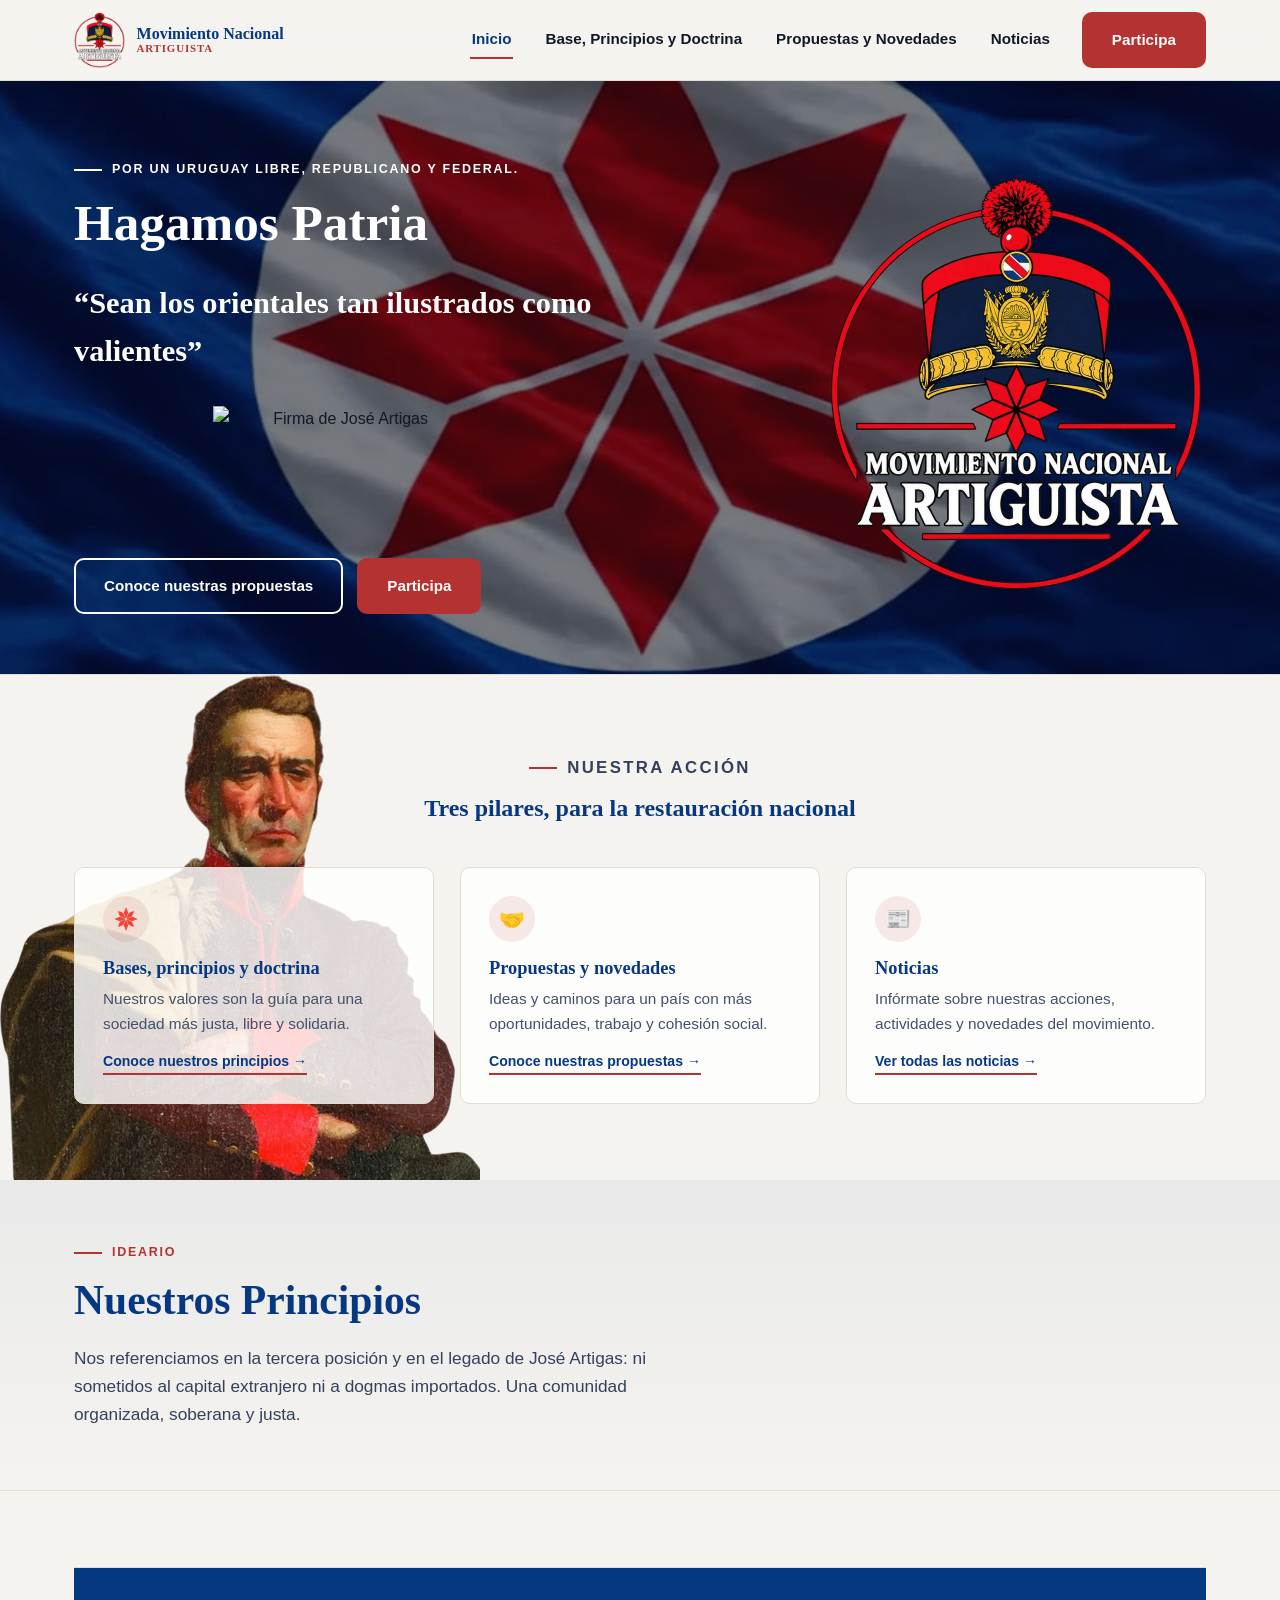
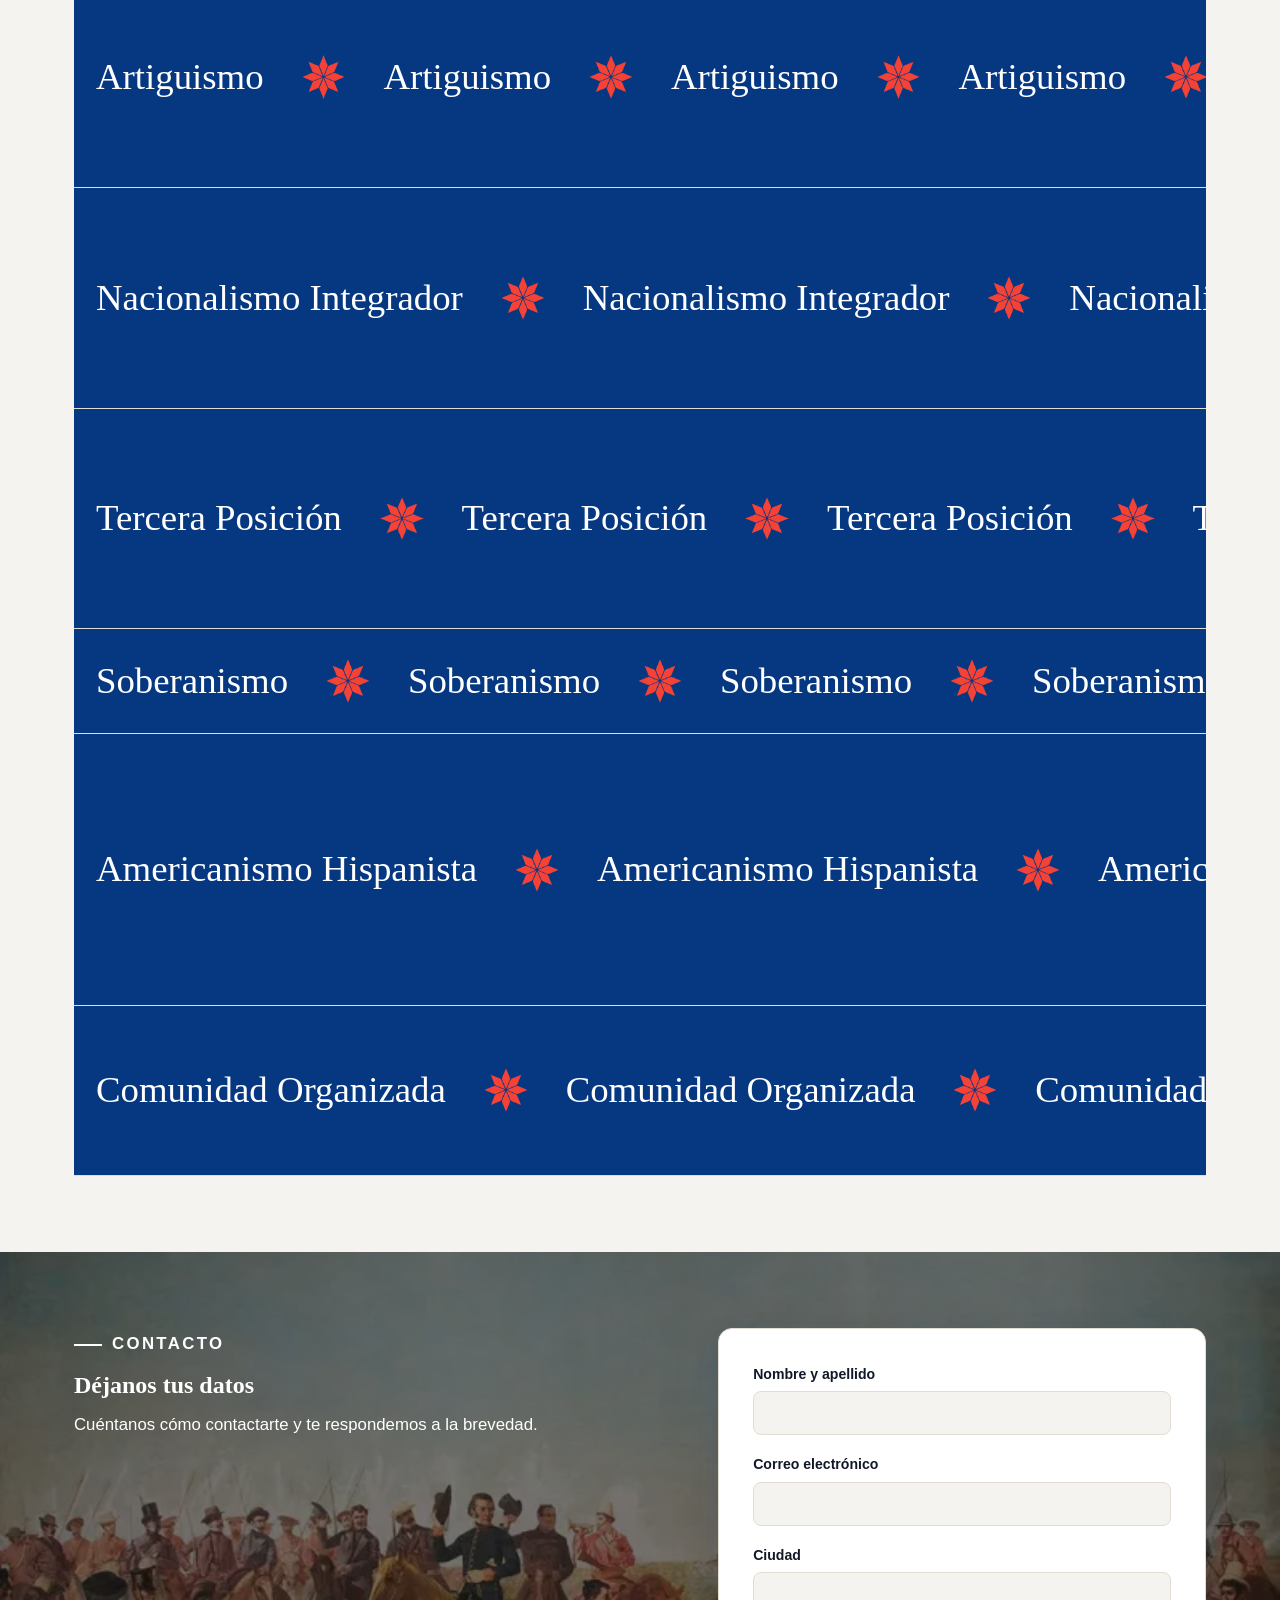
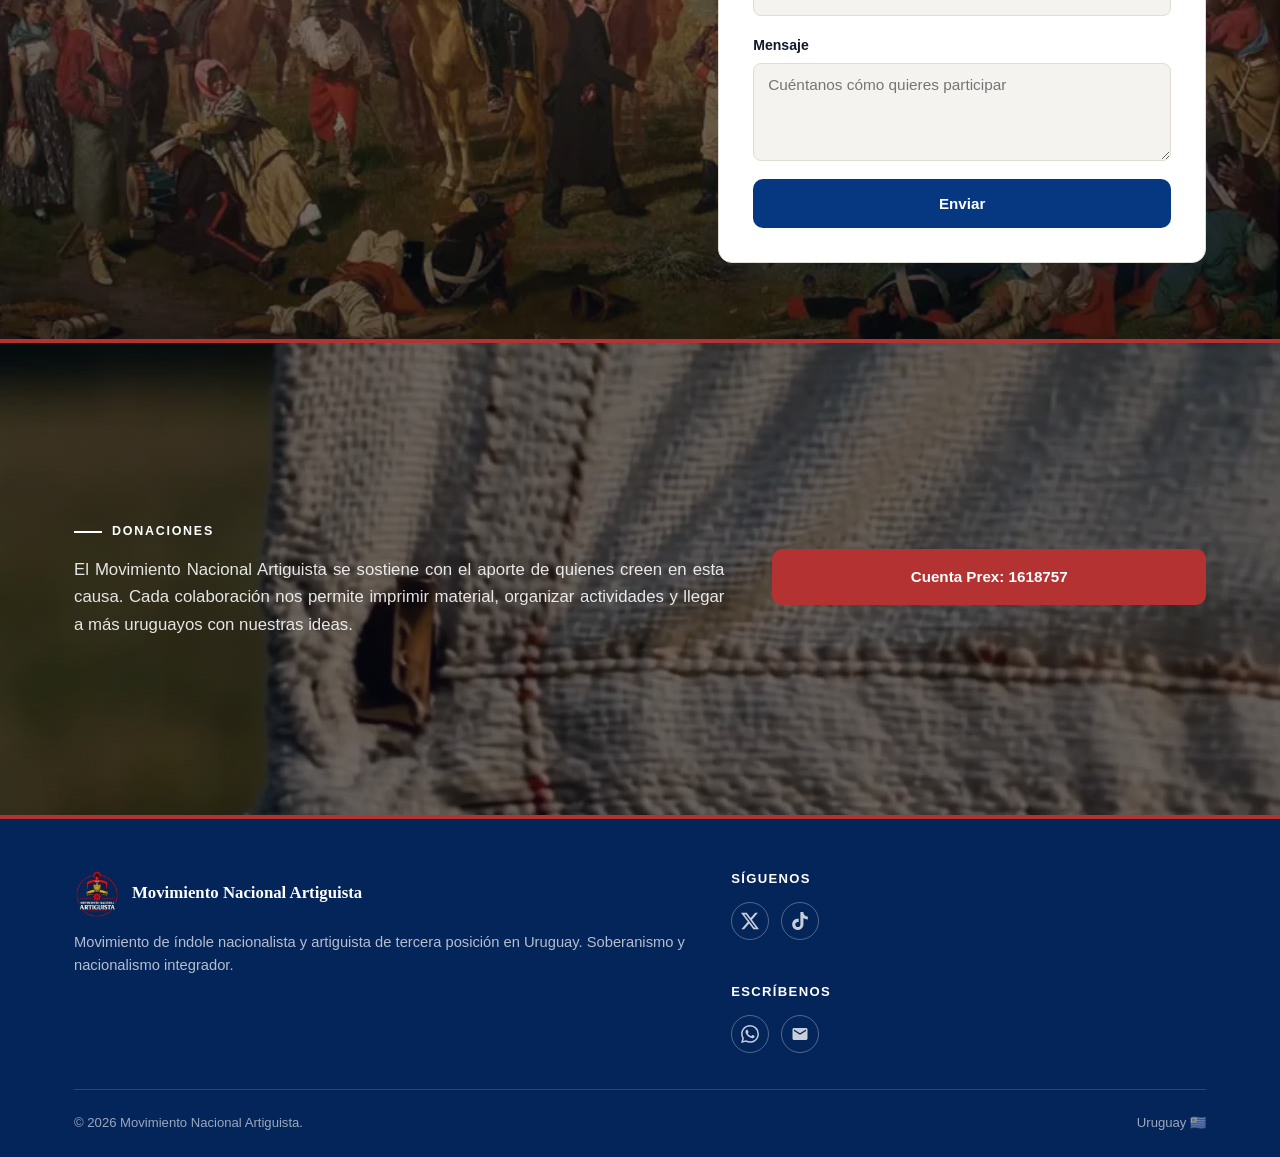
==== index.html @ a8f48ad8 "Pie de página: el botón de Instagram queda oculto hasta que el administrador cargue el enlace en el " ====
<!DOCTYPE html>
<html lang="es-UY">
<head>
<meta charset="UTF-8">
<meta http-equiv="Content-Security-Policy" content="default-src 'self'; base-uri 'self'; object-src 'none'; form-action 'self'; script-src 'self'; style-src 'self' 'unsafe-inline' https://fonts.googleapis.com; font-src 'self' https://fonts.gstatic.com; img-src 'self' data:; media-src 'self'; connect-src 'self' https://formsubmit.co; frame-src https://www.youtube-nocookie.com">
<meta name="referrer" content="strict-origin-when-cross-origin">
<meta name="viewport" content="width=device-width, initial-scale=1.0">
<title>Movimiento Nacional Artiguista de Uruguay — Hagamos patria</title>
<meta name="description" content="Movimiento Nacional Artiguista: nuestros principios, propuestas y actualidad. Nacionalismo de tercera posición en Uruguay, desde el legado de Artigas.">
<link rel="canonical" href="https://mnacionalartiguista.org/">
<meta name="theme-color" content="#063882">
<meta property="og:type" content="website">
<meta property="og:locale" content="es_UY">
<meta property="og:site_name" content="Movimiento Nacional Artiguista">
<meta property="og:title" content="Hagamos patria">
<meta property="og:description" content="Nuestros principios, propuestas y actualidad. Nacionalismo de tercera posición en Uruguay, desde el legado de Artigas.">
<meta property="og:url" content="https://mnacionalartiguista.org/">
<meta property="og:image" content="https://mnacionalartiguista.org/assets/img/og-imagen.jpg">
<meta property="og:image:width" content="1200">
<meta property="og:image:height" content="630">
<meta property="og:image:alt" content="Escudo del Movimiento Nacional Artiguista">
<meta name="twitter:card" content="summary_large_image">
<meta name="twitter:title" content="Movimiento Nacional Artiguista de Uruguay — Hagamos patria">
<meta name="twitter:description" content="Nuestros principios, propuestas y actualidad. Nacionalismo de tercera posición en Uruguay, desde el legado de Artigas.">
<meta name="twitter:image" content="https://mnacionalartiguista.org/assets/img/og-imagen.jpg">
<script type="application/ld+json">
{
  "@context": "https://schema.org",
  "@graph": [
    {
      "@type": "Organization",
      "@id": "https://mnacionalartiguista.org/#organizacion",
      "name": "Movimiento Nacional Artiguista",
      "alternateName": "MNA",
      "url": "https://mnacionalartiguista.org/",
      "logo": "https://mnacionalartiguista.org/assets/img/logo-sf.png",
      "image": "https://mnacionalartiguista.org/assets/img/og-imagen.jpg",
      "description": "Movimiento de índole nacionalista y artiguista de tercera posición en Uruguay. Soberanismo y nacionalismo integrador.",
      "areaServed": { "@type": "Country", "name": "Uruguay" },
      "sameAs": ["https://www.instagram.com/movimiento_nacionalartiguista/", "https://x.com/mna_uy1811", "https://www.tiktok.com/@movimiento.nacion93"],
      "contactPoint": {
        "@type": "ContactPoint",
        "contactType": "contacto",
        "email": "mna1811.uy@gmail.com",
        "telephone": "+598 99 781 220",
        "areaServed": "UY",
        "availableLanguage": "es"
      }
    },
    {
      "@type": "WebSite",
      "@id": "https://mnacionalartiguista.org/#sitio",
      "url": "https://mnacionalartiguista.org/",
      "name": "Movimiento Nacional Artiguista",
      "inLanguage": "es-UY",
      "publisher": { "@id": "https://mnacionalartiguista.org/#organizacion" }
    }
  ]
}
</script>
<link rel="icon" href="favicon.ico" sizes="16x16 32x32 48x48">
<link rel="icon" type="image/png" href="assets/img/favicon-192.png" sizes="192x192">
<link rel="apple-touch-icon" href="assets/img/apple-touch-icon.png">
<link rel="preconnect" href="https://fonts.googleapis.com">
<link rel="preconnect" href="https://fonts.gstatic.com" crossorigin>
<link href="https://fonts.googleapis.com/css2?family=Libre+Baskerville:wght@400;700&family=Inter:wght@400;500;600;700&family=Dancing+Script:wght@600;700&display=swap" rel="stylesheet">
<link rel="stylesheet" href="assets/css/styles.css">
</head>
<body>

<header class="encabezado">
  <div class="contenedor encabezado__barra">
    <a href="index.html" class="marca">
      <img src="assets/img/logo-sf-chico.webp" alt="Escudo del Movimiento Nacional Artiguista" width="260" height="288">
      <span class="marca__texto">
        <strong>Movimiento Nacional</strong>
        <span>ARTIGUISTA</span>
      </span>
    </a>
    <nav class="nav-principal" aria-label="Navegación principal">
      <a href="index.html" aria-current="page">Inicio</a>
      <a href="principios.html">Base, Principios y Doctrina</a>
      <a href="propuestas.html">Propuestas y Novedades</a>
      <a href="noticias.html">Noticias</a>
      <a href="participa.html" class="boton boton-rojo">Participa</a>
    </nav>
    <button class="menu-toggle" aria-label="Abrir menú" aria-expanded="false"><span></span></button>
  </div>
</header>

<main>
  <section class="hero hero--video">
    <video class="seccion__video-fondo" autoplay muted loop playsinline preload="metadata" poster="assets/video/bandera-mna-filtro-poster.jpg">
      <source src="assets/video/bandera-mna-filtro.mp4" type="video/mp4">
    </video>
    <div class="seccion__video-capa"></div>
    <div class="contenedor hero__grid">
      <div>
        <p class="eyebrow" data-contenido="inicio.hero.eyebrow" data-tipo="texto">Por un Uruguay libre, republicano y federal.</p>
        <h1 data-contenido="inicio.hero.titulo" data-tipo="texto">Hagamos patria</h1>
        <div class="hero__cita">
          <p class="hero__lead" data-contenido="inicio.hero.cita" data-tipo="texto">&ldquo;Sean los orientales tan ilustrados como valientes&rdquo;</p>
          <img src="assets/img/firma-artigas.png" alt="Firma de José Artigas" class="hero__firma" width="1452" height="532">
        </div>
        <div class="hero__acciones">
          <a href="propuestas.html" class="boton boton-secundario">Conoce nuestras propuestas</a>
          <a href="participa.html" class="boton boton-rojo">Participa</a>
        </div>
      </div>
      <div class="hero__logo">
        <img src="assets/img/logo-sf.webp" alt="Escudo del Movimiento Nacional Artiguista" width="760" height="842">
      </div>
    </div>
  </section>

  <section class="seccion seccion--accion" id="nuestra-accion">
    <img src="assets/img/artigas-retrato.webp" width="720" height="758" alt="José Artigas" class="accion__figura accion__figura--escritorio" data-contenido="inicio.accion.imagen" data-tipo="imagen">
    <img src="assets/img/artigas-cuerpo.webp" width="760" height="1220" alt="" class="accion__figura accion__figura--movil" loading="lazy">
    <div class="contenedor">
      <div class="seccion__cabecera">
        <p class="eyebrow" data-contenido="inicio.accion.eyebrow" data-tipo="texto">Nuestra acción</p>
        <h2 data-contenido="inicio.accion.titulo" data-tipo="texto">Tres pilares, para la resurrección nacional.</h2>
      </div>
      <div class="grilla-3">
        <article class="tarjeta">
          <div class="tarjeta__icono"><img src="assets/img/estrella-roja.png" alt="" width="26" height="26"></div>
          <h3 data-contenido="inicio.accion.tarjeta1.titulo" data-tipo="texto">Bases, principios y doctrina</h3>
          <p data-contenido="inicio.accion.tarjeta1.texto" data-tipo="texto">Nuestros valores son la guía para una sociedad más justa, libre y solidaria.</p>
          <a href="principios.html" class="tarjeta__enlace">Conoce nuestros principios →</a>
        </article>
        <article class="tarjeta">
          <div class="tarjeta__icono">🤝</div>
          <h3 data-contenido="inicio.accion.tarjeta2.titulo" data-tipo="texto">Propuestas y novedades</h3>
          <p data-contenido="inicio.accion.tarjeta2.texto" data-tipo="texto">Ideas y caminos para un país con más oportunidades, trabajo y cohesión social.</p>
          <a href="propuestas.html" class="tarjeta__enlace">Conoce nuestras propuestas →</a>
        </article>
        <article class="tarjeta">
          <div class="tarjeta__icono">📰</div>
          <h3 data-contenido="inicio.accion.tarjeta3.titulo" data-tipo="texto">Noticias</h3>
          <p data-contenido="inicio.accion.tarjeta3.texto" data-tipo="texto">Infórmate sobre nuestras acciones, actividades y novedades del movimiento.</p>
          <a href="noticias.html" class="tarjeta__enlace">Ver todas las noticias →</a>
        </article>
      </div>
    </div>
  </section>

  <section class="pagina-hero" id="principios">
    <div class="contenedor">
      <p class="eyebrow" data-contenido="principios.hero.eyebrow" data-tipo="texto">Ideario</p>
      <h2 data-contenido="principios.hero.titulo" data-tipo="texto">Nuestros Principios</h2>
      <p class="pagina-hero__lead" data-contenido="principios.hero.texto" data-tipo="texto">Nos referenciamos en la tercera posición y en el legado de José Artigas: ni sometidos al capital extranjero ni a dogmas importados. Una comunidad organizada, soberana y justa.</p>
    </div>
  </section>

  <section class="seccion">
    <div class="contenedor">
      <div class="flowing-menu">
        <article class="fm-item">
          <div class="fm-item__cuerpo">
            <span class="fm-item__icono" aria-hidden="true"><img src="assets/img/estrella-roja.png" alt="" width="22" height="22"></span>
            <div>
              <h3 data-contenido="principios.tarjeta1.titulo" data-tipo="texto">Artiguismo</h3>
              <p data-contenido="principios.tarjeta1.texto" data-tipo="texto"></p>
            </div>
          </div>
        </article>
        <article class="fm-item">
          <div class="fm-item__cuerpo">
            <span class="fm-item__icono" aria-hidden="true"><img src="assets/img/estrella-roja.png" alt="" width="22" height="22"></span>
            <div>
              <h3 data-contenido="principios.tarjeta2.titulo" data-tipo="texto">Nacionalismo Integrador</h3>
              <p data-contenido="principios.tarjeta2.texto" data-tipo="texto"></p>
            </div>
          </div>
        </article>
        <article class="fm-item">
          <div class="fm-item__cuerpo">
            <span class="fm-item__icono" aria-hidden="true"><img src="assets/img/estrella-roja.png" alt="" width="22" height="22"></span>
            <div>
              <h3 data-contenido="principios.tarjeta3.titulo" data-tipo="texto">Tercera Posición</h3>
              <p data-contenido="principios.tarjeta3.texto" data-tipo="texto"></p>
            </div>
          </div>
        </article>
        <article class="fm-item">
          <div class="fm-item__cuerpo">
            <span class="fm-item__icono" aria-hidden="true"><img src="assets/img/estrella-roja.png" alt="" width="22" height="22"></span>
            <div>
              <h3 data-contenido="principios.tarjeta4.titulo" data-tipo="texto">Soberanismo</h3>
              <p data-contenido="principios.tarjeta4.texto" data-tipo="texto"></p>
            </div>
          </div>
        </article>
        <article class="fm-item">
          <div class="fm-item__cuerpo">
            <span class="fm-item__icono" aria-hidden="true"><img src="assets/img/estrella-roja.png" alt="" width="22" height="22"></span>
            <div>
              <h3 data-contenido="principios.tarjeta5.titulo" data-tipo="texto">Americanismo Hispanista</h3>
              <p data-contenido="principios.tarjeta5.texto" data-tipo="texto"></p>
            </div>
          </div>
        </article>
        <article class="fm-item">
          <div class="fm-item__cuerpo">
            <span class="fm-item__icono" aria-hidden="true"><img src="assets/img/estrella-roja.png" alt="" width="22" height="22"></span>
            <div>
              <h3 data-contenido="principios.tarjeta6.titulo" data-tipo="texto">Comunidad Organizada</h3>
              <p data-contenido="principios.tarjeta6.texto" data-tipo="texto"></p>
            </div>
          </div>
        </article>
      </div>
    </div>
  </section>

  <section class="seccion seccion--video">
    <img class="seccion__video-fondo" src="assets/img/batalla-las-piedras.webp" alt="" width="797" height="490" loading="lazy">
    <div class="seccion__video-capa"></div>
    <div class="contenedor">
      <div class="seccion-dividida seccion-dividida--participa">
        <div class="seccion__cabecera">
          <p class="eyebrow" data-contenido="inicio.contacto.eyebrow" data-tipo="texto">Contacto</p>
          <h2 data-contenido="inicio.contacto.titulo" data-tipo="texto">Déjanos tus datos</h2>
          <p data-contenido="inicio.contacto.texto" data-tipo="texto">Cuéntanos cómo contactarte y te respondemos a la brevedad.</p>
        </div>
        <form class="formulario" id="form-contacto-inicio">
          <div class="campo">
            <label for="inicio-nombre">Nombre y apellido</label>
            <input type="text" id="inicio-nombre" required>
          </div>
          <div class="campo">
            <label for="inicio-email">Correo electrónico</label>
            <input type="email" id="inicio-email" required>
          </div>
          <div class="campo">
            <label for="inicio-ciudad">Ciudad</label>
            <input type="text" id="inicio-ciudad">
          </div>
          <div class="campo">
            <label for="inicio-mensaje">Mensaje</label>
            <textarea id="inicio-mensaje" rows="4" placeholder="Cuéntanos cómo quieres participar"></textarea>
          </div>
          <input type="text" name="_honey" tabindex="-1" autocomplete="off" aria-hidden="true" style="position:absolute;left:-9999px;width:1px;height:1px;opacity:0;">
          <button type="submit" class="boton boton-primario" style="width:100%;">Enviar</button>
          <div class="mensaje-envio" id="inicio-mensaje-envio" role="status">¡Gracias! Recibimos tu mensaje y te vamos a contactar a la brevedad.</div>
        </form>
      </div>
    </div>
  </section>

  <section class="franja-lema">
    <video class="seccion__video-fondo" autoplay muted loop playsinline preload="none" poster="assets/video/bandera-ondea-poster.jpg">
      <source data-src="assets/video/bandera-ondea.mp4" type="video/mp4">
    </video>
    <div class="seccion__video-capa"></div>
    <div class="contenedor franja-lema__grid">
      <div class="franja-lema__col">
        <p class="eyebrow" data-contenido="inicio.donaciones.eyebrow" data-tipo="texto">Donaciones</p>
        <p class="franja-lema__texto" data-contenido="inicio.donaciones.texto" data-tipo="texto">El Movimiento Nacional Artiguista se sostiene con el aporte de quienes creen en esta causa. Cada colaboración nos permite imprimir material, organizar actividades y llegar a más uruguayos con nuestras ideas.</p>
      </div>
      <div class="franja-lema__botones">
        <a href="#" class="boton boton-rojo" data-copiar="1618757" title="Copiar número de cuenta">Cuenta Prex: 1618757</a>
      </div>
    </div>
  </section>

</main>

<footer class="pie">
  <div class="contenedor">
    <div class="pie__grid">
      <div>
        <div class="pie__marca">
          <img src="assets/img/logo-sf-chico.webp" alt="Escudo del Movimiento Nacional Artiguista" width="260" height="288">
          <strong>Movimiento Nacional Artiguista</strong>
        </div>
        <p data-contenido="pie.bio" data-tipo="texto">Movimiento de índole nacionalista y artiguista de tercera posición en Uruguay. Soberanismo y nacionalismo integrador.</p>
      </div>
      <div>
        <h2>Síguenos</h2>
        <div class="pie__redes">
          <a href="#" target="_blank" rel="noopener" aria-label="Instagram" data-red="instagram" hidden><svg class="pie__icono" viewBox="0 0 24 24" aria-hidden="true"><path fill="currentColor" d="M7.0301.084c-1.2768.0602-2.1487.264-2.911.5634-.7888.3075-1.4575.72-2.1228 1.3877-.6652.6677-1.075 1.3368-1.3802 2.127-.2954.7638-.4956 1.6365-.552 2.914-.0564 1.2775-.0689 1.6882-.0626 4.947.0062 3.2586.0206 3.6671.0825 4.9473.061 1.2765.264 2.1482.5635 2.9107.308.7889.72 1.4573 1.388 2.1228.6679.6655 1.3365 1.0743 2.1285 1.38.7632.295 1.6361.4961 2.9134.552 1.2773.056 1.6884.069 4.9462.0627 3.2578-.0062 3.668-.0207 4.9478-.0814 1.28-.0607 2.147-.2652 2.9098-.5633.7889-.3086 1.4578-.72 2.1228-1.3881.665-.6682 1.0745-1.3378 1.3795-2.1284.2957-.7632.4966-1.636.552-2.9124.056-1.2809.0692-1.6898.063-4.948-.0063-3.2583-.021-3.6668-.0817-4.9465-.0607-1.2797-.264-2.1487-.5633-2.9117-.3084-.7889-.72-1.4568-1.3876-2.1228C21.2982 1.33 20.628.9208 19.8378.6165 19.074.321 18.2017.1197 16.9244.0645 15.6471.0093 15.236-.005 11.977.0014 8.718.0076 8.31.0215 7.0301.0839m.1402 21.6932c-1.17-.0509-1.8053-.2453-2.2287-.408-.5606-.216-.96-.4771-1.3819-.895-.422-.4178-.6811-.8186-.9-1.378-.1644-.4234-.3624-1.058-.4171-2.228-.0595-1.2645-.072-1.6442-.079-4.848-.007-3.2037.0053-3.583.0607-4.848.05-1.169.2456-1.805.408-2.2282.216-.5613.4762-.96.895-1.3816.4188-.4217.8184-.6814 1.3783-.9003.423-.1651 1.0575-.3614 2.227-.4171 1.2655-.06 1.6447-.072 4.848-.079 3.2033-.007 3.5835.005 4.8495.0608 1.169.0508 1.8053.2445 2.228.408.5608.216.96.4754 1.3816.895.4217.4194.6816.8176.9005 1.3787.1653.4217.3617 1.056.4169 2.2263.0602 1.2655.0739 1.645.0796 4.848.0058 3.203-.0055 3.5834-.061 4.848-.051 1.17-.245 1.8055-.408 2.2294-.216.5604-.4763.96-.8954 1.3814-.419.4215-.8181.6811-1.3783.9-.4224.1649-1.0577.3617-2.2262.4174-1.2656.0595-1.6448.072-4.8493.079-3.2045.007-3.5825-.006-4.848-.0608M16.953 5.5864A1.44 1.44 0 1 0 18.39 4.144a1.44 1.44 0 0 0-1.437 1.4424M5.8385 12.012c.0067 3.4032 2.7706 6.1557 6.173 6.1493 3.4026-.0065 6.157-2.7701 6.1506-6.1733-.0065-3.4032-2.771-6.1565-6.174-6.1498-3.403.0067-6.156 2.771-6.1496 6.1738M8 12.0077a4 4 0 1 1 4.008 3.9921A3.9996 3.9996 0 0 1 8 12.0077"/></svg></a>
          <a href="#" target="_blank" rel="noopener" aria-label="X" data-red="x" hidden><svg class="pie__icono" viewBox="0 0 24 24" aria-hidden="true"><path fill="currentColor" d="M18.901 1.153h3.68l-8.04 9.19L24 22.846h-7.406l-5.8-7.584-6.638 7.584H.474l8.6-9.83L0 1.154h7.594l5.243 6.932ZM17.61 20.644h2.039L6.486 3.24H4.298Z"/></svg></a>
          <a href="#" target="_blank" rel="noopener" aria-label="Facebook" data-red="facebook" hidden><svg class="pie__icono" viewBox="0 0 24 24" aria-hidden="true"><path fill="currentColor" d="M9.101 23.691v-7.98H6.627v-3.667h2.474v-1.58c0-4.085 1.848-5.978 5.858-5.978.401 0 .955.042 1.468.103a8.68 8.68 0 0 1 1.141.195v3.325a8.623 8.623 0 0 0-.653-.036 26.805 26.805 0 0 0-.733-.009c-.707 0-1.259.096-1.675.309a1.686 1.686 0 0 0-.679.622c-.258.42-.374.995-.374 1.752v1.297h3.919l-.386 2.103-.287 1.564h-3.246v8.245C19.396 23.238 24 18.179 24 12.044c0-6.627-5.373-12-12-12s-12 5.373-12 12c0 5.628 3.874 10.35 9.101 11.647Z"/></svg></a>
          <a href="#" target="_blank" rel="noopener" aria-label="TikTok" data-red="tiktok" hidden><svg class="pie__icono" viewBox="0 0 24 24" aria-hidden="true"><path fill="currentColor" d="M12.525.02c1.31-.02 2.61-.01 3.91-.02.08 1.53.63 3.09 1.75 4.17 1.12 1.11 2.7 1.62 4.24 1.79v4.03c-1.44-.05-2.89-.35-4.2-.97-.57-.26-1.1-.59-1.62-.93-.01 2.92.01 5.84-.02 8.75-.08 1.4-.54 2.79-1.35 3.94-1.31 1.92-3.58 3.17-5.91 3.21-1.43.08-2.86-.31-4.08-1.03-2.02-1.19-3.44-3.37-3.65-5.71-.02-.5-.03-1-.01-1.49.18-1.9 1.12-3.72 2.58-4.96 1.66-1.44 3.98-2.13 6.15-1.72.02 1.48-.04 2.96-.04 4.44-.99-.32-2.15-.23-3.02.37-.63.41-1.11 1.04-1.36 1.75-.21.51-.15 1.07-.14 1.61.24 1.64 1.82 3.02 3.5 2.87 1.12-.01 2.19-.66 2.77-1.61.19-.33.4-.67.41-1.06.1-1.79.06-3.57.07-5.36.01-4.03-.01-8.05.02-12.07Z"/></svg></a>
        </div>
        <h2 class="pie__subtitulo">Escríbenos</h2>
        <div class="pie__redes">
          <a href="https://wa.me/59899781220?text=Hola%2C%20quiero%20sumarme%20al%20Movimiento%20Nacional%20Artiguista." target="_blank" rel="noopener" aria-label="WhatsApp"><svg class="pie__icono" viewBox="0 0 24 24" aria-hidden="true"><path fill="currentColor" d="M17.472 14.382c-.297-.149-1.758-.867-2.03-.967-.273-.099-.471-.148-.67.15-.197.297-.767.966-.94 1.164-.173.199-.347.223-.644.075-.297-.15-1.255-.463-2.39-1.475-.883-.788-1.48-1.761-1.653-2.059-.173-.297-.018-.458.13-.606.134-.133.298-.347.446-.52.149-.174.198-.298.298-.497.099-.198.05-.371-.025-.52-.075-.149-.669-1.612-.916-2.207-.242-.579-.487-.5-.669-.51-.173-.008-.371-.01-.57-.01-.198 0-.52.074-.792.372-.272.297-1.04 1.016-1.04 2.479 0 1.462 1.065 2.875 1.213 3.074.149.198 2.096 3.2 5.077 4.487.709.306 1.262.489 1.694.625.712.227 1.36.195 1.871.118.571-.085 1.758-.719 2.006-1.413.248-.694.248-1.289.173-1.413-.074-.124-.272-.198-.57-.347m-5.421 7.403h-.004a9.87 9.87 0 01-5.031-1.378l-.361-.214-3.741.982.998-3.648-.235-.374a9.86 9.86 0 01-1.51-5.26c.001-5.45 4.436-9.884 9.888-9.884 2.64 0 5.122 1.03 6.988 2.898a9.825 9.825 0 012.893 6.994c-.003 5.45-4.437 9.884-9.885 9.884m8.413-18.297A11.815 11.815 0 0012.05 0C5.495 0 .16 5.335.157 11.892c0 2.096.547 4.142 1.588 5.945L.057 24l6.305-1.654a11.882 11.882 0 005.683 1.448h.005c6.554 0 11.89-5.335 11.893-11.893a11.821 11.821 0 00-3.48-8.413Z"/></svg></a>
          <a href="mailto:mna1811.uy@gmail.com" aria-label="Correo"><svg class="pie__icono" viewBox="0 0 24 24" aria-hidden="true"><path fill="currentColor" d="M20 4H4c-1.1 0-1.99.9-1.99 2L2 18c0 1.1.9 2 2 2h16c1.1 0 2-.9 2-2V6c0-1.1-.9-2-2-2zm0 4l-8 5-8-5V6l8 5 8-5v2z"/></svg></a>
        </div>
      </div>
    </div>
    <div class="pie__inferior">
      <span>© 2026 Movimiento Nacional Artiguista.</span>
      <span>Uruguay 🇺🇾</span>
    </div>
  </div>
</footer>

<script src="assets/js/main.js"></script>
<script src="assets/js/redes.js"></script>
<script src="assets/js/flowing-menu.js"></script>
<script src="assets/js/escritura.js"></script>
<script src="assets/js/contenido.js"></script>
</body>
</html>
---- assets/css/styles.css ----
/* ==========================================================================
   Movimiento Nacional Artiguista — sistema de estilos
   Paleta e identidad tomadas de la propuesta de marca (idea.png):
   Azul #063882 · Rojo #B43232 · Fondo #F5F3EF · Texto #111827
   ========================================================================== */

:root {
  --azul: #063882;
  --azul-oscuro: #04255a;
  --rojo: #b43232;
  --crema: #f5f3ef;
  --tinta: #111827;
  --blanco: #ffffff;
  --borde: #e2ddd2;

  --fuente-titulo: "Libre Baskerville", "Georgia", serif;
  --fuente-texto: "Inter", "Manrope", -apple-system, BlinkMacSystemFont, sans-serif;

  --radio: 10px;
  --sombra: 0 12px 30px rgba(6, 56, 130, 0.12);
  --ancho-maximo: 1180px;
}

* { box-sizing: border-box; }

html { scroll-behavior: smooth; }

body {
  margin: 0;
  background: var(--crema);
  color: var(--tinta);
  font-family: var(--fuente-texto);
  line-height: 1.6;
  -webkit-font-smoothing: antialiased;
}

img { max-width: 100%; height: auto; display: block; }

a { color: inherit; text-decoration: none; }

h1, h2, h3, h4 {
  font-family: var(--fuente-titulo);
  line-height: 1.15;
  margin: 0 0 .5em;
  color: var(--azul);
  font-weight: 700;
}

p { margin: 0 0 1em; }

/* Texto solo para lectores de pantalla y buscadores (mantiene el orden de los títulos sin cambiar el diseño). */
.solo-lectores {
  position: absolute; width: 1px; height: 1px; overflow: hidden;
  clip: rect(0 0 0 0); white-space: nowrap; margin: -1px;
}

.contenedor {
  width: 100%;
  max-width: var(--ancho-maximo);
  margin: 0 auto;
  padding: 0 24px;
}

.eyebrow {
  display: inline-flex;
  align-items: center;
  gap: 10px;
  font-size: .78rem;
  font-weight: 700;
  letter-spacing: .14em;
  text-transform: uppercase;
  color: var(--rojo);
  margin-bottom: 14px;
}
.eyebrow::before {
  content: "";
  width: 28px;
  height: 2px;
  background: var(--rojo);
  display: inline-block;
}
.eyebrow:empty { display: none; }

/* ---------- Botones ---------- */
.boton {
  display: inline-flex;
  align-items: center;
  justify-content: center;
  gap: 8px;
  padding: 14px 28px;
  border-radius: var(--radio);
  font-family: var(--fuente-texto);
  font-weight: 700;
  font-size: .95rem;
  border: 2px solid transparent;
  cursor: pointer;
  transition: transform .15s ease, background .15s ease, color .15s ease, border-color .15s ease;
}
.boton:hover { transform: translateY(-2px); }
.boton-primario { background: var(--azul); color: var(--blanco); }
.boton-primario:hover { background: var(--azul-oscuro); }
.boton-secundario { background: transparent; border-color: var(--azul); color: var(--azul); }
.boton-secundario:hover { background: var(--azul); color: var(--blanco); }
.boton-rojo { background: var(--rojo); color: var(--blanco); }
.boton-rojo:hover { background: #902828; }

/* ---------- Header ---------- */
.encabezado {
  position: sticky;
  top: 0;
  z-index: 100;
  background: rgba(245, 243, 239, 0.92);
  backdrop-filter: saturate(160%) blur(8px);
  border-bottom: 1px solid var(--borde);
}
.encabezado__barra {
  display: flex;
  align-items: center;
  justify-content: space-between;
  padding: 12px 24px;
  gap: 16px;
}
.marca {
  display: flex;
  align-items: center;
  gap: 12px;
  font-family: var(--fuente-titulo);
}
.marca img { width: auto; height: 56px; object-fit: contain; }
.marca__texto { line-height: 1.05; }
.marca__texto strong { display: block; font-size: 1rem; color: var(--azul); }
.marca__texto span { display: block; font-size: .68rem; letter-spacing: .08em; color: var(--rojo); font-weight: 700; }

.nav-principal { display: flex; align-items: center; gap: 30px; }
.nav-principal a {
  font-weight: 600;
  font-size: .95rem;
  color: var(--tinta);
  padding: 6px 2px;
  border-bottom: 2px solid transparent;
  transition: color .15s ease, border-color .15s ease;
}
.nav-principal a:hover,
.nav-principal a[aria-current="page"] {
  color: var(--azul);
  border-color: var(--rojo);
}
.nav-principal a.boton-rojo,
.nav-principal a.boton-rojo:hover,
.nav-principal a.boton-rojo[aria-current="page"] {
  color: var(--blanco);
  font-weight: 700;
  padding: 14px 28px;
  border-radius: var(--radio);
  border-color: transparent;
}

.menu-toggle {
  display: none;
  background: none;
  border: 2px solid var(--azul);
  border-radius: 8px;
  width: 42px;
  height: 38px;
  cursor: pointer;
  align-items: center;
  justify-content: center;
}
.menu-toggle span,
.menu-toggle span::before,
.menu-toggle span::after {
  content: "";
  display: block;
  width: 20px;
  height: 2px;
  background: var(--azul);
  position: relative;
}
.menu-toggle span::before { position: absolute; top: -6px; }
.menu-toggle span::after { position: absolute; top: 6px; }

/* ---------- Hero ---------- */
.hero {
  position: relative;
  z-index: 0;
  overflow: hidden;
  background:
    radial-gradient(1100px 500px at 85% -10%, rgba(180,50,50,.10), transparent 60%),
    var(--crema);
  border-bottom: 1px solid var(--borde);
}
.hero__grid {
  display: grid;
  grid-template-columns: 1.05fr .95fr;
  gap: 40px;
  align-items: center;
  padding: 72px 24px 60px;
}
.hero h1 { font-size: clamp(2.1rem, 4vw, 3.2rem); }
.hero__lead { font-size: 1.12rem; max-width: 46ch; color: #33415c; }
.hero__acciones { display: flex; gap: 14px; margin-top: 28px; flex-wrap: wrap; }

.hero__grafico {
  position: relative;
  aspect-ratio: 4 / 3;
  border-radius: 18px;
  background: linear-gradient(135deg, var(--azul) 0%, var(--azul) 52%, var(--crema) 52%, var(--crema) 100%);
  box-shadow: var(--sombra);
  display: flex;
  align-items: center;
  justify-content: center;
  overflow: hidden;
}
.hero__grafico img { width: 62%; filter: drop-shadow(0 10px 20px rgba(0,0,0,.25)); }
.hero__grafico::after {
  content: "";
  position: absolute; inset: 0;
  background: repeating-linear-gradient(45deg, rgba(255,255,255,.05) 0 2px, transparent 2px 6px);
  pointer-events: none;
}

/* ---------- Franja lema ---------- */
.franja-lema {
  background: var(--azul);
  color: var(--blanco);
  padding: 176px 24px;
  position: relative;
  z-index: 0;
  overflow: hidden;
}
.franja-lema::before {
  content: "";
  position: absolute; top: 0; left: 0; right: 0; height: 4px;
  background: var(--rojo);
}
.franja-lema__grid {
  display: grid;
  grid-template-columns: 1.5fr 1fr;
  gap: 48px;
  align-items: center;
}
.franja-lema .eyebrow { color: var(--blanco); }
.franja-lema .eyebrow::before { background: var(--blanco); }
.franja-lema__texto {
  font-family: var(--fuente-texto);
  font-size: 1.05rem;
  line-height: 1.65;
  letter-spacing: normal;
  text-align: justify;
  margin: 0;
  color: rgba(255,255,255,.88);
}
.franja-lema__botones { display: flex; flex-direction: column; gap: 14px; }
.franja-lema__botones .boton { width: 100%; }

/* ---------- Secciones genéricas ---------- */
.seccion { padding: 76px 24px; }
.seccion--alterna { background: var(--blanco); border-top: 1px solid var(--borde); border-bottom: 1px solid var(--borde); }

.seccion--video { position: relative; z-index: 0; overflow: hidden; }
.seccion__video-fondo {
  position: absolute; inset: 0; width: 100%; height: 100%;
  object-fit: cover; z-index: -2;
}
.seccion__video-capa { position: absolute; inset: 0; background: rgba(6,10,20,.55); z-index: -1; }
.seccion--video .seccion__cabecera p.eyebrow { color: #fff; }
.seccion--video .seccion__cabecera p.eyebrow::before { background: #fff; }
.seccion--video .seccion__cabecera h2,
.seccion--video .seccion__cabecera p { color: #fff; }
/* La estrella está al 49% del alto del video; con object-position 49% queda siempre al 49% de la caja,
   y la caja (150% del hero) se sube un 30% para dejarla casi al centro, un poco hacia arriba. */
.hero--video .seccion__video-fondo { inset: -30% 0 auto 0; height: 150%; object-position: 50% 49%; }
.hero__cita { display: inline-block; text-align: center; max-width: 100%; }
.hero__cita .hero__lead {
  text-align: left;
  font-family: 'Dancing Script', cursive;
  font-weight: 700;
  font-size: 1.9rem;
  max-width: none;
}
.hero__firma { display: block; width: min(70%, 260px); height: auto; margin: 10px auto 28px; transform: translateX(-18px); }
/* Escritura a mano de la frase (assets/js/escritura.js): mientras está pendiente, frase y firma
   quedan ocultas; cada palabra se destapa con un barrido de izquierda a derecha. */
.escritura-pendiente .hero__lead { visibility: hidden; }
.escritura-pendiente .hero__firma { clip-path: inset(0 100% 0 0); }
.esc-palabra { display: inline-block; clip-path: inset(-25% 100% -25% -10%); }
.hero__logo { display: flex; align-items: center; justify-content: flex-end; }
.hero__logo img { width: min(100%, 380px); }
.hero--video .eyebrow { color: #fff; }
.hero--video .eyebrow::before { background: #fff; }
.hero--video h1,
.hero--video .hero__lead { color: #fff; }
.hero--video .boton-secundario { border-color: #fff; color: #fff; }
.hero--video .boton-secundario:hover { background: #fff; color: var(--azul); }
.seccion__cabecera { max-width: 720px; margin-bottom: 44px; }
.seccion--accion .seccion__cabecera { margin-left: auto; margin-right: auto; text-align: center; }
.seccion--accion .eyebrow { justify-content: center; }
.seccion__cabecera p { color: #33415c; font-size: 1.05rem; }

/* ---------- Figura de Artigas en "Nuestra acción" (de fondo) ---------- */
.seccion--accion { position: relative; z-index: 0; overflow: hidden; }
.accion__figura {
  position: absolute;
  left: 0;
  top: 0;
  height: 100%;
  width: auto;
  z-index: -1;
  object-fit: contain;
  object-position: top left;
  transform: translateX(-140%);
  transition: transform 1.1s cubic-bezier(.22,.75,.25,1);
}
.seccion--accion.en-vista .accion__figura { transform: translateX(0); }
/* En el móvil la sección es larga (tarjetas apiladas): se usa Artigas de cuerpo entero
   a todo el alto, para que la figura acompañe desde el título hasta la tarjeta de Noticias. */
.accion__figura--movil { display: none; }
@media (max-width: 720px) {
  .accion__figura--escritorio { display: none; }
  .accion__figura--movil {
    display: block;
    width: 100%;
    max-width: none;
    object-fit: cover;
    object-position: 50% 0;
    opacity: .4;
  }
}
/* "Reducir movimiento": la figura no se desliza, aparece con un fundido suave. */
@media (prefers-reduced-motion: reduce) {
  .accion__figura { transform: none; opacity: 0; transition: opacity .8s ease; }
  .seccion--accion.en-vista .accion__figura--escritorio { opacity: 1; }
  .seccion--accion.en-vista .accion__figura--movil { opacity: .4; }
}

/* Pantallas táctiles: sin "levantar" al pasar (el hover queda pegado); al tocar, se hunden un poco. */
@media (hover: none) {
  .tarjeta:hover { transform: none; box-shadow: none; }
  .boton:hover { transform: none; }
  .boton:active, .tarjeta:active, .tarjeta__enlace:active { transform: scale(.97); }
}

.pagina-hero {
  padding: 56px 24px 44px;
  border-bottom: 1px solid var(--borde);
  background: linear-gradient(180deg, rgba(6,56,130,.05), transparent);
}
.pagina-hero h1, .pagina-hero h2 { font-size: clamp(1.9rem, 3.4vw, 2.6rem); }
.pagina-hero__lead { max-width: 62ch; color: #33415c; font-size: 1.08rem; }
.pagina-hero .boton { margin-top: 22px; }
/* Titulares de Principios y Propuestas con el video del inicio de fondo y texto blanco. */
.pagina-hero--video { position: relative; z-index: 0; overflow: hidden; background: var(--azul); }
.pagina-hero--video .seccion__video-capa { background: rgba(6,10,20,.62); }
.pagina-hero--video .eyebrow { color: #fff; }
.pagina-hero--video .eyebrow::before { background: #fff; }
.pagina-hero--video h1 { color: #fff; text-shadow: 0 2px 14px rgba(0,0,0,.45); }
.pagina-hero--video .pagina-hero__lead { color: #fff; text-shadow: 0 1px 10px rgba(0,0,0,.5); }

/* ---------- Tarjetas / grillas ---------- */
.grilla-3 { display: grid; grid-template-columns: repeat(3, 1fr); gap: 26px; }
.grilla-2 { display: grid; grid-template-columns: repeat(2, 1fr); gap: 26px; }

.seccion-dividida {
  display: grid;
  grid-template-columns: 1fr 1fr;
  gap: 48px;
  align-items: center;
}
.seccion-dividida--participa { grid-template-columns: 1.1fr .9fr; align-items: flex-start; }
.seccion-dividida > *,
.grilla-3 > *,
.grilla-2 > *,
.admin-mensajes-grid > * { min-width: 0; }

.tarjeta {
  background: rgba(255, 255, 255, .82);
  border: 1px solid var(--borde);
  border-radius: var(--radio);
  padding: 28px;
  transition: transform .15s ease, box-shadow .15s ease;
}
.tarjeta:hover { transform: translateY(-4px); box-shadow: var(--sombra); }
.tarjeta__icono {
  width: 46px; height: 46px;
  display: flex; align-items: center; justify-content: center;
  border-radius: 50%;
  background: rgba(180,50,50,.10);
  color: var(--rojo);
  margin-bottom: 16px;
  font-size: 1.3rem;
}
.tarjeta__icono img { width: 26px; height: 26px; }
.tarjeta h3 { font-size: 1.15rem; margin-bottom: 8px; }
.tarjeta p { color: #445069; font-size: .96rem; margin-bottom: 0; }
.tarjeta__enlace {
  display: inline-block;
  margin-top: 14px;
  font-weight: 700;
  font-size: .88rem;
  color: var(--azul);
  border-bottom: 2px solid var(--rojo);
}

.tarjeta--principio { border-top: 4px solid var(--rojo); }
.tarjeta--noticia { display: flex; flex-direction: column; gap: 10px; }
/* Tarjeta resumida de una publicación (Novedades y carrusel de Noticias): el texto se recorta y el
   botón "Leer más" queda al pie, que lleva a articulo.html. Nunca pasa de 372 px de alto. */
.tarjeta--resumen { min-height: 260px; max-height: 372px; overflow: hidden; }
.tarjeta--resumen h3,
.tarjeta--resumen p {
  display: -webkit-box;
  -webkit-box-orient: vertical;
  overflow: hidden;
}
.tarjeta--resumen h3 { -webkit-line-clamp: 3; line-clamp: 3; margin-bottom: 0; }
.tarjeta--resumen p { -webkit-line-clamp: 5; line-clamp: 5; }
.tarjeta--con-imagen p { -webkit-line-clamp: 3; line-clamp: 3; }
.tarjeta__imagen {
  width: 100%; border-radius: 10px; object-fit: cover;
  flex: 0 1 110px; min-height: 40px; max-height: 110px;
}
.tarjeta__leer { margin-top: auto; align-self: flex-start; }
/* Toda la tarjeta es un enlace: el del título se estira sobre ella; el botón queda por encima. */
.tarjeta--resumen { position: relative; cursor: pointer; }
.tarjeta__enlace-total { color: inherit; text-decoration: none; }
.tarjeta__enlace-total::after { content: ""; position: absolute; inset: 0; border-radius: inherit; }
.tarjeta__enlace-total:focus-visible { outline: none; }
.tarjeta__enlace-total:focus-visible::after { outline: 3px solid var(--azul); outline-offset: 2px; }
.tarjeta__leer { position: relative; z-index: 1; }

/* Carrusel de "Últimas publicaciones": hasta 3 tarjetas en paralelo (2 en tablet, 1 en celular). */
.carrusel-paralelo { position: relative; margin-top: 10px; }
.carrusel-paralelo__pista {
  display: flex; gap: 24px;
  overflow-x: auto; scroll-snap-type: x mandatory; scrollbar-width: none;
  padding: 8px 4px 16px;
}
.carrusel-paralelo__pista::-webkit-scrollbar { display: none; }
.carrusel-paralelo__item { flex: 0 0 calc((100% - 48px) / 3); scroll-snap-align: start; display: flex; }
.carrusel-paralelo__item:first-child { margin-left: auto; }
.carrusel-paralelo__item:last-child { margin-right: auto; }
.carrusel-paralelo__item .tarjeta { width: 100%; }
.carrusel-paralelo__item .tarjeta--resumen { height: 372px; }
.carrusel-paralelo__flecha {
  position: absolute; top: 50%; transform: translateY(-50%);
  width: 44px; height: 44px; border-radius: 50%;
  border: 1px solid var(--borde); background: var(--blanco); color: var(--azul);
  font-size: 1.3rem; display: flex; align-items: center; justify-content: center;
  cursor: pointer; z-index: 2; box-shadow: var(--sombra);
}
.carrusel-paralelo__flecha[hidden] { display: none; }
.carrusel-paralelo__flecha:hover { background: var(--azul); color: var(--blanco); border-color: var(--azul); }
.carrusel-paralelo__flecha--prev { left: -8px; }
.carrusel-paralelo__flecha--next { right: -8px; }
@media (max-width: 900px) {
  .carrusel-paralelo__item { flex-basis: calc((100% - 24px) / 2); }
}
@media (max-width: 600px) {
  .carrusel-paralelo__item { flex-basis: 100%; }
  .carrusel-paralelo__flecha { width: 36px; height: 36px; font-size: 1.1rem; }
}

/* ---------- Página de una publicación (articulo.html) ---------- */
.articulo { max-width: 760px; }
.articulo__fecha { margin: 8px 0 0; font-size: .85rem; letter-spacing: .08em; text-transform: uppercase; color: var(--rojo); font-weight: 700; }
.articulo p { font-size: 1.08rem; line-height: 1.75; color: #33415c; margin: 0 0 1.2em; }
.articulo__imagen { width: 100%; border-radius: 12px; margin-bottom: 1.6em; }
.articulo__descargas { display: flex; flex-wrap: wrap; gap: 12px; margin: 1.6em 0; }
.articulo__volver { display: inline-block; margin-top: 1.4em; }
.tarjeta--noticia .fecha {
  font-size: .78rem; text-transform: uppercase; letter-spacing: .08em;
  color: var(--rojo); font-weight: 700;
}

/* ---------- Propuestas: bloques con numeración ---------- */
.eje-propuesta {
  display: grid;
  grid-template-columns: 90px 1fr;
  gap: 22px;
  padding: 30px 0;
  border-bottom: 1px solid var(--borde);
}
.eje-propuesta:last-child { border-bottom: none; }
.eje-propuesta__numero {
  font-family: var(--fuente-titulo);
  font-size: 2.4rem;
  color: var(--rojo);
  opacity: .85;
}
.eje-propuesta ul { margin: 12px 0 0; padding-left: 20px; color: #33415c; }
.eje-propuesta li { margin-bottom: 6px; }

/* ---------- Tarjetas animadas de Propuestas (iniciativas y novedades) ----------
   Entrada: aparecen escalonadas (fundido + subida corta) y se "dibuja" una franja roja arriba.
   Hover (solo con mouse): se elevan, aparece sombra y el icono se vuelve rojo.
   Pulsar: se hunden un poco. La entrada usa animación (no transición) para no frenar el hover. */
:root { --ease-fuerte: cubic-bezier(.23, 1, .32, 1); }
.tarjeta--anima {
  position: relative;
  overflow: hidden;
  opacity: 0;
  transition: transform .2s var(--ease-fuerte), box-shadow .2s var(--ease-fuerte), border-color .2s ease;
}
.tarjeta--anima::before {
  content: "";
  position: absolute;
  top: 0; left: 0; right: 0;
  height: 4px;
  background: var(--rojo);
  transform: scaleX(0);
  transform-origin: left;
  transition: transform .7s var(--ease-fuerte);
}
.en-vista .tarjeta--anima {
  opacity: 1;
  animation: tarjeta-entra .55s var(--ease-fuerte) backwards;
}
.en-vista .tarjeta--anima::before { transform: scaleX(1); }
.en-vista .tarjeta--anima:nth-child(1) { animation-delay: 0ms; }
.en-vista .tarjeta--anima:nth-child(2) { animation-delay: 60ms; }
.en-vista .tarjeta--anima:nth-child(3) { animation-delay: 120ms; }
.en-vista .tarjeta--anima:nth-child(4) { animation-delay: 180ms; }
.en-vista .tarjeta--anima:nth-child(5) { animation-delay: 240ms; }
.en-vista .tarjeta--anima:nth-child(n+6) { animation-delay: 300ms; }
.en-vista .tarjeta--anima:nth-child(1)::before { transition-delay: 250ms; }
.en-vista .tarjeta--anima:nth-child(2)::before { transition-delay: 310ms; }
.en-vista .tarjeta--anima:nth-child(3)::before { transition-delay: 370ms; }
.en-vista .tarjeta--anima:nth-child(4)::before { transition-delay: 430ms; }
.en-vista .tarjeta--anima:nth-child(n+5)::before { transition-delay: 490ms; }
@keyframes tarjeta-entra {
  from { opacity: 0; transform: translateY(16px); }
}
@keyframes tarjeta-fundido {
  from { opacity: 0; }
}

.tarjeta--iniciativa .tarjeta__icono { transition: background .2s ease, color .2s ease; }
.tarjeta__icono span { display: block; transition: transform .2s var(--ease-fuerte); }

.tarjeta--anima:active { transform: scale(.98); }

@media (hover: hover) and (pointer: fine) {
  .tarjeta--anima:hover {
    transform: translateY(-6px);
    box-shadow: 0 18px 34px -14px rgba(6, 56, 130, .30);
    border-color: rgba(6, 56, 130, .22);
  }
  .tarjeta--iniciativa:hover .tarjeta__icono { background: var(--rojo); color: var(--blanco); }
  .tarjeta--iniciativa:hover .tarjeta__icono span { transform: translateX(4px); }
}
.tarjeta--iniciativa:active .tarjeta__icono { background: var(--rojo); color: var(--blanco); }

/* Tarjetas de iniciativas: cuadradas, de bordes redondeados, con el icono arriba y el título abajo. */
.tarjeta--iniciativa {
  aspect-ratio: 1 / 1;
  border-radius: 26px;
  padding: 32px;
  display: flex;
  flex-direction: column;
  justify-content: space-between;
}
.tarjeta--iniciativa .tarjeta__icono { width: 54px; height: 54px; margin-bottom: 0; font-size: 1.5rem; }
.tarjeta--iniciativa h3 { font-size: 1.4rem; line-height: 1.25; margin: 0; }
@media (max-width: 540px) {
  .tarjeta--iniciativa { aspect-ratio: 4 / 3; padding: 26px; }
}

/* Tarjeta de descarga del PDF de propuestas: mismo tamaño, en azul sólido para destacar como llamada a la acción. */
.tarjeta--descarga { background: var(--azul); border-color: transparent; color: var(--blanco); text-decoration: none; }
.tarjeta--descarga h3 { color: var(--blanco); }
.tarjeta--descarga .tarjeta__icono { background: rgba(255, 255, 255, .16); color: var(--blanco); }
.tarjeta__etiqueta {
  display: inline-block;
  margin-bottom: 8px;
  padding: 3px 10px;
  border-radius: 999px;
  background: rgba(255, 255, 255, .18);
  font-size: .72rem;
  font-weight: 700;
  letter-spacing: .1em;
}
@media (hover: hover) and (pointer: fine) {
  .tarjeta--descarga:hover .tarjeta__icono span { transform: translateY(4px); }
}
/* Si todavía no está cargado el PDF, la tarjeta avisa "Próximamente" en vez de llevar a un error. */
.tarjeta--pronto { cursor: default; }
.tarjeta--pronto .tarjeta__etiqueta { background: var(--rojo); }

/* Tarjeta con video de fondo (Federalización): el video queda dentro de la tarjeta, bajo una capa oscura. */
.tarjeta--con-video { isolation: isolate; border-color: transparent; }
.tarjeta--con-video .seccion__video-capa { background: rgba(4, 22, 52, .62); }
.tarjeta--con-video h3 { color: var(--blanco); }

/* "Reducir movimiento": solo un fundido suave, sin desplazamientos. */
@media (prefers-reduced-motion: reduce) {
  .en-vista .tarjeta--anima { animation-name: tarjeta-fundido; }
  .tarjeta--anima::before { transform: scaleX(1); transition: none; }
  .tarjeta--anima:hover, .tarjeta--anima:active { transform: none; }
  .tarjeta__icono span { transition: none; }
}

/* ---------- Formulario Participá ---------- */
.formulario {
  background: var(--blanco);
  border: 1px solid var(--borde);
  border-radius: 14px;
  padding: 34px;
  box-shadow: var(--sombra);
}
.campo { margin-bottom: 18px; display: flex; flex-direction: column; gap: 6px; }
.campo label { font-weight: 700; font-size: .88rem; }
.campo input,
.campo select,
.campo textarea {
  font-family: var(--fuente-texto);
  font-size: .96rem;
  padding: 12px 14px;
  border: 1px solid var(--borde);
  border-radius: 8px;
  background: var(--crema);
  color: var(--tinta);
}
.campo input:focus,
.campo select:focus,
.campo textarea:focus {
  outline: none;
  border-color: var(--azul);
  background: var(--blanco);
}
.campo-fila { display: grid; grid-template-columns: 1fr 1fr; gap: 16px; }
.mensaje-envio {
  display: none;
  margin-top: 16px;
  padding: 14px 16px;
  border-radius: 8px;
  background: rgba(6,56,130,.08);
  color: var(--azul);
  font-weight: 600;
  font-size: .92rem;
}
.mensaje-envio.visible { display: block; }

.vias-contacto { display: flex; flex-direction: column; gap: 22px; }
.via-contacto { display: flex; gap: 14px; align-items: flex-start; }
.via-contacto__icono {
  width: 42px; height: 42px; border-radius: 50%;
  background: var(--azul); color: var(--blanco);
  display: flex; align-items: center; justify-content: center;
  flex-shrink: 0; font-size: 1.05rem;
}
.via-contacto h4, .via-contacto h2 { margin: 0 0 4px; font-family: var(--fuente-texto); font-size: 1rem; color: var(--tinta); }
.via-contacto p { margin: 0; color: #445069; font-size: .92rem; }
.via-contacto a { color: var(--azul); font-weight: 700; }

/* ---------- Footer ---------- */
.pie {
  background: var(--azul-oscuro);
  color: rgba(255,255,255,.88);
  padding: 56px 24px 24px;
  position: relative;
}
.pie::before {
  content: "";
  position: absolute; top: 0; left: 0; right: 0; height: 4px;
  background: var(--rojo);
}
.pie__grid {
  display: grid;
  grid-template-columns: 1.3fr 1fr;
  gap: 40px;
  padding-bottom: 36px;
  border-bottom: 1px solid rgba(255,255,255,.15);
}
.pie__marca { display: flex; gap: 12px; align-items: center; margin-bottom: 14px; }
.pie__marca img { width: 46px; height: 46px; object-fit: contain; }
.pie__marca strong { display: block; font-family: var(--fuente-titulo); color: var(--blanco); font-size: 1.05rem; }
.pie p { color: rgba(255,255,255,.7); font-size: .92rem; }
.pie h4, .pie h2 { color: var(--blanco); font-family: var(--fuente-texto); font-size: .82rem; text-transform: uppercase; letter-spacing: .1em; margin-bottom: 16px; }
.pie ul { list-style: none; margin: 0; padding: 0; display: flex; flex-direction: column; gap: 10px; }
.pie a { color: rgba(255,255,255,.78); font-size: .95rem; }
.pie a:hover { color: var(--blanco); }
.pie__redes { display: flex; gap: 12px; margin-top: 8px; }
.pie__redes a {
  width: 38px; height: 38px; border-radius: 50%;
  border: 1px solid rgba(255,255,255,.3);
  display: flex; align-items: center; justify-content: center;
}
.pie__redes a[hidden] { display: none; }
.pie__redes a:hover { background: var(--rojo); border-color: var(--rojo); }
.pie__icono { width: 18px; height: 18px; display: block; }
.pie__subtitulo { margin-top: 44px; }
.pie__redes a { position: relative; }
.pie__redes a.copiado::after {
  content: "¡Copiado!";
  position: absolute;
  bottom: calc(100% + 8px);
  left: 50%;
  transform: translateX(-50%);
  background: var(--blanco);
  color: var(--azul);
  font-size: .75rem;
  font-weight: 700;
  padding: 4px 10px;
  border-radius: 6px;
  white-space: nowrap;
}
.pie__inferior {
  display: flex; justify-content: space-between; align-items: center;
  padding-top: 22px; font-size: .82rem; color: rgba(255,255,255,.6);
  flex-wrap: wrap; gap: 10px;
}
.pie__lema { font-family: var(--fuente-titulo); color: var(--blanco); text-align: center; margin: 0 0 22px; font-size: 1rem; }

/* ---------- Banner modo demo ---------- */
.banner-demo {
  background: #fff8e6;
  border: 1px solid #f0d585;
  color: #6b5310;
  padding: 12px 18px;
  border-radius: 8px;
  font-size: .88rem;
  display: flex;
  gap: 10px;
  align-items: flex-start;
  margin-bottom: 30px;
}
.banner-demo strong { color: #4d3c0a; }

/* ---------- Pestañas (tabs) ---------- */
.pestanas {
  display: flex;
  gap: 6px;
  border-bottom: 1px solid var(--borde);
  margin-bottom: 32px;
  flex-wrap: wrap;
}
.pestana {
  background: none;
  border: none;
  padding: 12px 18px;
  font-family: var(--fuente-texto);
  font-weight: 700;
  font-size: .92rem;
  color: #6b7690;
  cursor: pointer;
  border-bottom: 3px solid transparent;
  margin-bottom: -1px;
}
.pestana:hover { color: var(--azul); }
.pestana.activa { color: var(--azul); border-color: var(--rojo); }
.panel-pestana { display: none; }
.panel-pestana.activo { display: block; }

/* ---------- Cuenta / auth ---------- */
.tarjeta-auth {
  max-width: 420px;
  margin: 0 auto;
  background: var(--blanco);
  border: 1px solid var(--borde);
  border-radius: 14px;
  padding: 34px;
  box-shadow: var(--sombra);
}
.tarjeta-auth__cambiar {
  text-align: center;
  margin-top: 16px;
  font-size: .9rem;
  color: #445069;
}
.tarjeta-auth__cambiar button {
  background: none; border: none; padding: 0;
  color: var(--azul); font-weight: 700; cursor: pointer; font-size: .9rem;
}
.error-form {
  display: none;
  background: #fdeceb;
  border: 1px solid #f3b8b3;
  color: #8a1f16;
  padding: 10px 14px;
  border-radius: 8px;
  font-size: .86rem;
  margin-bottom: 14px;
}
.error-form.visible { display: block; }
.credenciales-demo {
  background: var(--crema);
  border: 1px dashed var(--borde);
  border-radius: 8px;
  padding: 10px 14px;
  font-size: .82rem;
  color: #445069;
  margin-top: 18px;
}

/* ---------- Cabecera de sesión ---------- */
.cabecera-sesion {
  display: flex;
  justify-content: space-between;
  align-items: center;
  flex-wrap: wrap;
  gap: 14px;
  margin-bottom: 30px;
  padding-bottom: 22px;
  border-bottom: 1px solid var(--borde);
}
.cabecera-sesion__saludo strong { color: var(--azul); }
.insignia-rol {
  display: inline-block;
  font-size: .7rem;
  font-weight: 700;
  text-transform: uppercase;
  letter-spacing: .06em;
  padding: 3px 10px;
  border-radius: 999px;
  background: rgba(6,56,130,.10);
  color: var(--azul);
  margin-left: 8px;
}

/* ---------- Publicaciones del muro ---------- */
.form-post {
  background: var(--blanco);
  border: 1px solid var(--borde);
  border-radius: 14px;
  padding: 24px;
  margin-bottom: 32px;
}
.form-post textarea { width: 100%; }
.form-post__pie { display: flex; justify-content: space-between; align-items: center; margin-top: 14px; gap: 12px; flex-wrap: wrap; }
.selector-archivo {
  display: inline-flex; align-items: center; gap: 8px;
  font-size: .86rem; font-weight: 600; color: var(--azul);
  cursor: pointer; border: 1px dashed var(--azul); border-radius: 8px; padding: 8px 14px;
}
.selector-archivo input { display: none; }
.previsualizacion { margin-top: 12px; max-width: 220px; border-radius: 8px; overflow: hidden; position: relative; display: none; }
.previsualizacion.visible { display: block; }
.previsualizacion img { width: 100%; display: block; }
.previsualizacion button {
  position: absolute; top: 6px; right: 6px;
  background: rgba(17,24,39,.7); color: #fff; border: none;
  width: 24px; height: 24px; border-radius: 50%; cursor: pointer; font-size: .8rem;
}

.publicacion {
  background: var(--blanco);
  border: 1px solid var(--borde);
  border-radius: 14px;
  padding: 22px;
  margin-bottom: 22px;
}
.publicacion__cabecera { display: flex; justify-content: space-between; align-items: center; margin-bottom: 10px; }
.publicacion__autor { font-weight: 700; color: var(--azul); }
.publicacion__fecha { font-size: .78rem; color: #8b93a7; }
.publicacion__texto { color: var(--tinta); margin-bottom: 12px; }
.publicacion__imagen { border-radius: 10px; max-width: 100%; margin-bottom: 12px; }

.estado-pill {
  display: inline-flex; align-items: center; gap: 5px;
  font-size: .72rem; font-weight: 700; text-transform: uppercase; letter-spacing: .05em;
  padding: 3px 10px; border-radius: 999px;
}
.estado-pendiente { background: #fff3d6; color: #8a5a00; }
.estado-aprobado { background: #e2f4e6; color: #1e6b34; }
.estado-rechazado { background: #fdeceb; color: #8a1f16; }

.lista-comentarios { margin-top: 14px; padding-top: 14px; border-top: 1px solid var(--borde); display: flex; flex-direction: column; gap: 10px; }
.comentario { background: var(--crema); border-radius: 10px; padding: 10px 14px; }
.comentario__cabecera { display: flex; justify-content: space-between; font-size: .8rem; margin-bottom: 4px; }
.comentario__autor { font-weight: 700; color: var(--azul); }
.comentario__fecha { color: #8b93a7; }
.form-comentario { display: flex; gap: 10px; margin-top: 12px; }
.form-comentario input { flex: 1; }

.vacio { text-align: center; color: #8b93a7; padding: 40px 20px; font-size: .95rem; }
.tarjeta--vacia {
  border: 1.5px dashed var(--borde);
  background: transparent;
  color: #8b93a7;
  display: flex;
  align-items: center;
  justify-content: center;
  text-align: center;
  font-size: .9rem;
  min-height: 160px;
  box-shadow: none;
}
.tarjeta--vacia:hover { transform: none; box-shadow: none; }

/* ---------- Mensajería ---------- */
.hilo-mensajes { display: flex; flex-direction: column; gap: 12px; max-height: 460px; overflow-y: auto; padding: 6px 4px 14px; margin-bottom: 18px; }
.mensaje-burbuja { max-width: 72%; padding: 12px 16px; border-radius: 14px; font-size: .92rem; line-height: 1.5; }
.mensaje-burbuja__fecha { display: block; font-size: .7rem; opacity: .7; margin-top: 4px; }
.mensaje-usuario { align-self: flex-end; background: var(--azul); color: var(--blanco); border-bottom-right-radius: 4px; }
.mensaje-admin { align-self: flex-start; background: var(--crema); color: var(--tinta); border: 1px solid var(--borde); border-bottom-left-radius: 4px; }
.form-mensaje { display: flex; gap: 10px; }
.form-mensaje input { flex: 1; }

.lista-hilos { display: flex; flex-direction: column; gap: 8px; }
.hilo-item {
  display: flex; justify-content: space-between; align-items: center; gap: 10px;
  padding: 14px 16px; border: 1px solid var(--borde); border-radius: 10px; cursor: pointer; background: var(--blanco);
  text-align: left; width: 100%; font-family: var(--fuente-texto);
}
.hilo-item:hover, .hilo-item.activo { border-color: var(--azul); background: rgba(6,56,130,.04); }
.hilo-item > span:first-child { min-width: 0; overflow: hidden; }
.hilo-item__nombre { font-weight: 700; color: var(--tinta); }
.hilo-item__preview { display: block; font-size: .82rem; color: #8b93a7; max-width: 100%; overflow: hidden; text-overflow: ellipsis; white-space: nowrap; }
.contador-sin-leer {
  background: var(--rojo); color: #fff; font-size: .72rem; font-weight: 700;
  border-radius: 999px; padding: 2px 8px; flex-shrink: 0;
}

/* ---------- Panel de administración ---------- */
.admin-subnav { display: flex; gap: 10px; margin-bottom: 26px; flex-wrap: wrap; }
.admin-subnav button {
  background: var(--crema); border: 1px solid var(--borde); border-radius: 999px;
  padding: 8px 18px; font-size: .85rem; font-weight: 700; color: #445069; cursor: pointer;
}
.admin-subnav button.activa { background: var(--azul); border-color: var(--azul); color: var(--blanco); }
.admin-panel { display: none; }
.admin-panel.activo { display: block; }

.tabla-moderacion { display: flex; flex-direction: column; gap: 16px; }
.item-moderacion {
  border: 1px solid var(--borde); border-radius: 12px; padding: 18px; background: var(--blanco);
}
.item-moderacion__acciones { display: flex; gap: 10px; margin-top: 14px; }
.boton-chico { padding: 8px 16px; font-size: .82rem; border-radius: 8px; }
.boton-aprobar { background: #1e6b34; color: #fff; border: none; }
.boton-rechazar { background: #8a1f16; color: #fff; border: none; }
.boton-eliminar { background: transparent; border: 1px solid #8a1f16; color: #8a1f16; }

.form-novedad { background: var(--blanco); border: 1px solid var(--borde); border-radius: 14px; padding: 26px; margin-bottom: 30px; }
.form-estado { display: inline-block; margin-left: 12px; font-size: .85rem; color: #445069; }
.mensaje-envio--error { background: rgba(180,50,50,.08); color: #8a1f16; }

.lista-novedades-admin { display: flex; flex-direction: column; gap: 12px; }
.novedad-admin-item {
  display: flex; justify-content: space-between; align-items: flex-start; gap: 14px;
  border: 1px solid var(--borde); border-radius: 10px; padding: 14px 18px; background: var(--blanco);
}
.novedad-admin-item h4 { margin: 0 0 4px; color: var(--tinta); font-family: var(--fuente-texto); font-size: .98rem; }
.novedad-admin-item p { margin: 0; color: #8b93a7; font-size: .8rem; }

.adjunto-tag {
  display: inline-flex; align-items: center; gap: 6px;
  font-size: .78rem; font-weight: 600; color: var(--azul);
  background: rgba(6,56,130,.08); padding: 4px 10px; border-radius: 999px; margin-top: 8px; margin-right: 6px;
}
.video-incrustado { position: relative; padding-top: 56.25%; border-radius: 10px; overflow: hidden; margin-bottom: 12px; }
.video-incrustado iframe { position: absolute; inset: 0; width: 100%; height: 100%; border: 0; }

/* ==========================================================================
   Hub de una sola página (buscador, documentos, novedades, comunidad, redes)
   ========================================================================== */

.encabezado__barra--hub { gap: 22px; }

/* ---------- Buscador ---------- */
.buscador { position: relative; flex: 1; max-width: 420px; }
.buscador input {
  width: 100%;
  font-family: var(--fuente-texto);
  font-size: .92rem;
  padding: 10px 16px;
  border-radius: 999px;
  border: 1px solid var(--borde);
  background: var(--blanco);
  color: var(--tinta);
}
.buscador input:focus { outline: none; border-color: var(--azul); }
.buscador__resultados {
  position: absolute;
  top: calc(100% + 8px);
  left: 0; right: 0;
  background: var(--blanco);
  border: 1px solid var(--borde);
  border-radius: 12px;
  box-shadow: var(--sombra);
  max-height: 360px;
  overflow-y: auto;
  z-index: 50;
  padding: 8px;
}
.buscador__resultados[hidden] { display: none; }
.buscador__grupo-titulo { font-size: .72rem; text-transform: uppercase; letter-spacing: .08em; color: #8b93a7; font-weight: 700; padding: 8px 10px 4px; }
.buscador__item {
  display: block; width: 100%; text-align: left; background: none; border: none;
  padding: 8px 10px; border-radius: 8px; cursor: pointer; font-family: var(--fuente-texto);
}
.buscador__item:hover { background: var(--crema); }
.buscador__item strong { display: block; color: var(--azul); font-size: .9rem; }
.buscador__item span { font-size: .78rem; color: #8b93a7; }
.buscador__vacio { padding: 14px 10px; font-size: .85rem; color: #8b93a7; }

/* ---------- Usuario (header) ---------- */
.usuario-widget { display: flex; align-items: center; gap: 10px; position: relative; }
.usuario-chip {
  display: flex; align-items: center; gap: 8px;
  background: var(--crema); border: 1px solid var(--borde); border-radius: 999px;
  padding: 6px 14px 6px 6px; cursor: pointer; font-family: var(--fuente-texto);
}
.usuario-chip__avatar {
  width: 28px; height: 28px; border-radius: 50%; background: var(--azul); color: var(--blanco);
  display: flex; align-items: center; justify-content: center; font-weight: 700; font-size: .8rem;
}
.usuario-chip__nombre { font-size: .85rem; font-weight: 700; color: var(--tinta); }

/* ---------- Intro ---------- */
.hub__intro { padding: 44px 24px 8px; max-width: 940px; display: flex; align-items: center; gap: 32px; }
.hub__intro-logo { flex: 0 0 auto; width: 128px; height: 128px; object-fit: contain; }
.hub__intro-texto { flex: 1 1 auto; min-width: 0; }
.hub__intro h1 { font-size: clamp(1.8rem, 3.4vw, 2.5rem); }
.hub__intro p { color: #33415c; font-size: 1.02rem; }
.hub__intro a { color: var(--azul); font-weight: 700; border-bottom: 2px solid var(--rojo); }
@media (max-width: 640px) {
  .hub__intro { flex-direction: column; text-align: center; gap: 16px; }
  .hub__intro-logo { width: 96px; height: 96px; }
}

/* ---------- Grid principal ---------- */
.hub__grid {
  display: grid;
  grid-template-columns: 260px minmax(0, 1fr) 340px;
  grid-template-areas:
    "documentos novedades comunidad"
    "redes      redes     comunidad";
  gap: 22px;
  align-items: start;
  padding: 24px 0 60px;
}
.panel-documentos { grid-area: documentos; }
.panel-novedades { grid-area: novedades; }
.panel-comunidad { grid-area: comunidad; }
.franja-redes { grid-area: redes; }

.panel-hub {
  background: var(--blanco);
  border: 1px solid var(--borde);
  border-radius: 14px;
  padding: 22px;
}
.panel-hub h2 { font-size: 1.1rem; margin-bottom: 4px; }
.panel-hub__sub { color: #8b93a7; font-size: .85rem; margin-bottom: 18px; }
.panel-hub__admin { border-bottom: 1px dashed var(--borde); padding-bottom: 18px; margin-bottom: 18px; }

.panel-comunidad {
  position: sticky;
  top: 86px;
  max-height: calc(100vh - 110px);
  overflow-y: auto;
}
.panel-comunidad .tarjeta-auth,
.panel-comunidad #form-login,
.panel-comunidad #form-registro,
.panel-comunidad #form-recuperar { max-width: none; margin: 0; border: none; padding: 0; box-shadow: none; }
.panel-comunidad .pestanas { flex-wrap: wrap; }
.pestanas--chicas .pestana { padding: 8px 12px; font-size: .85rem; }
.comunidad-nota { font-size: .85rem; color: #445069; margin-bottom: 16px; }

.enlace-recuperar {
  display: block; margin: 10px auto 0; background: none; border: none;
  color: var(--azul); font-weight: 600; font-size: .82rem; cursor: pointer; text-align: center;
}

.boton-google {
  width: 100%; display: flex; align-items: center; justify-content: center; gap: 10px;
  background: var(--blanco); border: 1px solid var(--borde); border-radius: 999px;
  padding: 11px 18px; font-family: var(--fuente-texto); font-weight: 700; font-size: .9rem;
  color: var(--tinta); cursor: pointer;
}
.boton-google:hover { border-color: var(--azul); }
.boton-google__icono {
  width: 20px; height: 20px; border-radius: 50%; background: var(--azul); color: var(--blanco);
  display: flex; align-items: center; justify-content: center; font-size: .72rem; font-weight: 700;
}

/* ---------- Documentos ---------- */
.lista-documentos { display: flex; flex-direction: column; gap: 12px; }
.documento-item {
  display: flex; align-items: flex-start; gap: 12px;
  border: 1px solid var(--borde); border-radius: 10px; padding: 14px;
}
.documento-item__icono {
  width: 36px; height: 36px; border-radius: 8px; background: rgba(180,50,50,.10); color: var(--rojo);
  display: flex; align-items: center; justify-content: center; flex-shrink: 0; font-size: 1.1rem;
}
.documento-item__cuerpo { min-width: 0; flex: 1; }
.documento-item__cuerpo h4, .documento-item__cuerpo h3 { margin: 0 0 2px; font-size: .92rem; color: var(--tinta); font-family: var(--fuente-texto); }
.documento-item__cuerpo p { margin: 0 0 6px; font-size: .8rem; color: #8b93a7; }
.documento-item__cuerpo a { font-size: .82rem; font-weight: 700; color: var(--azul); }
/* Ensayos de interés (Noticias): mismas tarjetas animadas que Propuestas, adaptadas a filas.
   Entrada escalonada con una franja roja que se dibuja a la izquierda; con mouse se elevan un poco,
   el título pasa a azul y la flecha avanza. Toda la tarjeta es el enlace al ensayo. */
.lista-ensayos .documento-item { border-radius: 14px; padding: 16px 18px 16px 20px; background: var(--blanco); }
.lista-ensayos .tarjeta--anima::before {
  right: auto; bottom: 0; width: 4px; height: auto;
  transform: scaleY(0); transform-origin: top;
}
.lista-ensayos.en-vista .tarjeta--anima::before { transform: scaleY(1); }
.lista-ensayos .documento-item__cuerpo h4, .lista-ensayos .documento-item__cuerpo h3 { transition: color .2s ease; }
.documento-item__flecha { display: inline-block; transition: transform .2s var(--ease-fuerte); }
.lista-ensayos .documento-item__cuerpo a::after { content: ""; position: absolute; inset: 0; border-radius: inherit; }
.lista-ensayos .documento-item:has(a:focus-visible) { outline: 2px solid var(--azul); outline-offset: 2px; }
@media (hover: hover) and (pointer: fine) {
  .lista-ensayos .tarjeta--anima:hover { transform: translateY(-3px); }
  .lista-ensayos .documento-item:hover .documento-item__cuerpo h4, .lista-ensayos .documento-item:hover .documento-item__cuerpo h3 { color: var(--azul); }
  .lista-ensayos .documento-item:hover .documento-item__flecha { transform: translateX(4px); }
}
@media (prefers-reduced-motion: reduce) {
  .lista-ensayos .tarjeta--anima::before { transform: scaleY(1); }
  .documento-item__flecha { transition: none; }
}
.documento-item__quitar { background: none; border: none; color: #8a1f16; cursor: pointer; font-size: .8rem; flex-shrink: 0; }

/* ---------- Flowing Menu (Principios) ---------- */
.flowing-menu { border-top: 1px solid var(--borde); }
.fm-item {
  position: relative;
  overflow: hidden;
  border-bottom: 1px solid var(--borde);
}
.fm-item__cuerpo {
  display: flex;
  align-items: flex-start;
  gap: 18px;
  padding: 30px 8px;
}
.fm-item__icono {
  flex-shrink: 0;
  line-height: 0;
  padding-top: 8px;
}
.fm-item__icono img { width: 22px; height: 22px; }
.fm-item h3 {
  font-size: clamp(1.5rem, 3.2vw, 2.3rem);
  line-height: 1.2;
  margin: 0;
  color: var(--azul);
}
.fm-item p:empty { display: none; }
.fm-item p { margin: 6px 0 0; color: #445069; }
.fm-item ul { margin: 8px 0 0; padding-left: 20px; color: #445069; }

.fm-marquee {
  position: absolute;
  inset: 0;
  overflow: hidden;
  background: var(--azul);
  pointer-events: none;
  transform: translateY(101%);
  transition: transform .45s cubic-bezier(.23, 1, .32, 1);
}
.fm-marquee__inner {
  height: 100%;
  display: flex;
  align-items: center;
  transform: translateY(-101%);
  transition: transform .45s cubic-bezier(.23, 1, .32, 1);
}
.fm-marquee__track {
  display: flex;
  align-items: center;
  white-space: nowrap;
  width: max-content;
  font-family: var(--fuente-titulo);
  font-size: clamp(1.5rem, 3.2vw, 2.3rem);
  color: var(--blanco);
  animation: fm-desplazar 22s linear infinite;
}
.fm-marquee__track span { padding: 0 22px; }
.fm-marquee__estrella {
  height: 1.3em;
  width: auto;
  margin: 0 14px;
  flex-shrink: 0;
}
.fm-invertido .fm-marquee,
.fm-invertido .fm-marquee__inner { transform: translateY(0); }
.fm-invertido .fm-item__cuerpo { min-height: calc(clamp(1.5rem, 3.2vw, 2.3rem) * 1.2 + 60px); }
.fm-invertido h3 {
  position: absolute;
  width: 1px; height: 1px;
  overflow: hidden;
  clip: rect(0 0 0 0);
  white-space: nowrap;
}
/* Modo táctil (sin hover): la franja se destapa al entrar la fila en pantalla o al tocarla. */
.fm-tactil { cursor: pointer; }
.fm-tactil.fm-revelado .fm-marquee { transform: translateY(-101%); }
.fm-tactil.fm-revelado .fm-marquee__inner { transform: translateY(101%); }
@keyframes fm-desplazar { to { transform: translateX(-50%); } }

/* ---------- Depth Carousel ---------- */
.depth-carousel {
  position: relative;
  height: 420px;
  perspective: 1200px;
  touch-action: pan-y;
  outline: none;
  margin-top: 10px;
}
.depth-carousel__card {
  position: absolute;
  top: 44%;
  left: 50%;
  width: 300px;
  will-change: transform, opacity, filter;
}
.depth-carousel__card .tarjeta { height: 100%; cursor: pointer; }
.depth-carousel__card.activa .tarjeta { cursor: default; }
.depth-carousel__flecha {
  position: absolute;
  top: 44%;
  transform: translateY(-50%);
  width: 44px; height: 44px;
  border-radius: 50%;
  border: 1px solid var(--borde);
  background: var(--blanco);
  color: var(--azul);
  font-size: 1.3rem;
  display: flex; align-items: center; justify-content: center;
  cursor: pointer;
  z-index: 110;
  box-shadow: var(--sombra);
}
.depth-carousel__flecha:hover { background: var(--azul); color: var(--blanco); border-color: var(--azul); }
.depth-carousel__flecha--prev { left: 0; }
.depth-carousel__flecha--next { right: 0; }
.depth-carousel__dots {
  position: absolute;
  bottom: 0; left: 0; right: 0;
  display: flex; justify-content: center; gap: 8px;
}
.depth-carousel__dot {
  width: 9px; height: 9px; border-radius: 50%;
  border: none; background: var(--borde); cursor: pointer; padding: 0;
}
.depth-carousel__dot.activo { background: var(--rojo); }
@media (max-width: 640px) {
  .depth-carousel { height: 380px; }
  .depth-carousel__flecha { width: 36px; height: 36px; font-size: 1.1rem; }
}

/* ---------- Feed de novedades ---------- */
.feed-novedades { display: flex; flex-direction: column; gap: 20px; }
.feed-novedades .tarjeta--noticia { border: 1px solid var(--borde); }

/* ---------- Franja redes sociales ---------- */
.franja-redes {
  background: var(--azul);
  border-radius: 14px;
  padding: 22px 26px;
  color: var(--blanco);
  display: flex;
  align-items: center;
  justify-content: space-between;
  flex-wrap: wrap;
  gap: 16px;
}
.franja-redes__pista { display: flex; align-items: center; gap: 10px; font-family: var(--fuente-titulo); }
.franja-redes__pista span {
  display: inline-flex; align-items: center; justify-content: center;
  width: 26px; height: 26px; border-radius: 50%; border: 1px solid rgba(255,255,255,.5);
  animation: franja-flecha 1.6s ease-in-out infinite;
}
.franja-redes__pista p { margin: 0; font-size: .95rem; }
@keyframes franja-flecha { 0%, 100% { transform: translateY(0); } 50% { transform: translateY(5px); } }
.franja-redes__enlaces { display: flex; gap: 12px; flex-wrap: wrap; }
.red-social {
  display: flex; align-items: center; gap: 8px;
  background: rgba(255,255,255,.12); border-radius: 999px; padding: 8px 16px 8px 8px;
  font-weight: 700; font-size: .88rem; color: var(--blanco);
}
.red-social:hover { background: rgba(255,255,255,.22); }
.red-social__icono {
  width: 26px; height: 26px; border-radius: 50%; background: var(--blanco); color: var(--azul);
  display: flex; align-items: center; justify-content: center; font-size: .7rem; font-weight: 800;
}

/* ---------- Colaboración económica ---------- */
.tarjeta-colaborar {
  background: var(--blanco); border: 1px solid var(--borde); border-radius: 14px;
  padding: 30px; text-align: center; max-width: 640px; margin: 0 auto 60px;
}
.tarjeta-colaborar p { color: #33415c; }
.colaborar-datos { font-weight: 700; color: var(--azul); background: var(--crema); border-radius: 8px; padding: 12px; }
.campo-checkbox { display: flex; align-items: center; gap: 8px; font-size: .88rem; font-weight: 600; margin-bottom: 16px; }
.campo-checkbox input { width: 16px; height: 16px; }

/* ---------- Usuarios (admin) ---------- */
.tabla-usuarios { display: flex; flex-direction: column; gap: 10px; }
.usuario-fila {
  display: flex; justify-content: space-between; align-items: center; gap: 10px; flex-wrap: wrap;
  border: 1px solid var(--borde); border-radius: 10px; padding: 12px 14px;
}
.usuario-fila__info { min-width: 0; }
.usuario-fila__info strong { display: block; font-size: .88rem; color: var(--tinta); }
.usuario-fila__info span { font-size: .78rem; color: #8b93a7; }
.usuario-fila__acciones { display: flex; gap: 6px; flex-wrap: wrap; }
.estado-suspendido { color: #8a1f16; font-weight: 700; }

/* ---------- Responsive ---------- */
@media (max-width: 1100px) {
  .hub__grid { grid-template-columns: 220px minmax(0, 1fr) 300px; }
}

@media (max-width: 900px) {
  .hero__grid { grid-template-columns: 1fr; }
  .hero__grafico { order: -1; max-width: 420px; margin: 0 auto; }
  .franja-lema__grid { grid-template-columns: 1fr; }
  .franja-lema__botones .boton { width: auto; }
  .grilla-3 { grid-template-columns: 1fr 1fr; }
  .pie__grid { grid-template-columns: 1fr 1fr; }
  .encabezado__barra--hub { flex-wrap: wrap; }
  .buscador { order: 3; max-width: none; flex-basis: 100%; }
  .hub__grid {
    grid-template-columns: 1fr;
    grid-template-areas:
      "novedades"
      "documentos"
      "comunidad"
      "redes";
  }
  .panel-comunidad { position: static; max-height: none; }
}

@media (max-width: 720px) {
  .nav-principal {
    position: absolute;
    top: 100%; left: 0; right: 0;
    background: var(--crema);
    border-bottom: 1px solid var(--borde);
    flex-direction: column;
    align-items: flex-start;
    padding: 18px 24px 26px;
    gap: 16px;
    display: none;
  }
  .nav-principal.abierto { display: flex; }
  .menu-toggle { display: flex; }
  .grilla-3, .grilla-2, .seccion-dividida { grid-template-columns: 1fr; }
  .campo-fila { grid-template-columns: 1fr; }
  .eje-propuesta { grid-template-columns: 56px 1fr; }
  .pie__grid { grid-template-columns: 1fr; }
  .pie__inferior { flex-direction: column; align-items: flex-start; }
  .mensaje-burbuja { max-width: 88%; }
  .cabecera-sesion { flex-direction: column; align-items: flex-start; }
  .admin-mensajes-grid { grid-template-columns: 1fr !important; }
}
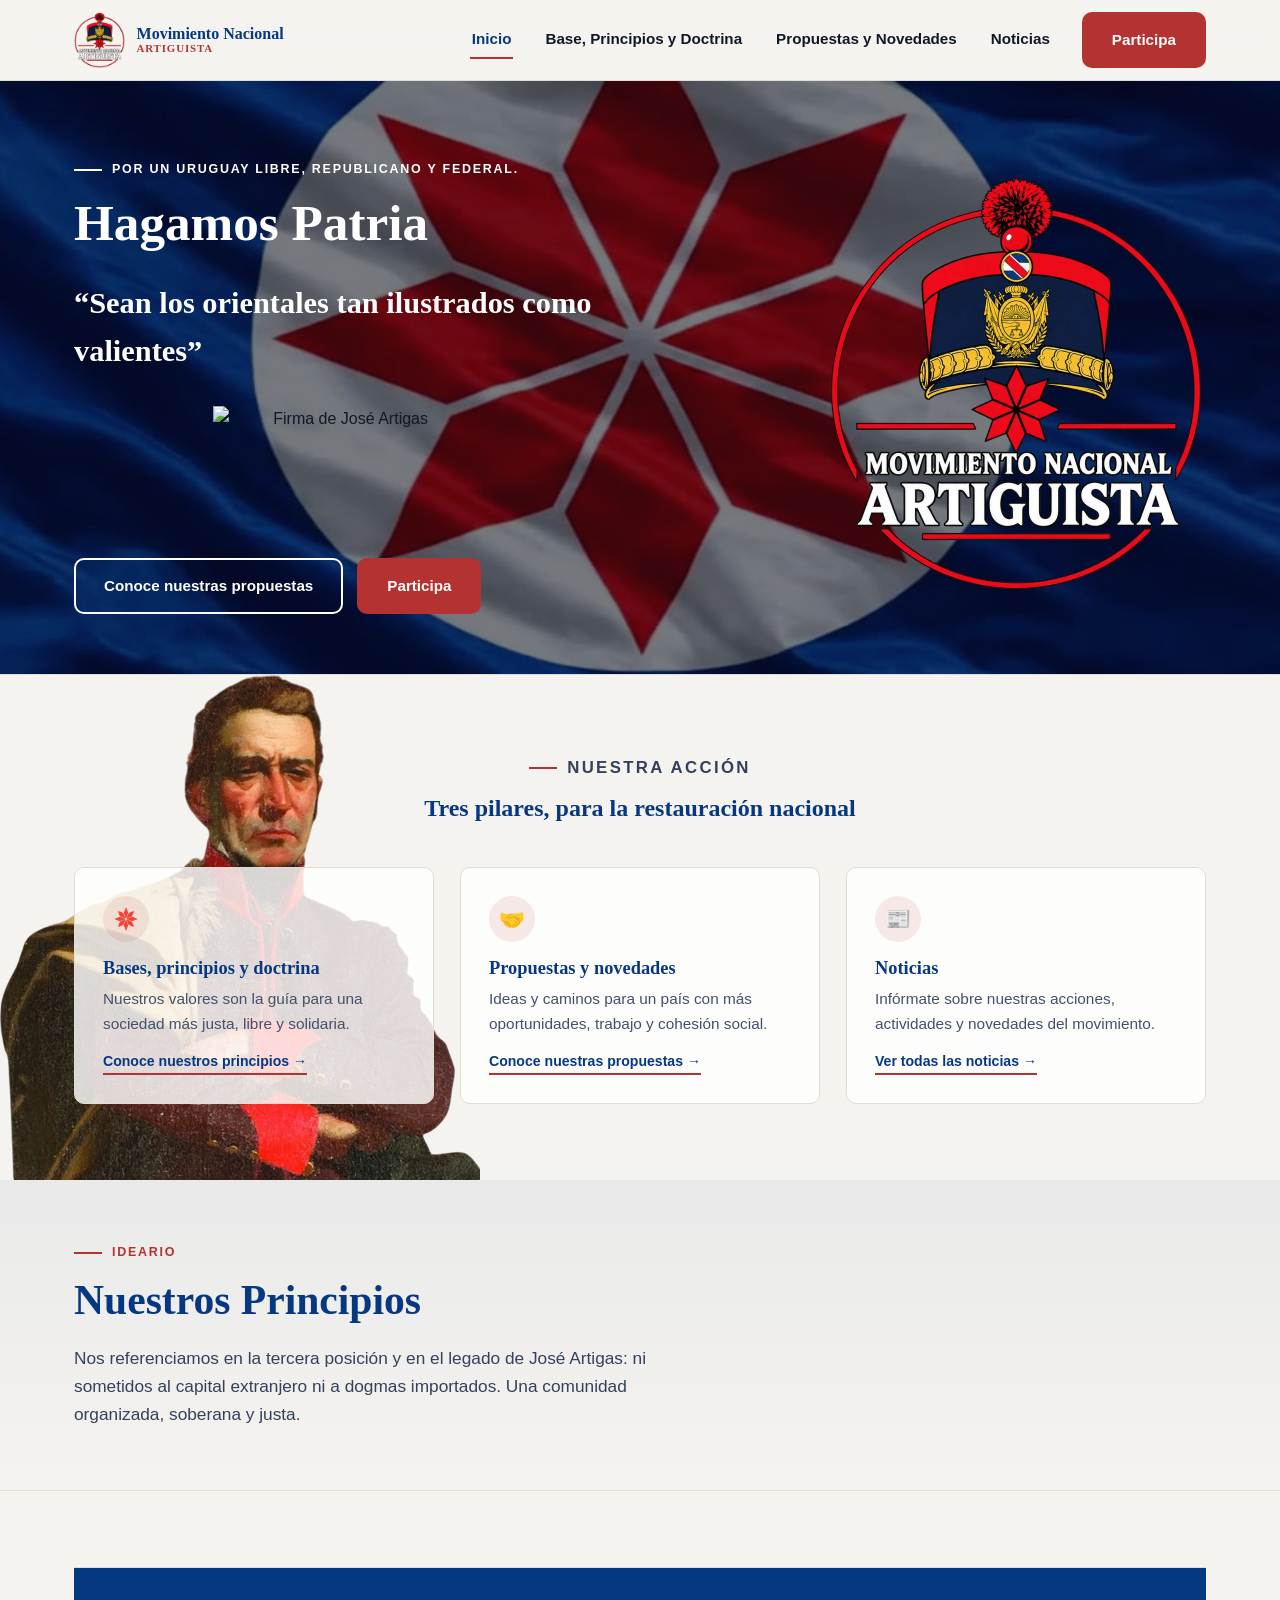
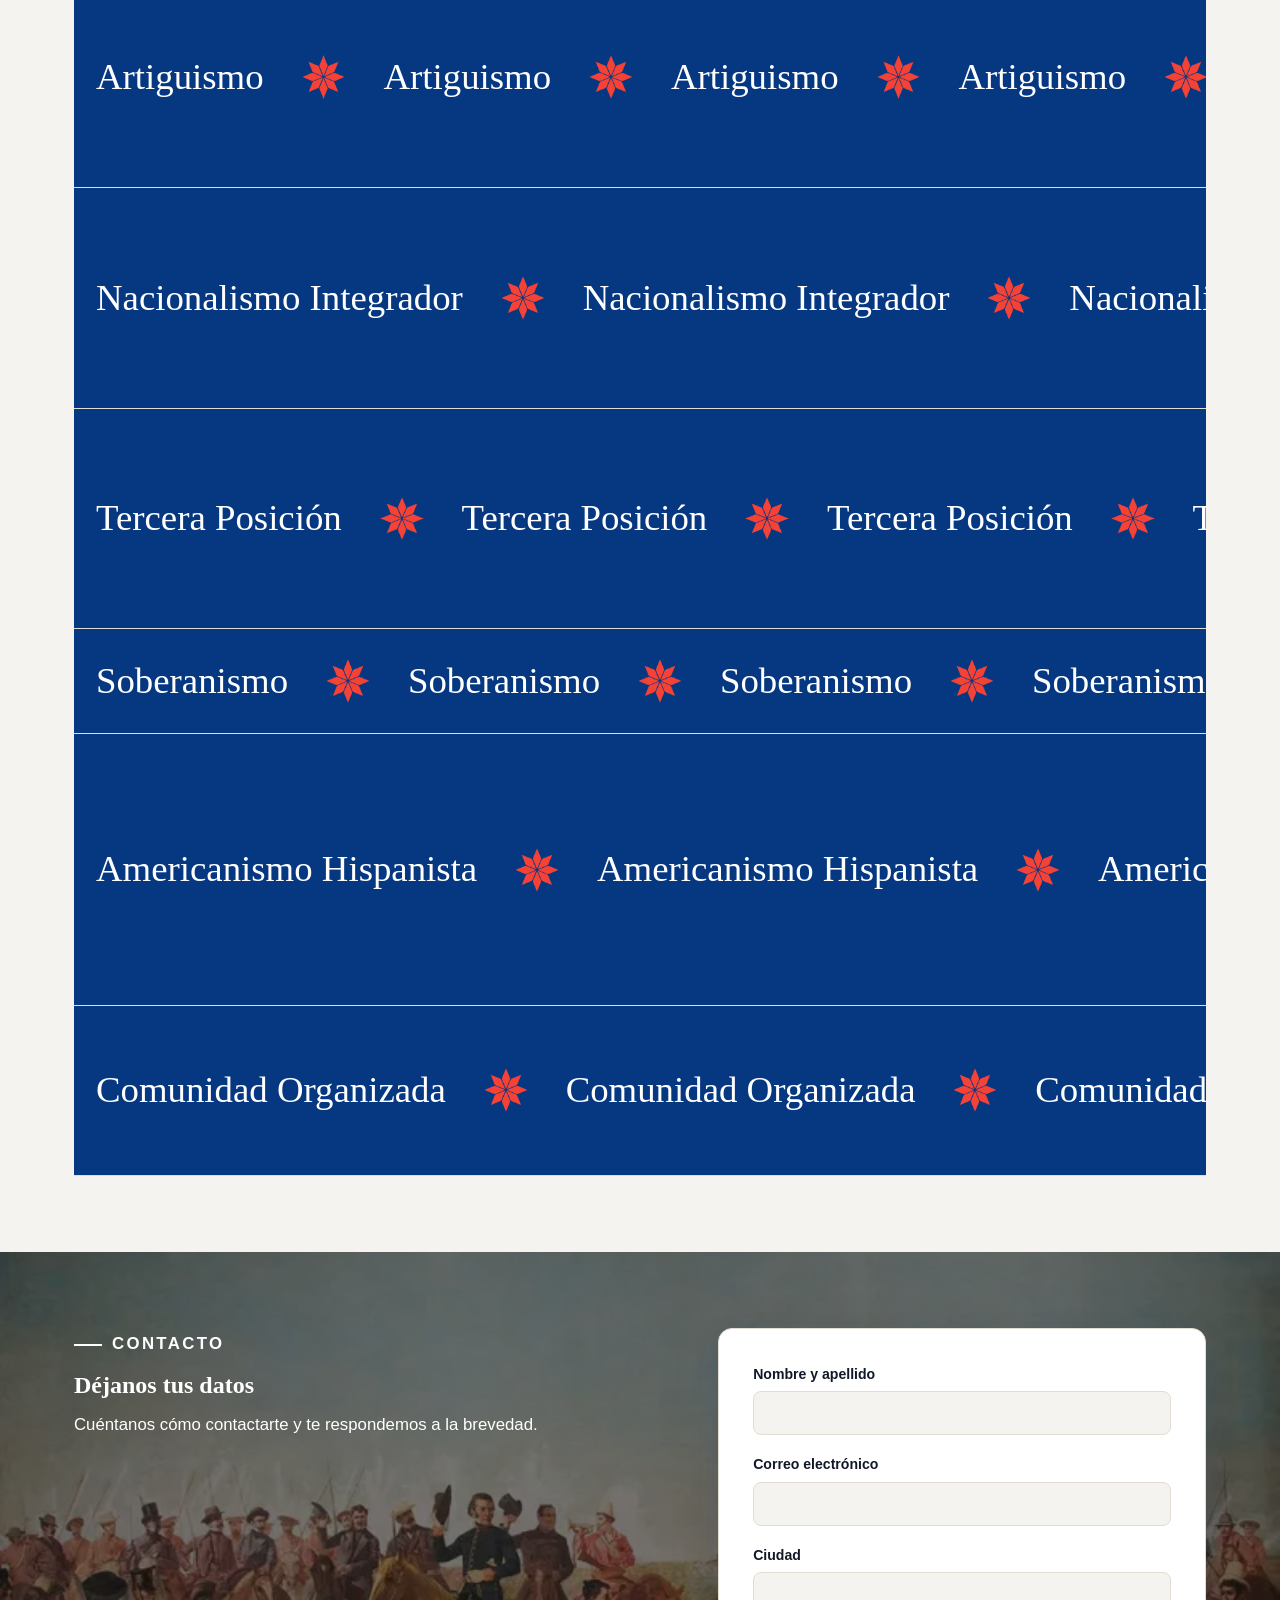
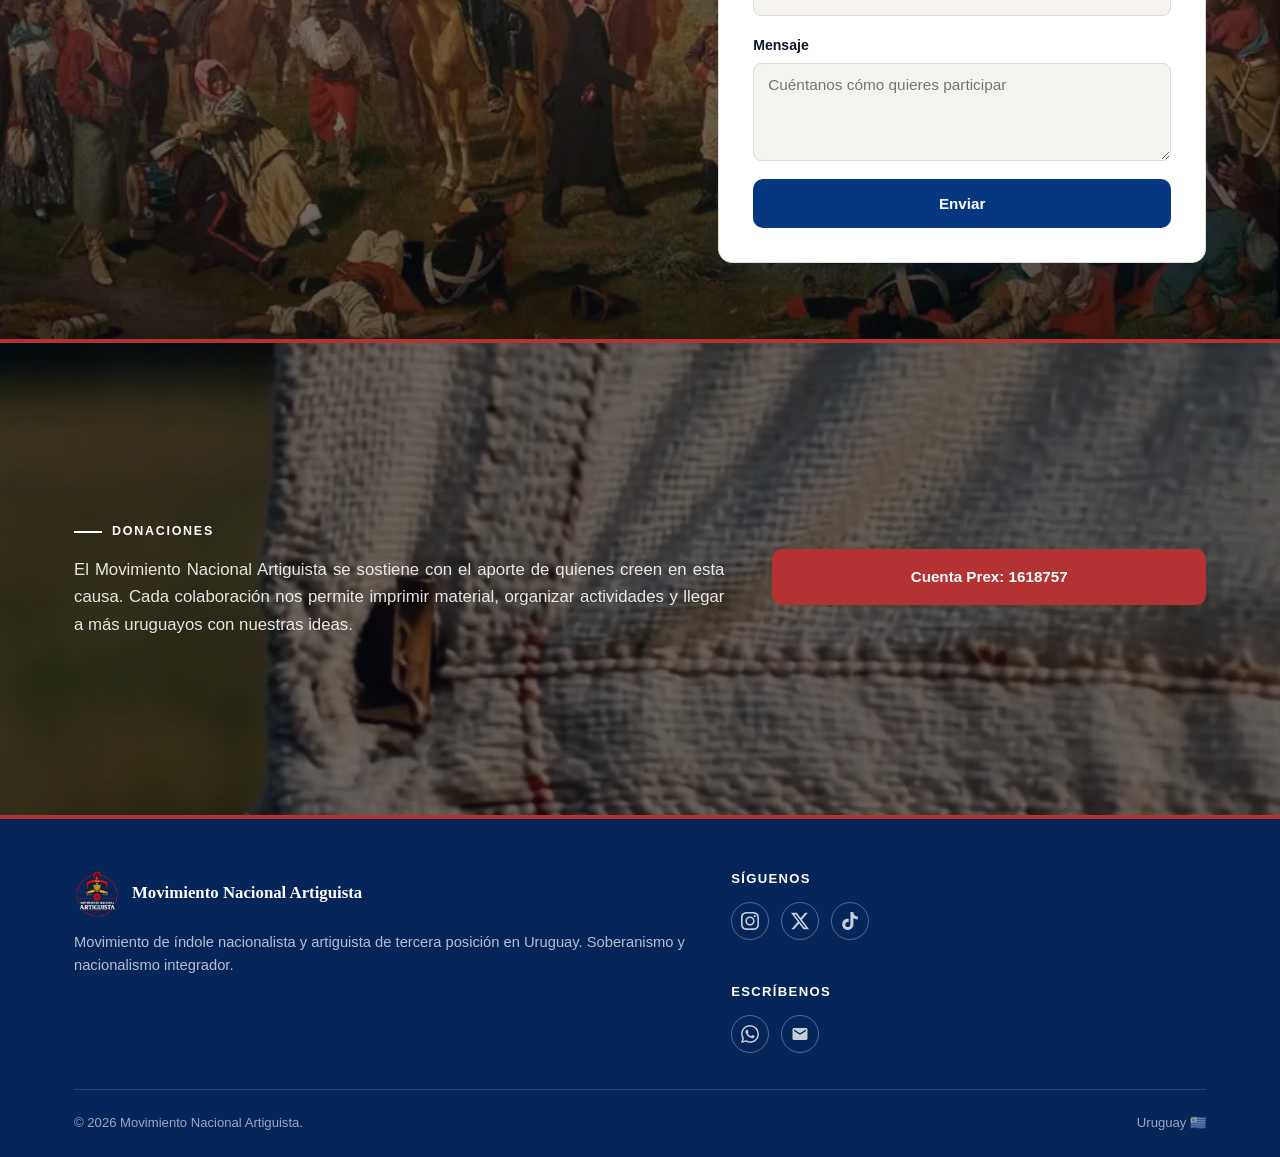
==== commit 324b5c14: "Instagram: botón del pie y cuenta oficial m.nacional.artiguista; Principios con las dos publicacione" ====
--- a/index.html
+++ b/index.html
@@ -37,7 +37,7 @@
       "image": "https://mnacionalartiguista.org/assets/img/og-imagen.jpg",
       "description": "Movimiento de índole nacionalista y artiguista de tercera posición en Uruguay. Soberanismo y nacionalismo integrador.",
       "areaServed": { "@type": "Country", "name": "Uruguay" },
-      "sameAs": ["https://www.instagram.com/movimiento_nacionalartiguista/", "https://x.com/mna_uy1811", "https://www.tiktok.com/@movimiento.nacion93"],
+      "sameAs": ["https://www.instagram.com/m.nacional.artiguista/", "https://x.com/mna_uy1811", "https://www.tiktok.com/@movimiento.nacion93"],
       "contactPoint": {
         "@type": "ContactPoint",
         "contactType": "contacto",
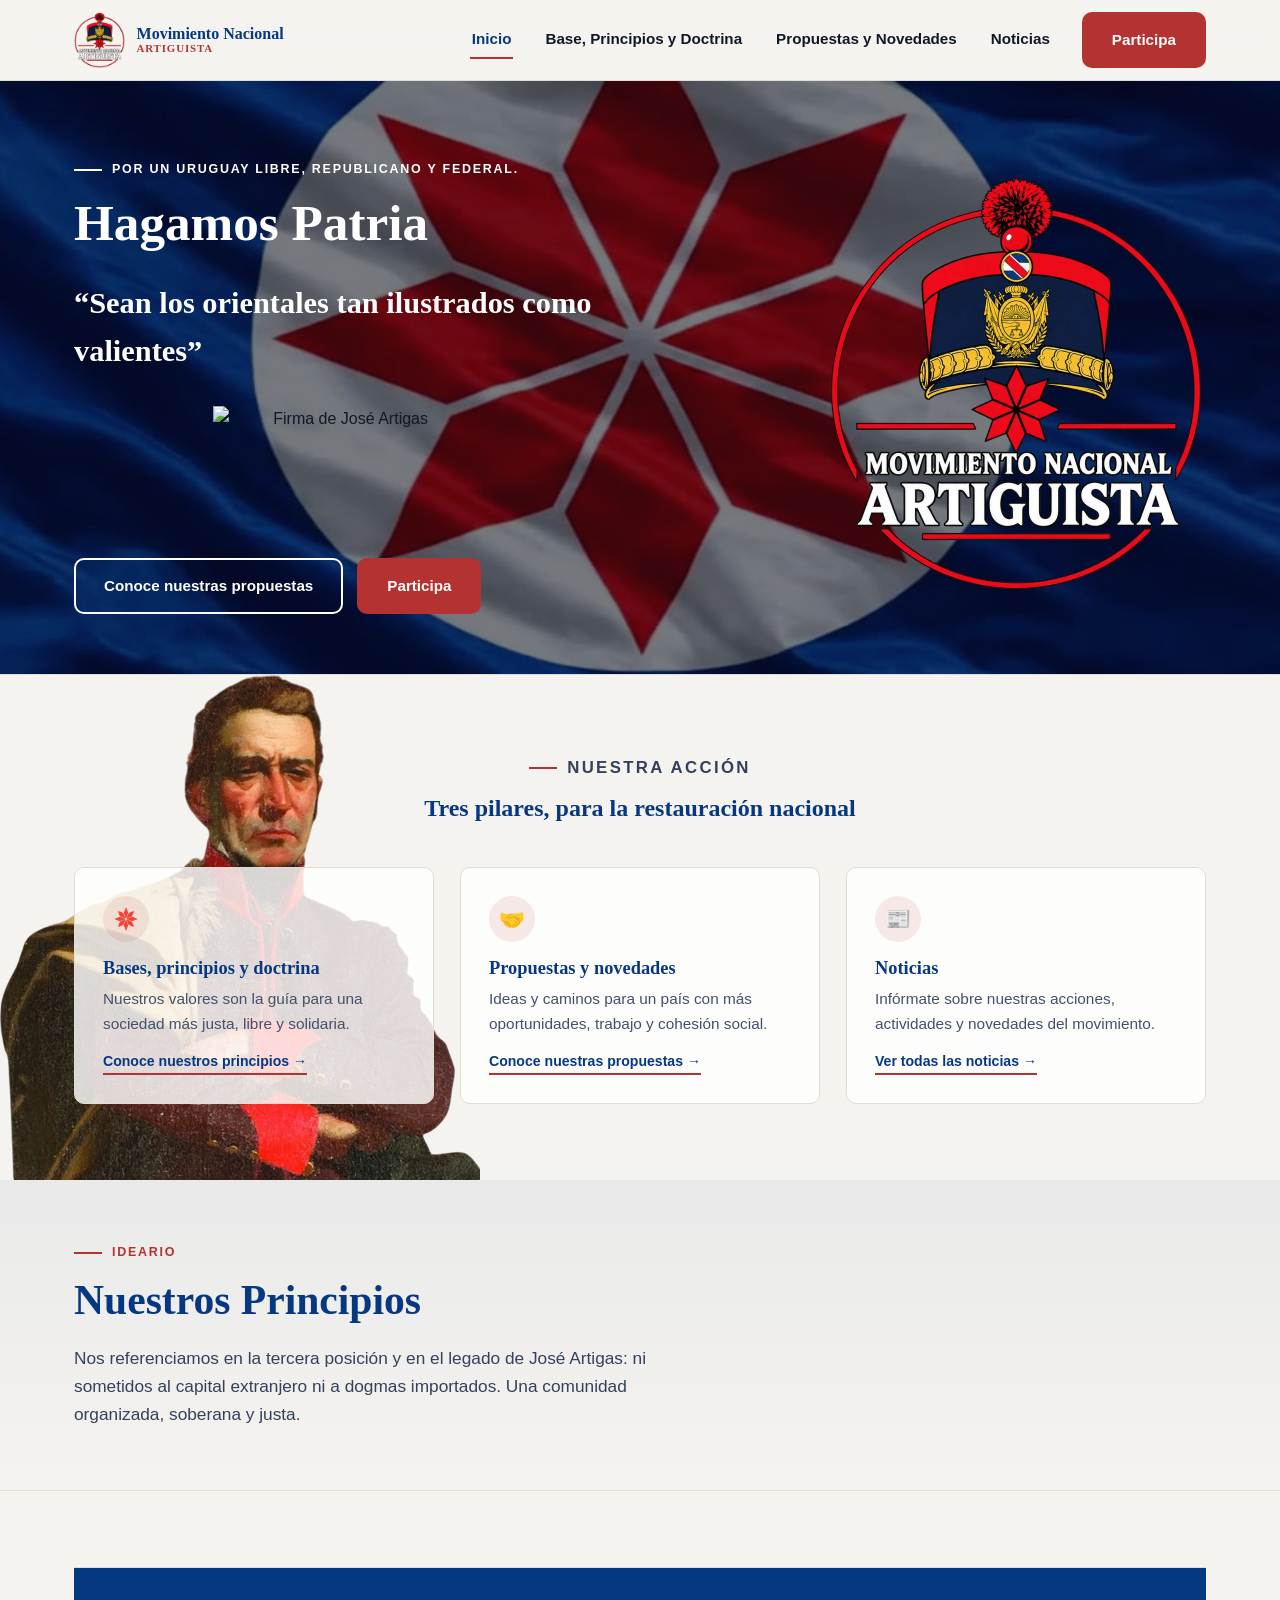
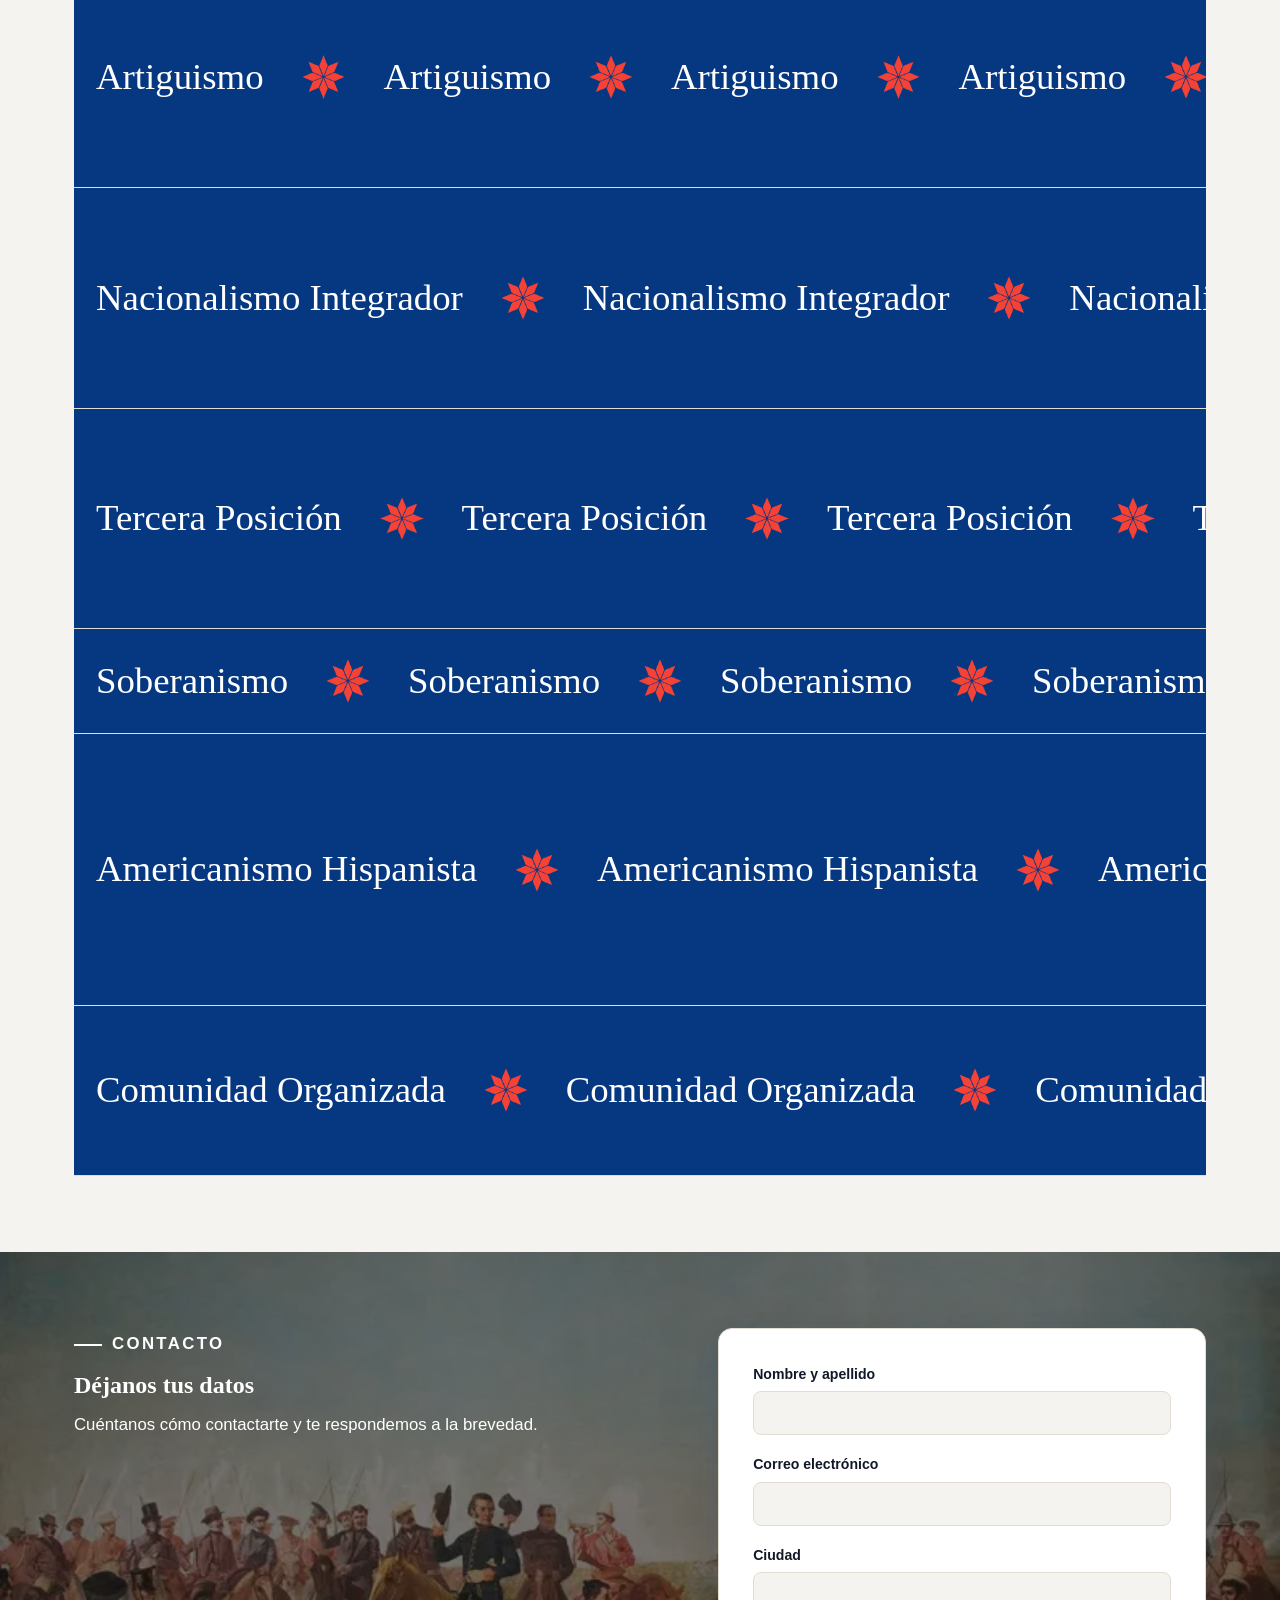
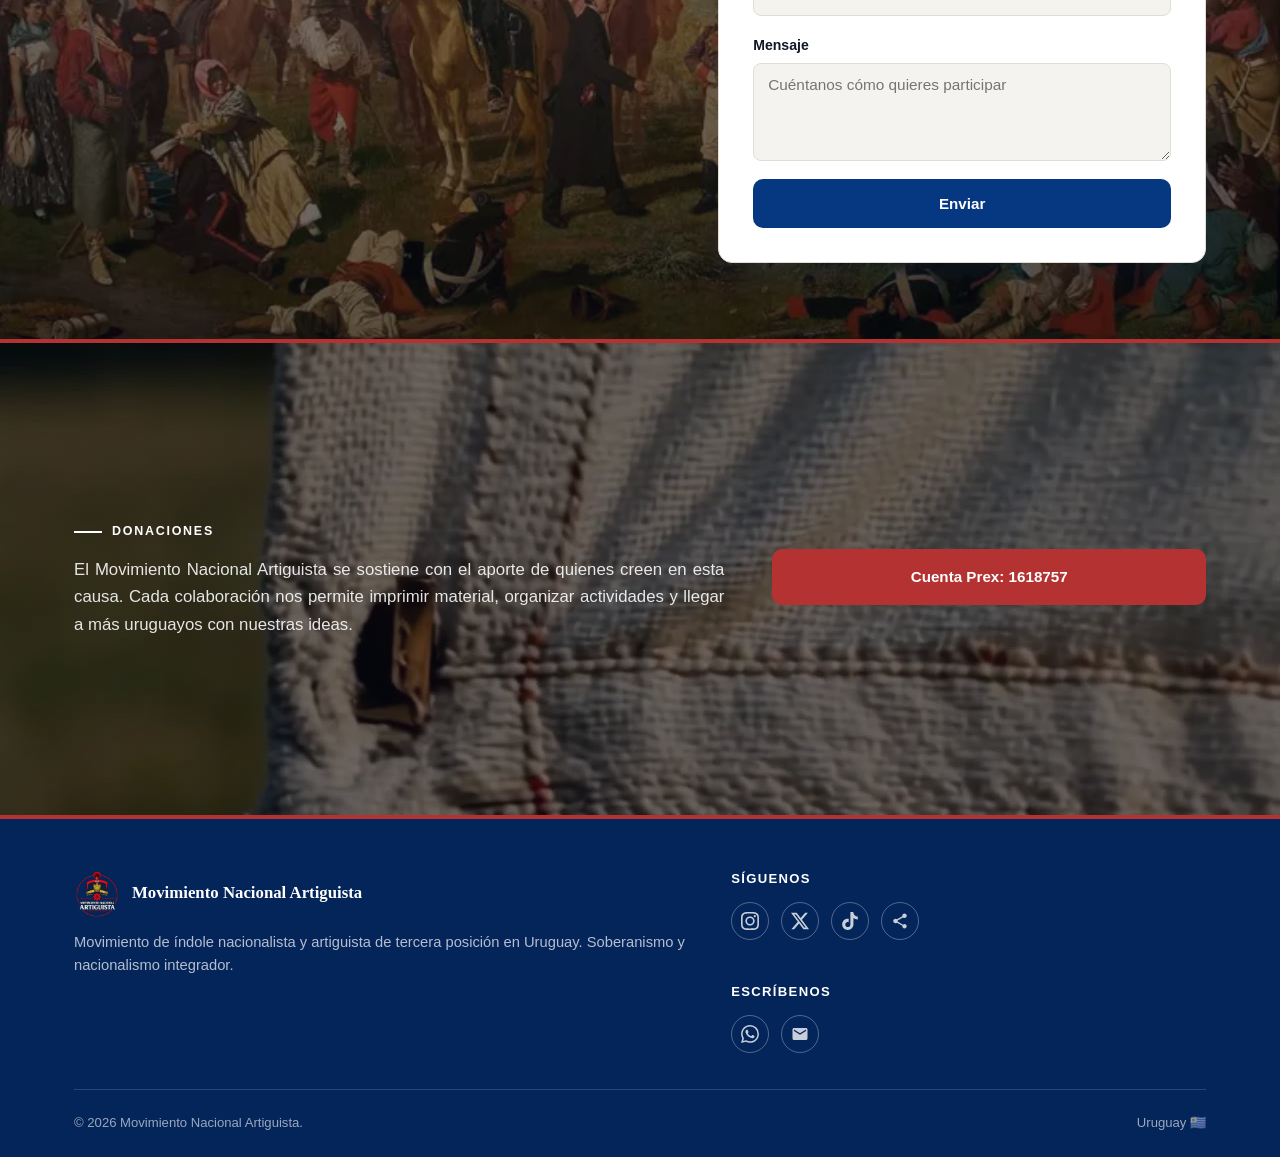
==== commit 090a5a32: "Compartir: botón único que abre una ventana (WhatsApp, Telegram, Facebook, X, correo, copiar enlace)" ====
--- a/index.html
+++ b/index.html
@@ -283,6 +283,7 @@
           <a href="#" target="_blank" rel="noopener" aria-label="X" data-red="x" hidden><svg class="pie__icono" viewBox="0 0 24 24" aria-hidden="true"><path fill="currentColor" d="M18.901 1.153h3.68l-8.04 9.19L24 22.846h-7.406l-5.8-7.584-6.638 7.584H.474l8.6-9.83L0 1.154h7.594l5.243 6.932ZM17.61 20.644h2.039L6.486 3.24H4.298Z"/></svg></a>
           <a href="#" target="_blank" rel="noopener" aria-label="Facebook" data-red="facebook" hidden><svg class="pie__icono" viewBox="0 0 24 24" aria-hidden="true"><path fill="currentColor" d="M9.101 23.691v-7.98H6.627v-3.667h2.474v-1.58c0-4.085 1.848-5.978 5.858-5.978.401 0 .955.042 1.468.103a8.68 8.68 0 0 1 1.141.195v3.325a8.623 8.623 0 0 0-.653-.036 26.805 26.805 0 0 0-.733-.009c-.707 0-1.259.096-1.675.309a1.686 1.686 0 0 0-.679.622c-.258.42-.374.995-.374 1.752v1.297h3.919l-.386 2.103-.287 1.564h-3.246v8.245C19.396 23.238 24 18.179 24 12.044c0-6.627-5.373-12-12-12s-12 5.373-12 12c0 5.628 3.874 10.35 9.101 11.647Z"/></svg></a>
           <a href="#" target="_blank" rel="noopener" aria-label="TikTok" data-red="tiktok" hidden><svg class="pie__icono" viewBox="0 0 24 24" aria-hidden="true"><path fill="currentColor" d="M12.525.02c1.31-.02 2.61-.01 3.91-.02.08 1.53.63 3.09 1.75 4.17 1.12 1.11 2.7 1.62 4.24 1.79v4.03c-1.44-.05-2.89-.35-4.2-.97-.57-.26-1.1-.59-1.62-.93-.01 2.92.01 5.84-.02 8.75-.08 1.4-.54 2.79-1.35 3.94-1.31 1.92-3.58 3.17-5.91 3.21-1.43.08-2.86-.31-4.08-1.03-2.02-1.19-3.44-3.37-3.65-5.71-.02-.5-.03-1-.01-1.49.18-1.9 1.12-3.72 2.58-4.96 1.66-1.44 3.98-2.13 6.15-1.72.02 1.48-.04 2.96-.04 4.44-.99-.32-2.15-.23-3.02.37-.63.41-1.11 1.04-1.36 1.75-.21.51-.15 1.07-.14 1.61.24 1.64 1.82 3.02 3.5 2.87 1.12-.01 2.19-.66 2.77-1.61.19-.33.4-.67.41-1.06.1-1.79.06-3.57.07-5.36.01-4.03-.01-8.05.02-12.07Z"/></svg></a>
+          <button type="button" class="pie__compartir" data-compartir aria-label="Compartir esta página" title="Compartir esta página"><svg class="pie__icono" viewBox="0 0 24 24" aria-hidden="true"><path fill="currentColor" d="M18 16.08c-.76 0-1.44.3-1.96.77L8.91 12.7c.05-.23.09-.46.09-.7s-.04-.47-.09-.7l7.05-4.11c.54.5 1.25.81 2.04.81 1.66 0 3-1.34 3-3s-1.34-3-3-3-3 1.34-3 3c0 .24.04.47.09.7L8.04 9.81C7.5 9.31 6.79 9 6 9c-1.66 0-3 1.34-3 3s1.34 3 3 3c.79 0 1.5-.31 2.04-.81l7.12 4.16c-.05.21-.08.43-.08.65 0 1.61 1.31 2.92 2.92 2.92 1.61 0 2.92-1.31 2.92-2.92s-1.31-2.92-2.92-2.92z"/></svg></button>
         </div>
         <h2 class="pie__subtitulo">Escríbenos</h2>
         <div class="pie__redes">
@@ -300,6 +301,7 @@
 
 <script src="assets/js/main.js"></script>
 <script src="assets/js/redes.js"></script>
+<script src="assets/js/compartir.js"></script>
 <script src="assets/js/flowing-menu.js"></script>
 <script src="assets/js/escritura.js"></script>
 <script src="assets/js/contenido.js"></script>
--- a/assets/css/styles.css
+++ b/assets/css/styles.css
@@ -1349,3 +1349,69 @@
   .cabecera-sesion { flex-direction: column; align-items: flex-start; }
   .admin-mensajes-grid { grid-template-columns: 1fr !important; }
 }
+
+/* ---------- Botón y ventana de "Compartir" (assets/js/compartir.js) ---------- */
+.icono-compartir { width: 18px; height: 18px; flex: 0 0 auto; }
+.pie__redes .pie__compartir {
+  width: 38px; height: 38px; border-radius: 50%; padding: 0;
+  border: 1px solid rgba(255,255,255,.3); background: transparent; color: rgba(255,255,255,.78);
+  display: flex; align-items: center; justify-content: center; cursor: pointer;
+}
+.pie__redes .pie__compartir:hover { background: var(--rojo); border-color: var(--rojo); color: var(--blanco); }
+.tarjeta__acciones { margin-top: auto; display: flex; align-items: center; gap: 10px; position: relative; z-index: 1; }
+.tarjeta__acciones .tarjeta__leer { margin-top: 0; }
+.tarjeta__compartir {
+  width: 36px; height: 36px; border-radius: 8px; padding: 0; cursor: pointer;
+  border: 2px solid var(--azul); background: transparent; color: var(--azul);
+  display: inline-flex; align-items: center; justify-content: center;
+  transition: background .15s ease, color .15s ease;
+}
+.tarjeta__compartir:hover { background: var(--azul); color: var(--blanco); }
+.articulo__pie { display: flex; flex-wrap: wrap; align-items: center; gap: 18px; margin-top: 1.6em; }
+.articulo__pie .articulo__volver { margin-top: 0; }
+
+.compartir {
+  border: 0; padding: 0; border-radius: 16px; background: var(--blanco); color: var(--tinta);
+  width: min(440px, calc(100vw - 32px)); max-height: calc(100vh - 32px);
+  box-shadow: 0 24px 60px rgba(6,10,20,.35);
+}
+.compartir::backdrop { background: rgba(6,10,20,.55); }
+.compartir[open] { animation: compartir-entra .2s cubic-bezier(.22,.75,.25,1); }
+.compartir[open]::backdrop { animation: compartir-fondo .2s ease-out; }
+@keyframes compartir-entra { from { opacity: 0; transform: translateY(10px) scale(.97); } to { opacity: 1; transform: none; } }
+@keyframes compartir-fondo { from { opacity: 0; } to { opacity: 1; } }
+.compartir__caja { padding: 22px; }
+.compartir__cabecera { display: flex; align-items: center; justify-content: space-between; margin-bottom: 6px; }
+.compartir__cabecera h2 { font-size: 1.3rem; margin: 0; }
+.compartir__cerrar {
+  width: 36px; height: 36px; border-radius: 50%; border: 0; background: transparent;
+  font-size: 1.6rem; line-height: 1; color: #445069; cursor: pointer;
+}
+.compartir__cerrar:hover { background: rgba(6,56,130,.08); color: var(--azul); }
+.compartir__texto {
+  margin: 0 0 16px; color: #445069; font-size: .92rem; overflow-wrap: anywhere;
+  display: -webkit-box; -webkit-box-orient: vertical; -webkit-line-clamp: 2; line-clamp: 2; overflow: hidden;
+}
+.compartir__opciones { display: grid; grid-template-columns: repeat(2, 1fr); gap: 10px; }
+.compartir__opcion {
+  display: flex; align-items: center; gap: 10px; padding: 12px 14px; border-radius: 12px;
+  border: 1px solid var(--borde); background: var(--blanco); color: var(--tinta);
+  font-family: var(--fuente-texto); font-weight: 600; font-size: .92rem; text-align: left; cursor: pointer;
+  transition: border-color .15s ease, background .15s ease;
+}
+.compartir__opcion:hover { border-color: var(--azul); background: rgba(6,56,130,.04); }
+.compartir__opcion svg { width: 20px; height: 20px; flex: 0 0 auto; color: var(--azul); }
+.compartir__url {
+  width: 100%; margin-top: 14px; padding: 10px 12px; border-radius: 10px;
+  border: 1px solid var(--borde); background: rgba(6,56,130,.04); color: #445069;
+  font-family: var(--fuente-texto); font-size: .82rem;
+}
+.compartir__aviso { min-height: 1.3em; margin: 8px 0 0; font-size: .85rem; font-weight: 700; color: var(--azul); }
+@media (max-width: 520px) {
+  .compartir { width: 100%; max-width: 100%; margin: auto 0 0; border-radius: 16px 16px 0 0; }
+  .compartir[open] { animation-name: compartir-sube; }
+}
+@keyframes compartir-sube { from { transform: translateY(40px); opacity: 0; } to { transform: none; opacity: 1; } }
+@media (prefers-reduced-motion: reduce) {
+  .compartir[open], .compartir[open]::backdrop { animation: none; }
+}
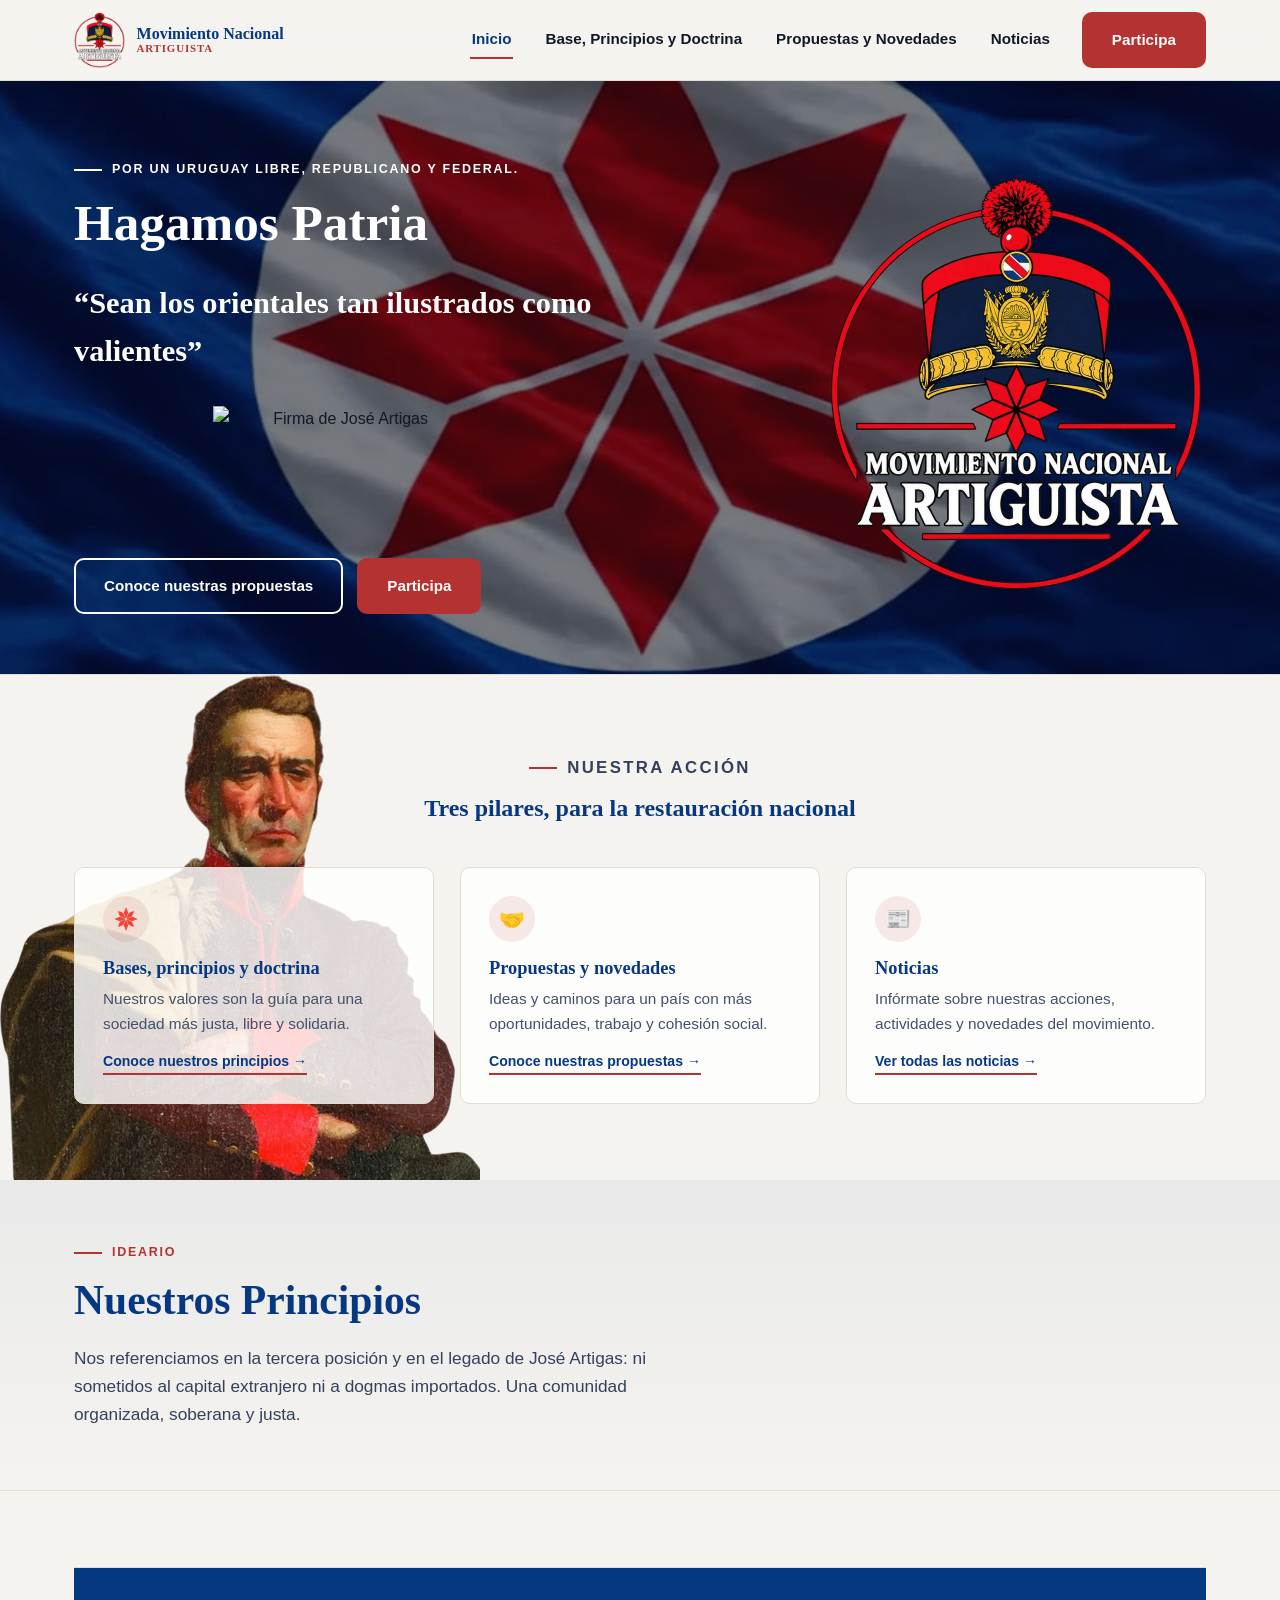
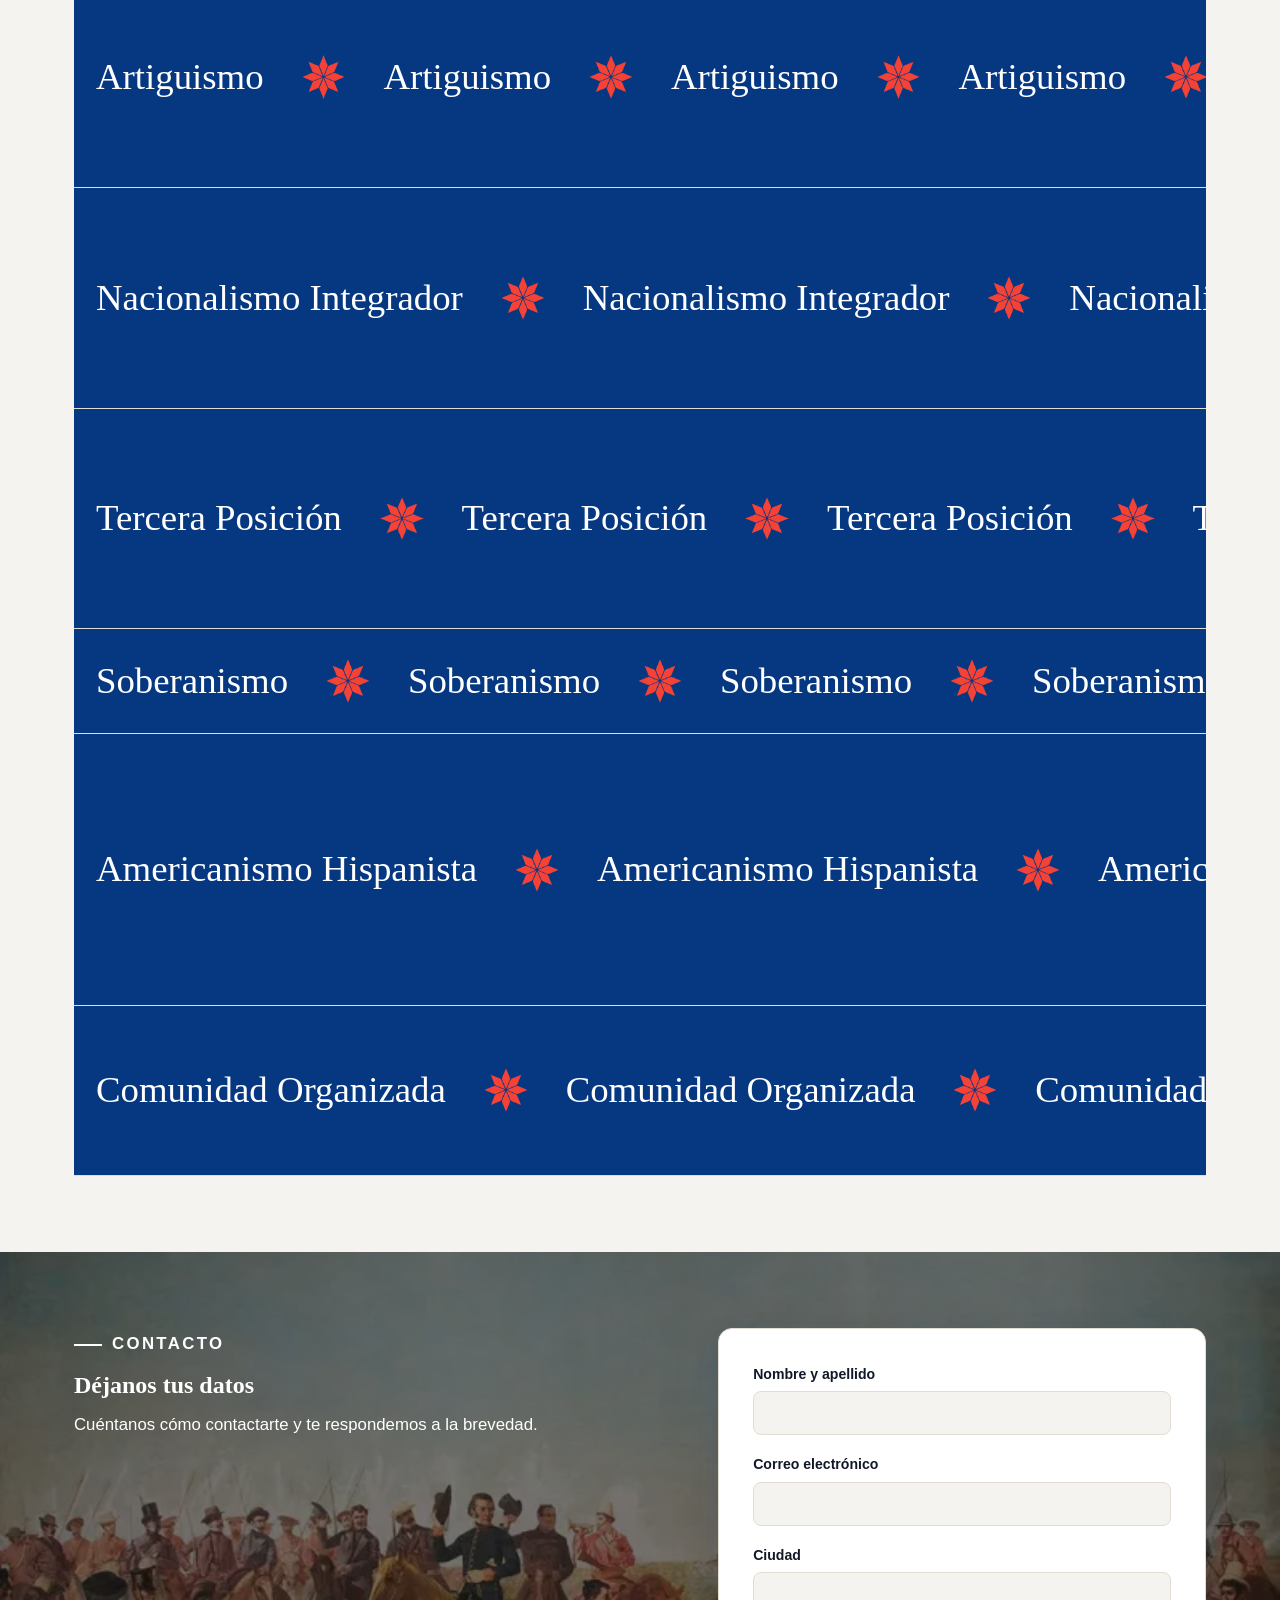
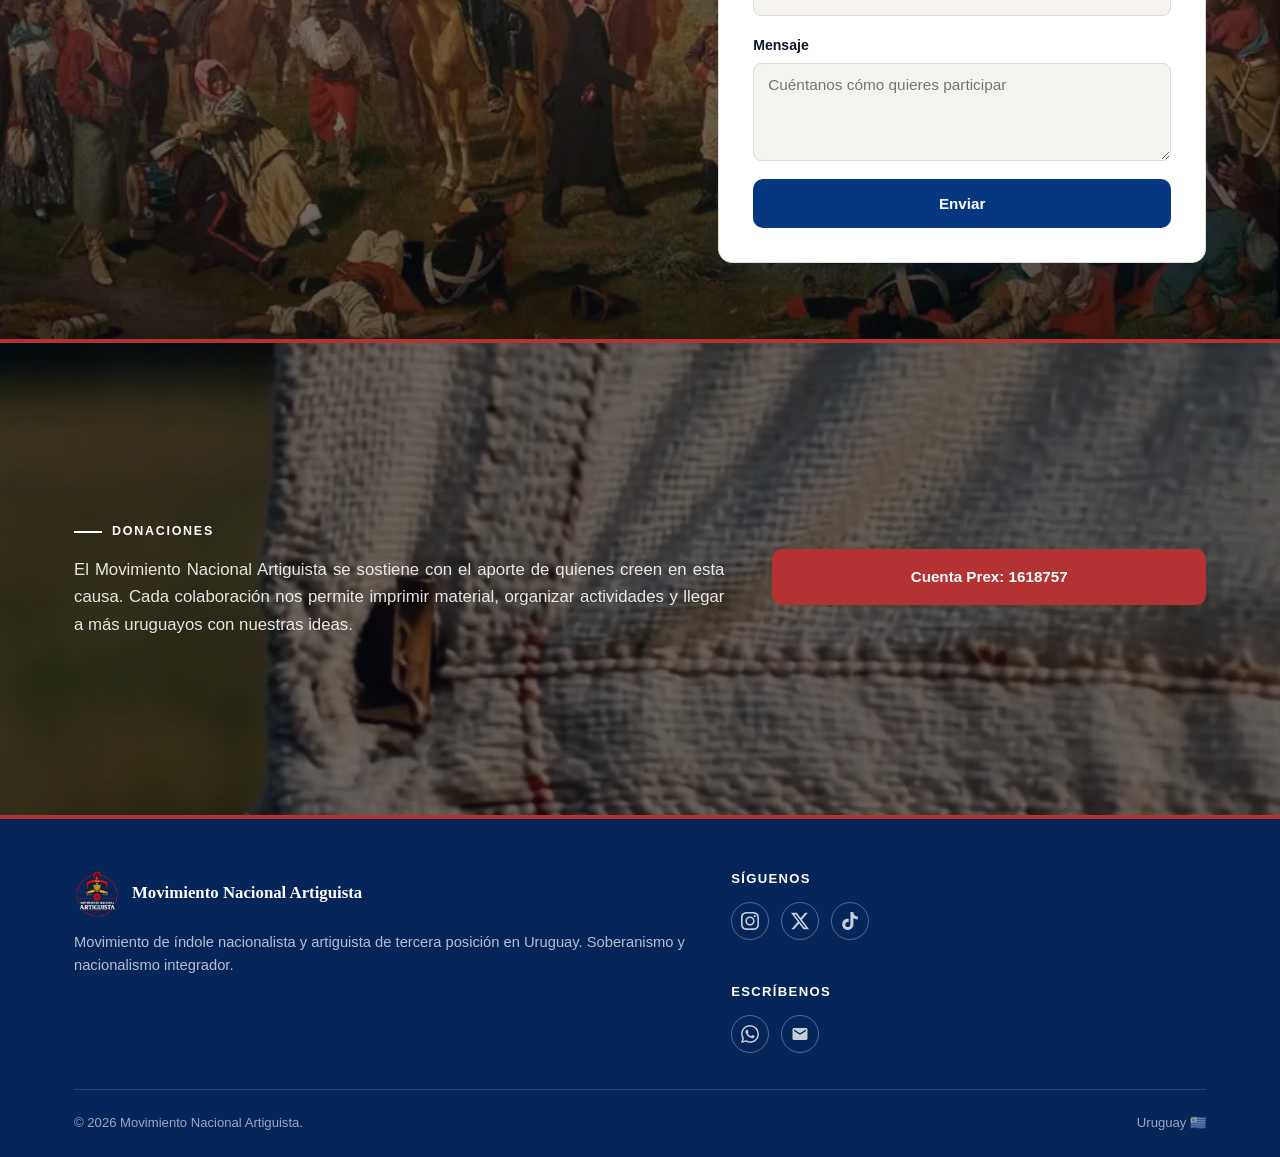
==== commit 0d284b7e: "Compartir: se quita el botón del pie de página (queda en las tarjetas y en cada publicación) Co-Auth" ====
--- a/index.html
+++ b/index.html
@@ -283,7 +283,6 @@
           <a href="#" target="_blank" rel="noopener" aria-label="X" data-red="x" hidden><svg class="pie__icono" viewBox="0 0 24 24" aria-hidden="true"><path fill="currentColor" d="M18.901 1.153h3.68l-8.04 9.19L24 22.846h-7.406l-5.8-7.584-6.638 7.584H.474l8.6-9.83L0 1.154h7.594l5.243 6.932ZM17.61 20.644h2.039L6.486 3.24H4.298Z"/></svg></a>
           <a href="#" target="_blank" rel="noopener" aria-label="Facebook" data-red="facebook" hidden><svg class="pie__icono" viewBox="0 0 24 24" aria-hidden="true"><path fill="currentColor" d="M9.101 23.691v-7.98H6.627v-3.667h2.474v-1.58c0-4.085 1.848-5.978 5.858-5.978.401 0 .955.042 1.468.103a8.68 8.68 0 0 1 1.141.195v3.325a8.623 8.623 0 0 0-.653-.036 26.805 26.805 0 0 0-.733-.009c-.707 0-1.259.096-1.675.309a1.686 1.686 0 0 0-.679.622c-.258.42-.374.995-.374 1.752v1.297h3.919l-.386 2.103-.287 1.564h-3.246v8.245C19.396 23.238 24 18.179 24 12.044c0-6.627-5.373-12-12-12s-12 5.373-12 12c0 5.628 3.874 10.35 9.101 11.647Z"/></svg></a>
           <a href="#" target="_blank" rel="noopener" aria-label="TikTok" data-red="tiktok" hidden><svg class="pie__icono" viewBox="0 0 24 24" aria-hidden="true"><path fill="currentColor" d="M12.525.02c1.31-.02 2.61-.01 3.91-.02.08 1.53.63 3.09 1.75 4.17 1.12 1.11 2.7 1.62 4.24 1.79v4.03c-1.44-.05-2.89-.35-4.2-.97-.57-.26-1.1-.59-1.62-.93-.01 2.92.01 5.84-.02 8.75-.08 1.4-.54 2.79-1.35 3.94-1.31 1.92-3.58 3.17-5.91 3.21-1.43.08-2.86-.31-4.08-1.03-2.02-1.19-3.44-3.37-3.65-5.71-.02-.5-.03-1-.01-1.49.18-1.9 1.12-3.72 2.58-4.96 1.66-1.44 3.98-2.13 6.15-1.72.02 1.48-.04 2.96-.04 4.44-.99-.32-2.15-.23-3.02.37-.63.41-1.11 1.04-1.36 1.75-.21.51-.15 1.07-.14 1.61.24 1.64 1.82 3.02 3.5 2.87 1.12-.01 2.19-.66 2.77-1.61.19-.33.4-.67.41-1.06.1-1.79.06-3.57.07-5.36.01-4.03-.01-8.05.02-12.07Z"/></svg></a>
-          <button type="button" class="pie__compartir" data-compartir aria-label="Compartir esta página" title="Compartir esta página"><svg class="pie__icono" viewBox="0 0 24 24" aria-hidden="true"><path fill="currentColor" d="M18 16.08c-.76 0-1.44.3-1.96.77L8.91 12.7c.05-.23.09-.46.09-.7s-.04-.47-.09-.7l7.05-4.11c.54.5 1.25.81 2.04.81 1.66 0 3-1.34 3-3s-1.34-3-3-3-3 1.34-3 3c0 .24.04.47.09.7L8.04 9.81C7.5 9.31 6.79 9 6 9c-1.66 0-3 1.34-3 3s1.34 3 3 3c.79 0 1.5-.31 2.04-.81l7.12 4.16c-.05.21-.08.43-.08.65 0 1.61 1.31 2.92 2.92 2.92 1.61 0 2.92-1.31 2.92-2.92s-1.31-2.92-2.92-2.92z"/></svg></button>
         </div>
         <h2 class="pie__subtitulo">Escríbenos</h2>
         <div class="pie__redes">
@@ -301,7 +300,6 @@
 
 <script src="assets/js/main.js"></script>
 <script src="assets/js/redes.js"></script>
-<script src="assets/js/compartir.js"></script>
 <script src="assets/js/flowing-menu.js"></script>
 <script src="assets/js/escritura.js"></script>
 <script src="assets/js/contenido.js"></script>
--- a/assets/css/styles.css
+++ b/assets/css/styles.css
@@ -1352,12 +1352,6 @@
 
 /* ---------- Botón y ventana de "Compartir" (assets/js/compartir.js) ---------- */
 .icono-compartir { width: 18px; height: 18px; flex: 0 0 auto; }
-.pie__redes .pie__compartir {
-  width: 38px; height: 38px; border-radius: 50%; padding: 0;
-  border: 1px solid rgba(255,255,255,.3); background: transparent; color: rgba(255,255,255,.78);
-  display: flex; align-items: center; justify-content: center; cursor: pointer;
-}
-.pie__redes .pie__compartir:hover { background: var(--rojo); border-color: var(--rojo); color: var(--blanco); }
 .tarjeta__acciones { margin-top: auto; display: flex; align-items: center; gap: 10px; position: relative; z-index: 1; }
 .tarjeta__acciones .tarjeta__leer { margin-top: 0; }
 .tarjeta__compartir {
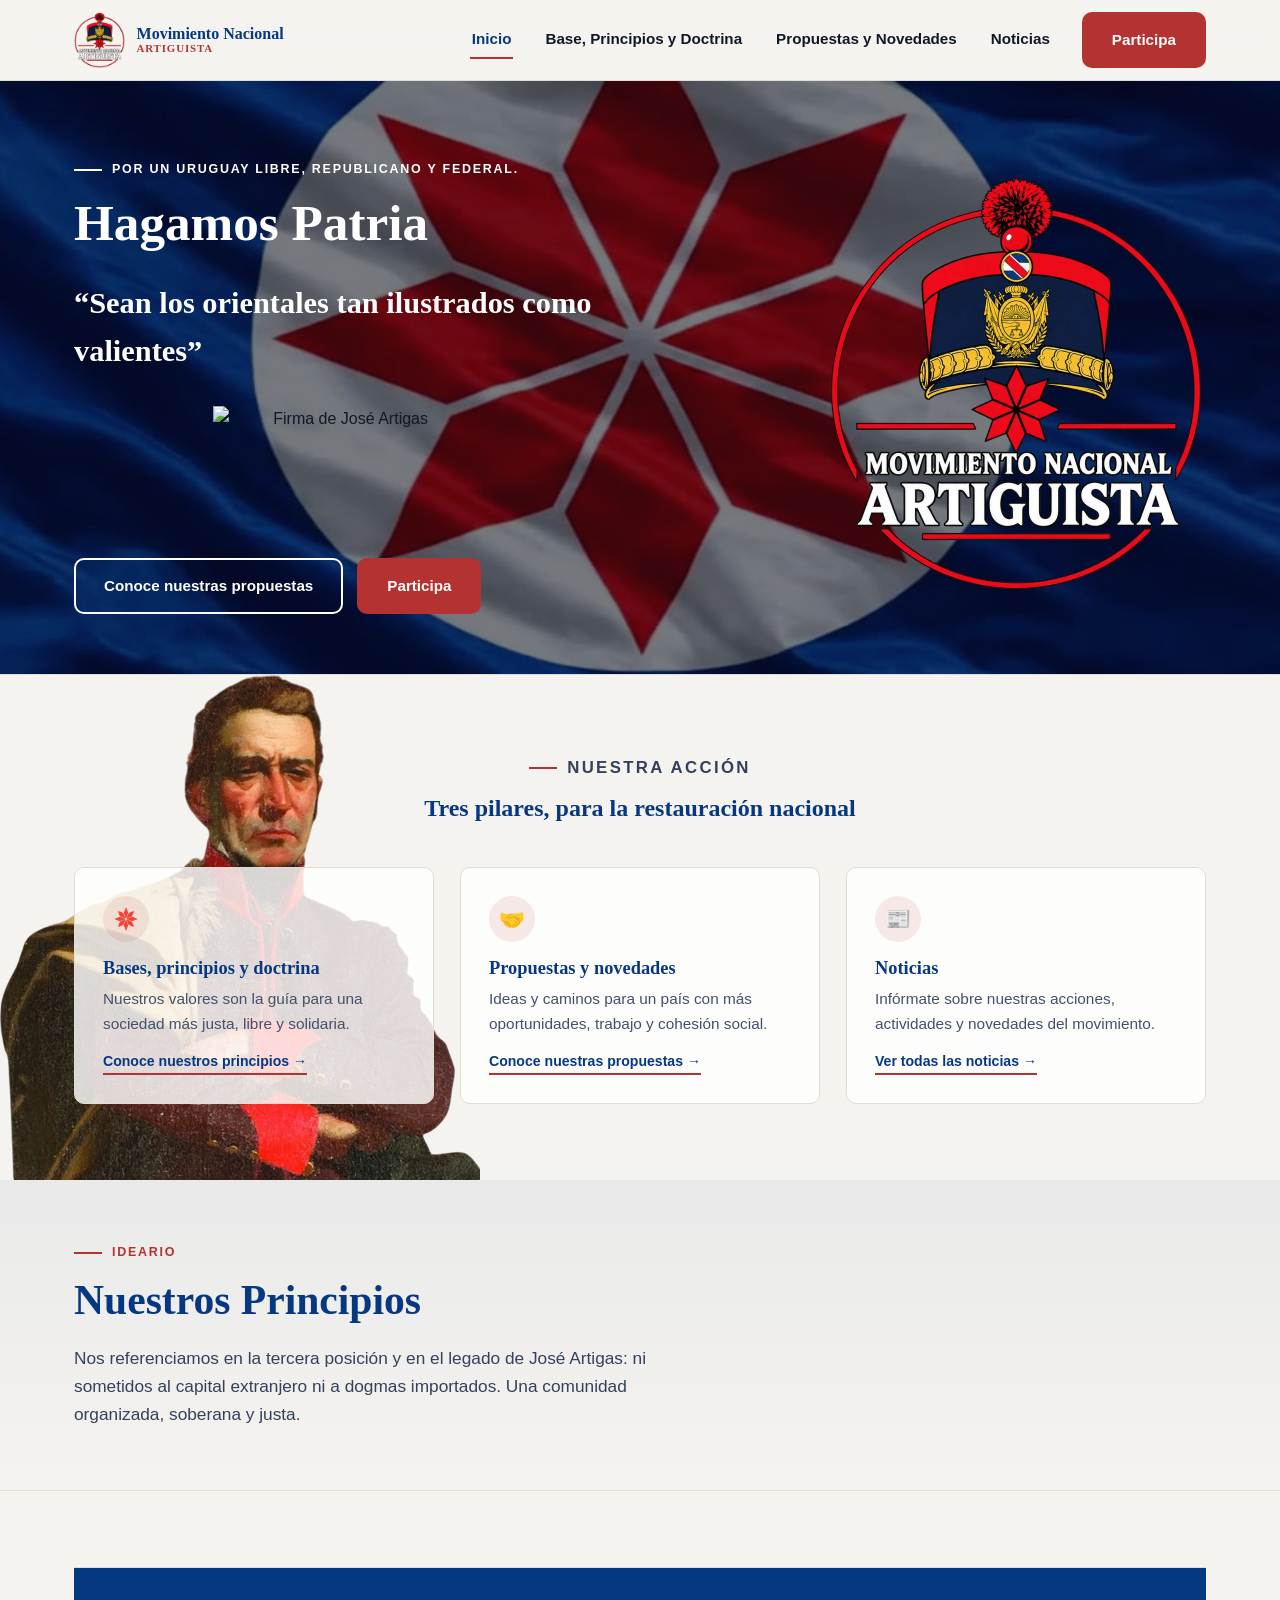
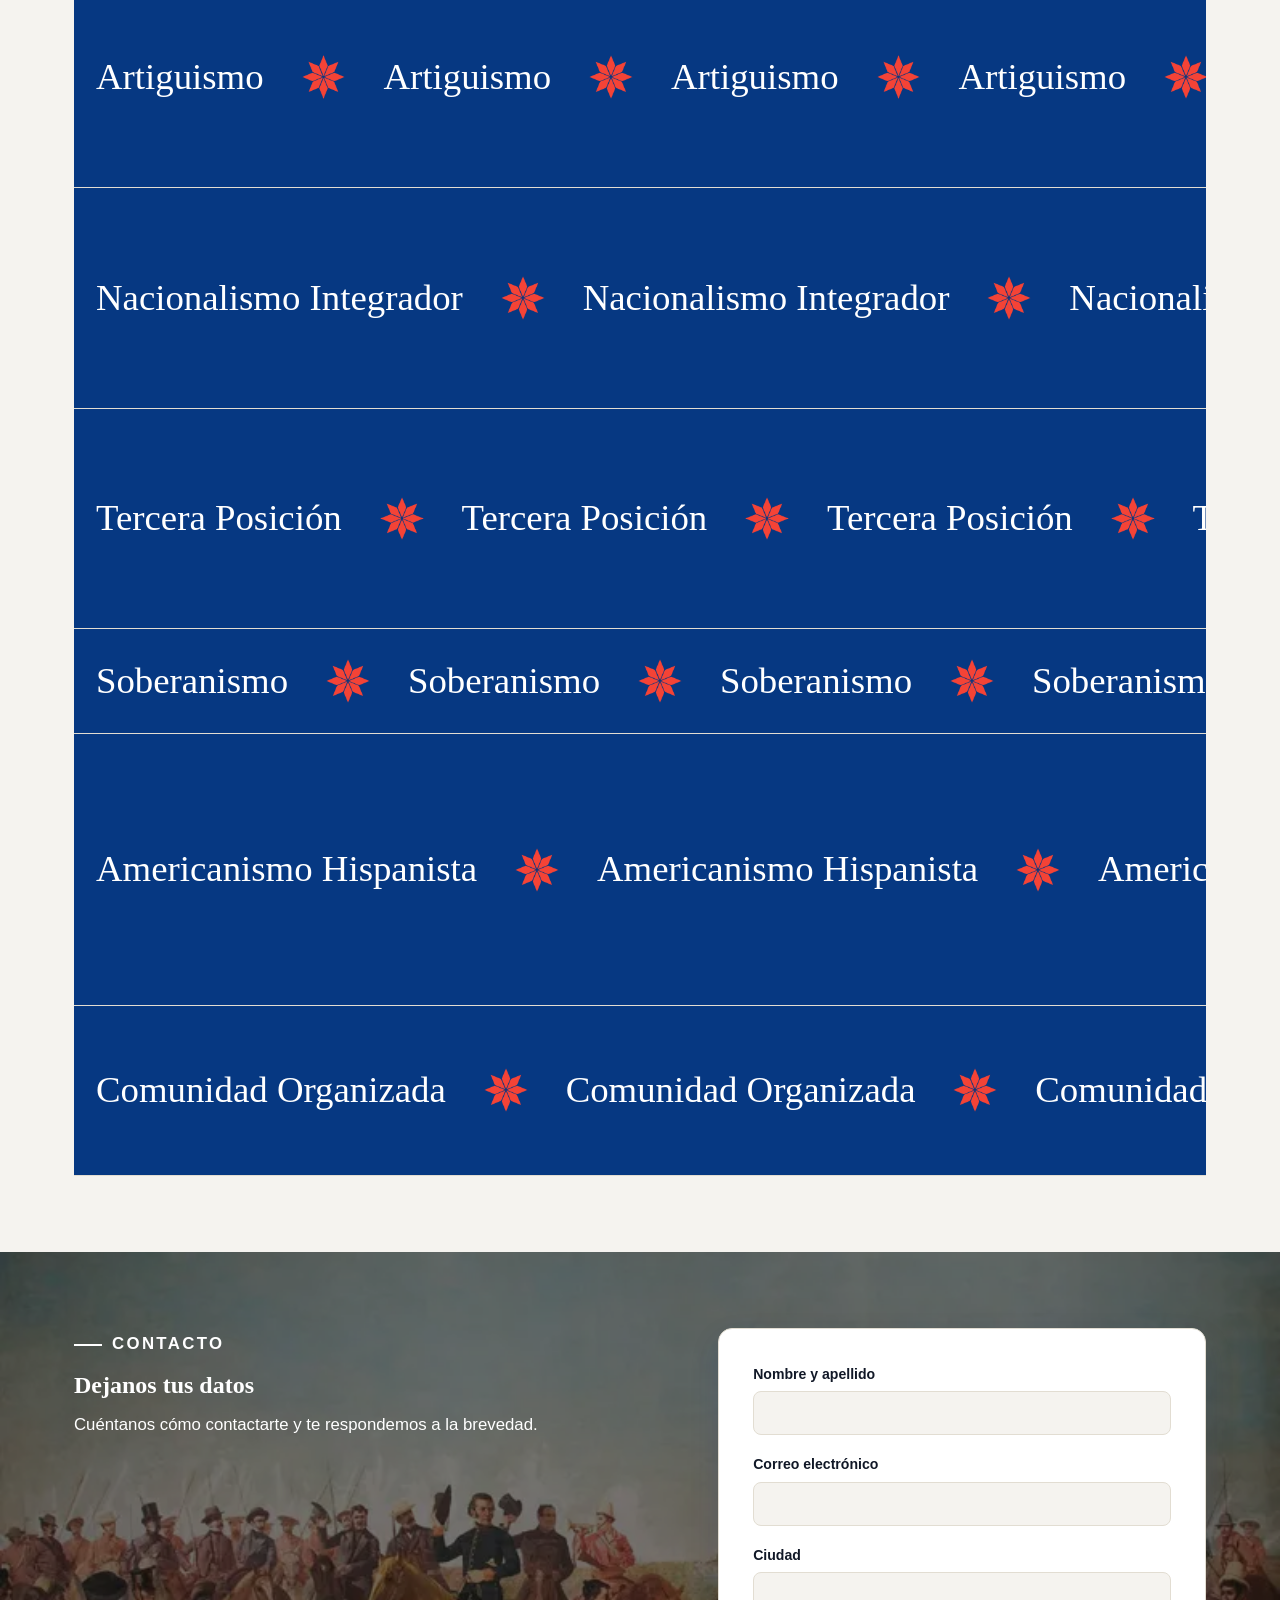
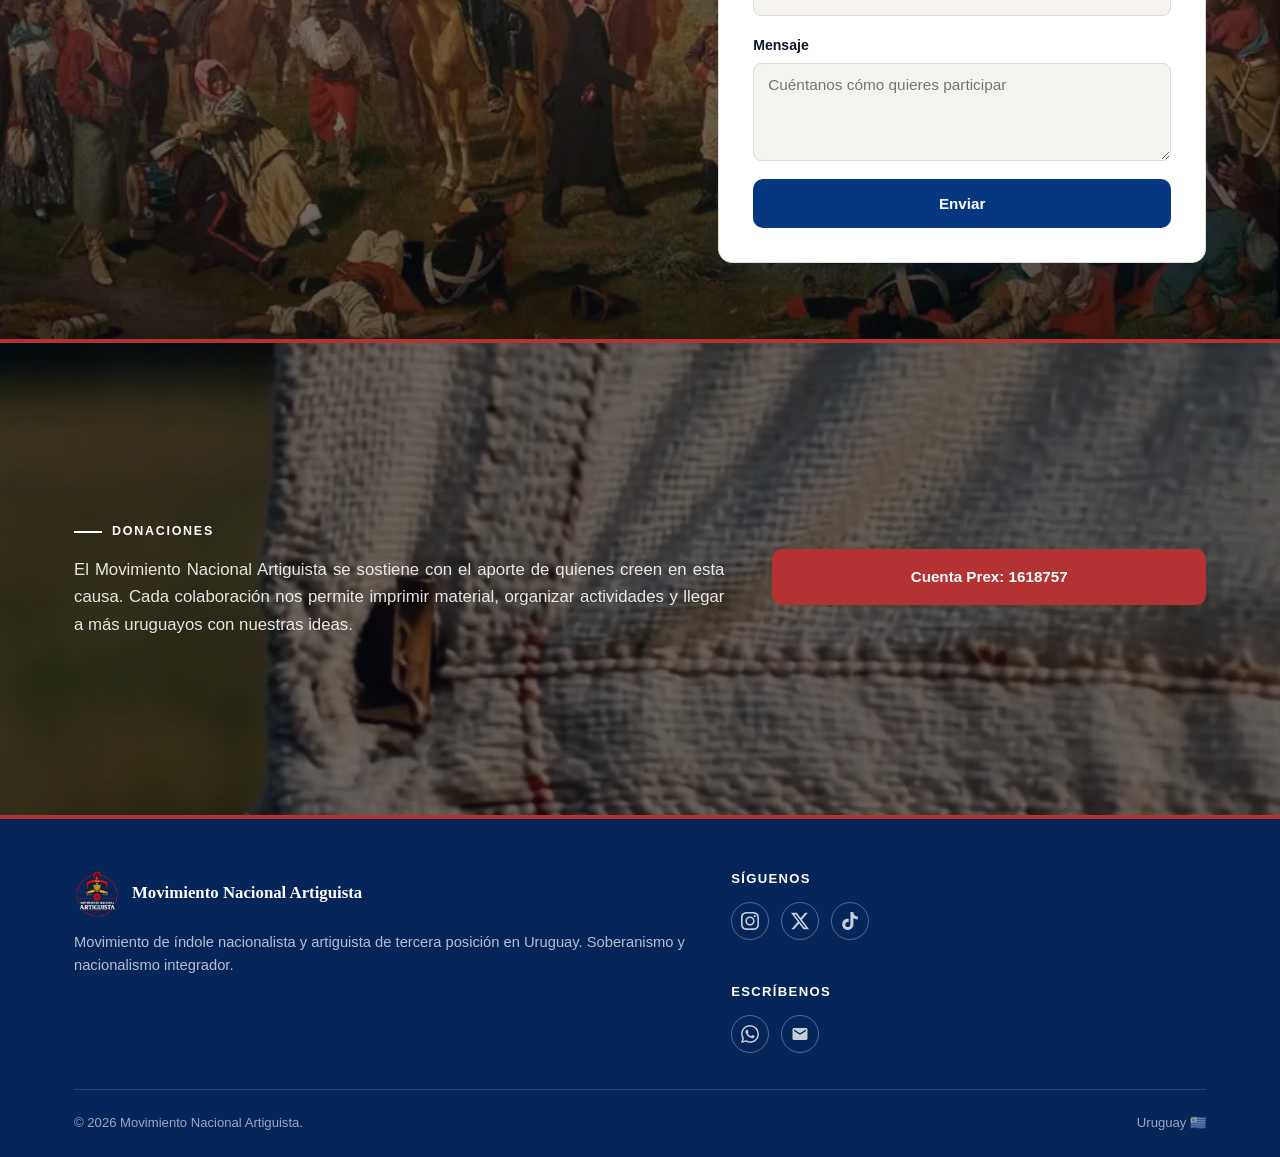
==== commit 2e8a5d2e: "Imagen para compartir (WhatsApp, Telegram, redes): logo sobre la bandera en vez del fondo azul liso," ====
--- a/index.html
+++ b/index.html
@@ -15,14 +15,15 @@
 <meta property="og:title" content="Hagamos patria">
 <meta property="og:description" content="Nuestros principios, propuestas y actualidad. Nacionalismo de tercera posición en Uruguay, desde el legado de Artigas.">
 <meta property="og:url" content="https://mnacionalartiguista.org/">
-<meta property="og:image" content="https://mnacionalartiguista.org/assets/img/og-imagen.jpg">
+<meta property="og:image" content="https://mnacionalartiguista.org/assets/img/og-mna-bandera.jpg">
 <meta property="og:image:width" content="1200">
 <meta property="og:image:height" content="630">
-<meta property="og:image:alt" content="Escudo del Movimiento Nacional Artiguista">
+<meta property="og:image:type" content="image/jpeg">
+<meta property="og:image:alt" content="Logo del Movimiento Nacional Artiguista sobre la bandera">
 <meta name="twitter:card" content="summary_large_image">
 <meta name="twitter:title" content="Movimiento Nacional Artiguista de Uruguay — Hagamos patria">
 <meta name="twitter:description" content="Nuestros principios, propuestas y actualidad. Nacionalismo de tercera posición en Uruguay, desde el legado de Artigas.">
-<meta name="twitter:image" content="https://mnacionalartiguista.org/assets/img/og-imagen.jpg">
+<meta name="twitter:image" content="https://mnacionalartiguista.org/assets/img/og-mna-bandera.jpg">
 <script type="application/ld+json">
 {
   "@context": "https://schema.org",
@@ -34,7 +35,7 @@
       "alternateName": "MNA",
       "url": "https://mnacionalartiguista.org/",
       "logo": "https://mnacionalartiguista.org/assets/img/logo-sf.png",
-      "image": "https://mnacionalartiguista.org/assets/img/og-imagen.jpg",
+      "image": "https://mnacionalartiguista.org/assets/img/og-mna-bandera.jpg",
       "description": "Movimiento de índole nacionalista y artiguista de tercera posición en Uruguay. Soberanismo y nacionalismo integrador.",
       "areaServed": { "@type": "Country", "name": "Uruguay" },
       "sameAs": ["https://www.instagram.com/m.nacional.artiguista/", "https://x.com/mna_uy1811", "https://www.tiktok.com/@movimiento.nacion93"],
--- a/assets/css/styles.css
+++ b/assets/css/styles.css
@@ -557,7 +557,7 @@
   padding: 32px;
   display: flex;
   flex-direction: column;
-  justify-content: space-between;
+  justify-content: flex-end;
 }
 .tarjeta--iniciativa .tarjeta__icono { width: 54px; height: 54px; margin-bottom: 0; font-size: 1.5rem; }
 .tarjeta--iniciativa h3 { font-size: 1.4rem; line-height: 1.25; margin: 0; }
@@ -567,6 +567,9 @@
 
 /* Tarjeta de descarga del PDF de propuestas: mismo tamaño, en azul sólido para destacar como llamada a la acción. */
 .tarjeta--descarga { background: var(--azul); border-color: transparent; color: var(--blanco); text-decoration: none; }
+/* Descarga: el texto abajo a la izquierda y la flecha hacia abajo a su derecha. */
+.tarjeta--descarga { flex-direction: row; align-items: flex-end; justify-content: space-between; gap: 18px; }
+.tarjeta--descarga .tarjeta__icono { flex: 0 0 auto; }
 .tarjeta--descarga h3 { color: var(--blanco); }
 .tarjeta--descarga .tarjeta__icono { background: rgba(255, 255, 255, .16); color: var(--blanco); }
 .tarjeta__etiqueta {
@@ -1409,3 +1412,21 @@
 @media (prefers-reduced-motion: reduce) {
   .compartir[open], .compartir[open]::backdrop { animation: none; }
 }
+
+/* Botón "Descargar PDF" de cada tarjeta de iniciativa: solo aparece si el administrador subió un archivo. */
+.tarjeta__pdf {
+  align-self: flex-start; margin-top: 14px; position: relative; z-index: 1;
+  display: inline-flex; align-items: center; gap: 8px; padding: 8px 14px; border-radius: 999px;
+  background: rgba(255,255,255,.16); border: 1px solid rgba(255,255,255,.45);
+  color: var(--blanco); font-weight: 700; font-size: .85rem; text-decoration: none;
+  transition: background .2s ease, border-color .2s ease;
+}
+.tarjeta__pdf[hidden] { display: none; }
+.tarjeta__pdf svg { width: 16px; height: 16px; flex: 0 0 auto; }
+.tarjeta__pdf:hover { background: var(--rojo); border-color: var(--rojo); }
+
+/* "Video de interés" (Noticias): hasta 5 videos de YouTube; con uno solo, centrado y más angosto. */
+.videos-interes { display: grid; gap: 28px; grid-template-columns: repeat(auto-fit, minmax(min(100%, 340px), 1fr)); }
+.videos-interes--uno { grid-template-columns: minmax(0, 760px); justify-content: center; }
+.video-interes { margin: 0; }
+.video-interes figcaption { margin-top: 4px; text-align: center; font-weight: 600; color: var(--azul); font-size: .95rem; }
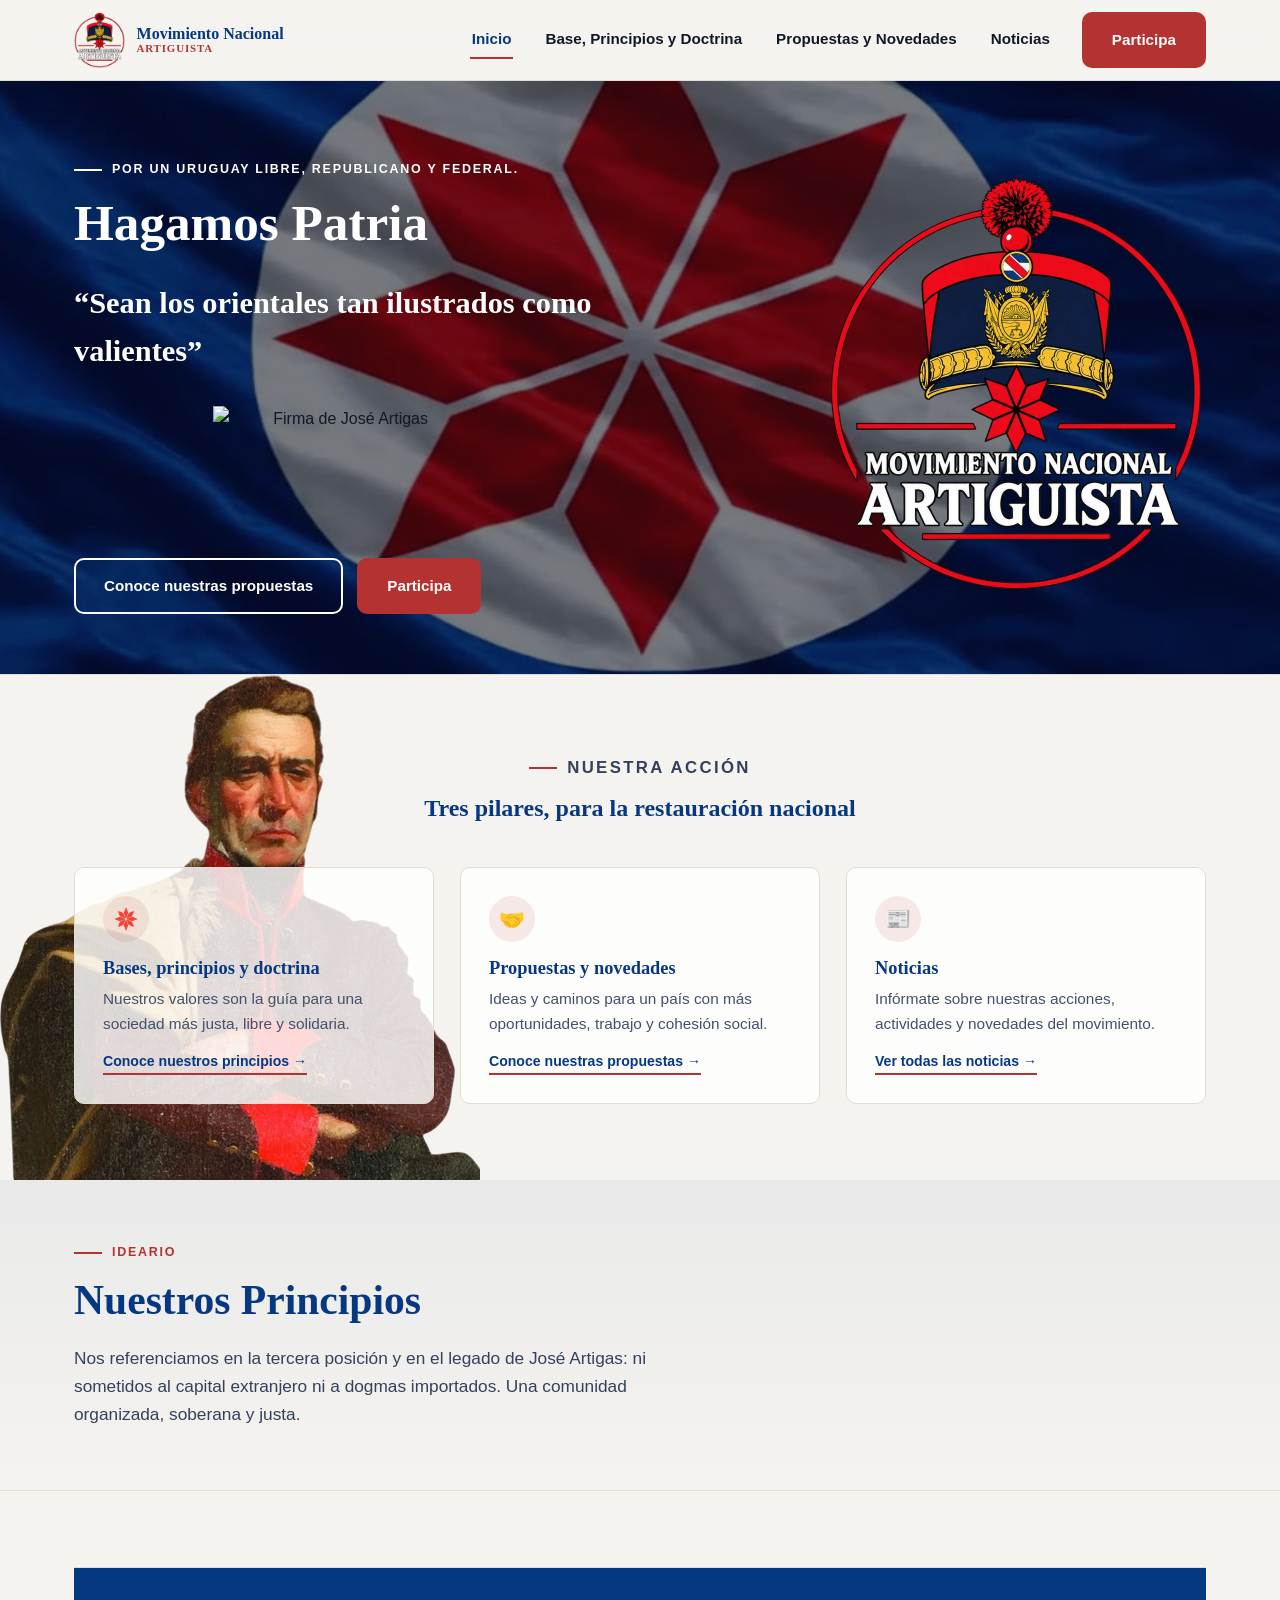
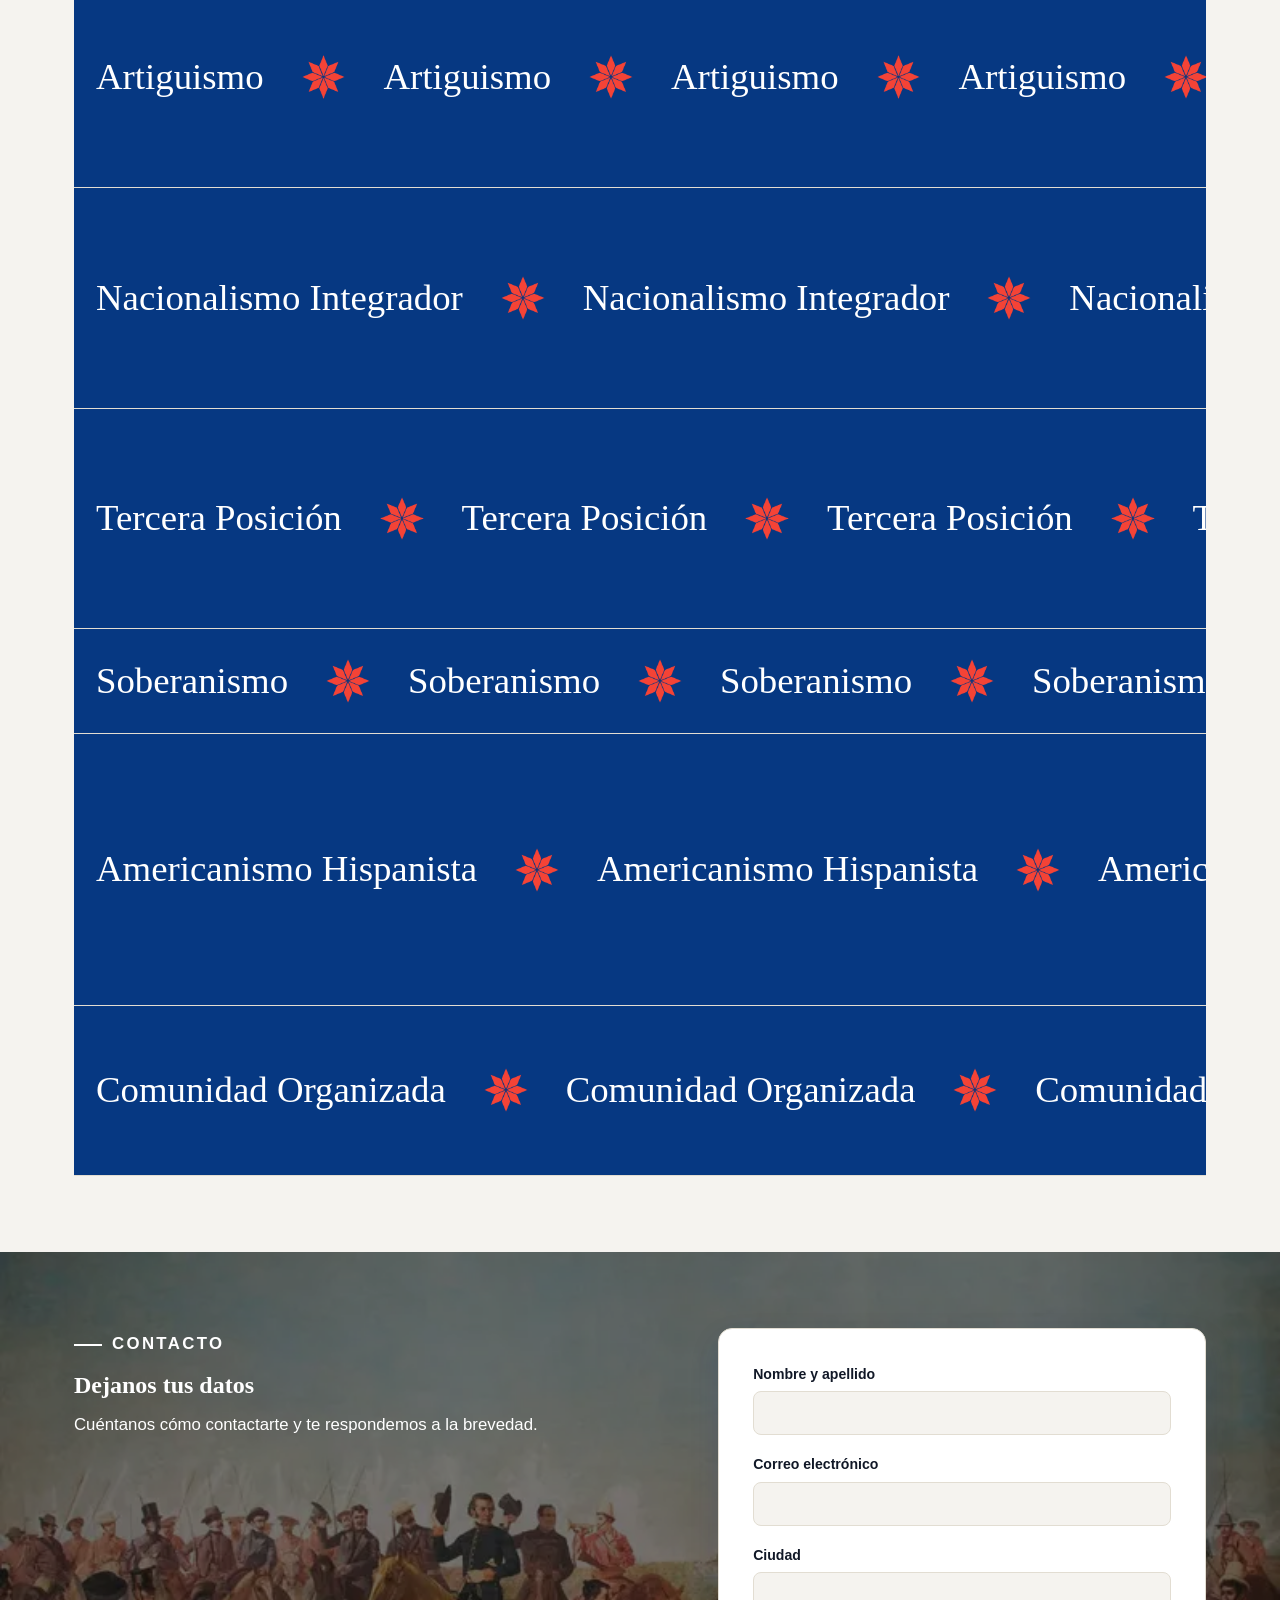
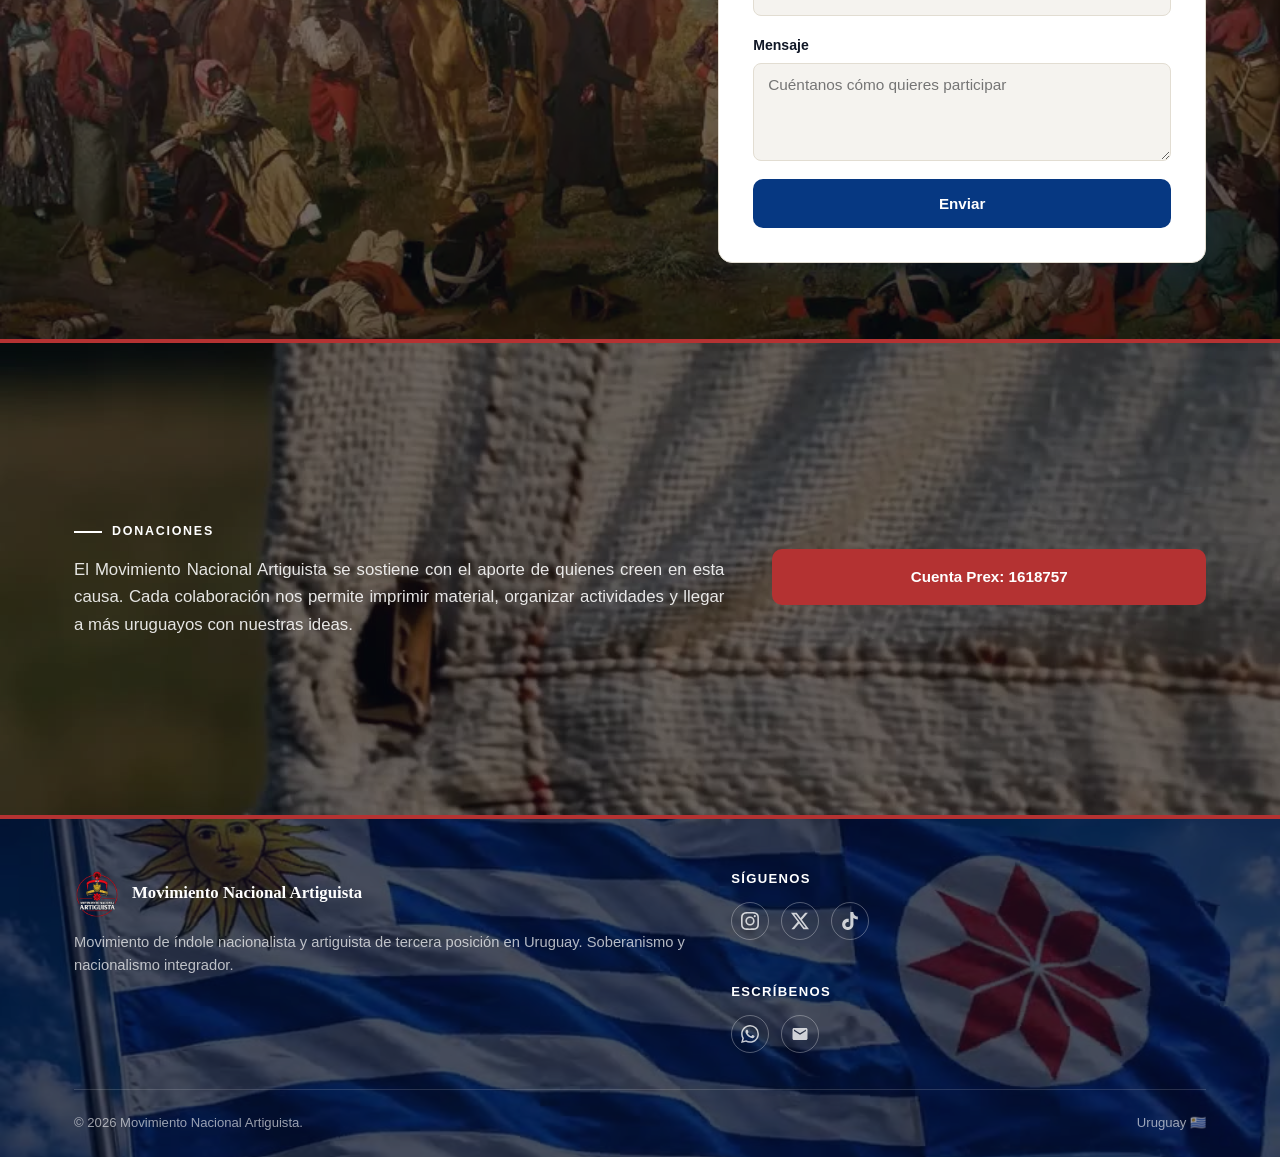
==== commit 250ab363: "Footer: video de fondo con las banderas de Uruguay y del movimiento ondeando (sin marca de agua), ca" ====
--- a/index.html
+++ b/index.html
@@ -15,15 +15,15 @@
 <meta property="og:title" content="Hagamos patria">
 <meta property="og:description" content="Nuestros principios, propuestas y actualidad. Nacionalismo de tercera posición en Uruguay, desde el legado de Artigas.">
 <meta property="og:url" content="https://mnacionalartiguista.org/">
-<meta property="og:image" content="https://mnacionalartiguista.org/assets/img/og-mna-bandera.jpg">
+<meta property="og:image" content="https://mnacionalartiguista.org/assets/img/og-bandera.jpg">
 <meta property="og:image:width" content="1200">
 <meta property="og:image:height" content="630">
 <meta property="og:image:type" content="image/jpeg">
-<meta property="og:image:alt" content="Logo del Movimiento Nacional Artiguista sobre la bandera">
+<meta property="og:image:alt" content="Bandera del Movimiento Nacional Artiguista">
 <meta name="twitter:card" content="summary_large_image">
 <meta name="twitter:title" content="Movimiento Nacional Artiguista de Uruguay — Hagamos patria">
 <meta name="twitter:description" content="Nuestros principios, propuestas y actualidad. Nacionalismo de tercera posición en Uruguay, desde el legado de Artigas.">
-<meta name="twitter:image" content="https://mnacionalartiguista.org/assets/img/og-mna-bandera.jpg">
+<meta name="twitter:image" content="https://mnacionalartiguista.org/assets/img/og-bandera.jpg">
 <script type="application/ld+json">
 {
   "@context": "https://schema.org",
@@ -35,7 +35,7 @@
       "alternateName": "MNA",
       "url": "https://mnacionalartiguista.org/",
       "logo": "https://mnacionalartiguista.org/assets/img/logo-sf.png",
-      "image": "https://mnacionalartiguista.org/assets/img/og-mna-bandera.jpg",
+      "image": "https://mnacionalartiguista.org/assets/img/og-bandera.jpg",
       "description": "Movimiento de índole nacionalista y artiguista de tercera posición en Uruguay. Soberanismo y nacionalismo integrador.",
       "areaServed": { "@type": "Country", "name": "Uruguay" },
       "sameAs": ["https://www.instagram.com/m.nacional.artiguista/", "https://x.com/mna_uy1811", "https://www.tiktok.com/@movimiento.nacion93"],
@@ -268,6 +268,10 @@
 </main>
 
 <footer class="pie">
+  <video class="seccion__video-fondo" autoplay muted loop playsinline preload="none" poster="assets/video/banderas-uy-mna-pie-poster.jpg" aria-hidden="true" tabindex="-1">
+    <source data-src="assets/video/banderas-uy-mna-pie.mp4" type="video/mp4">
+  </video>
+  <div class="seccion__video-capa"></div>
   <div class="contenedor">
     <div class="pie__grid">
       <div>
--- a/assets/css/styles.css
+++ b/assets/css/styles.css
@@ -660,8 +660,11 @@
   background: var(--azul-oscuro);
   color: rgba(255,255,255,.88);
   padding: 56px 24px 24px;
-  position: relative;
-}
+  position: relative; z-index: 0; overflow: hidden;
+}
+/* Video de fondo del footer (banderas de Uruguay y del movimiento ondeando); la capa lo oscurece para que el texto se lea. */
+.pie .seccion__video-capa { background: rgba(4,12,32,.72); }
+.pie::before { z-index: 1; }
 .pie::before {
   content: "";
   position: absolute; top: 0; left: 0; right: 0; height: 4px;
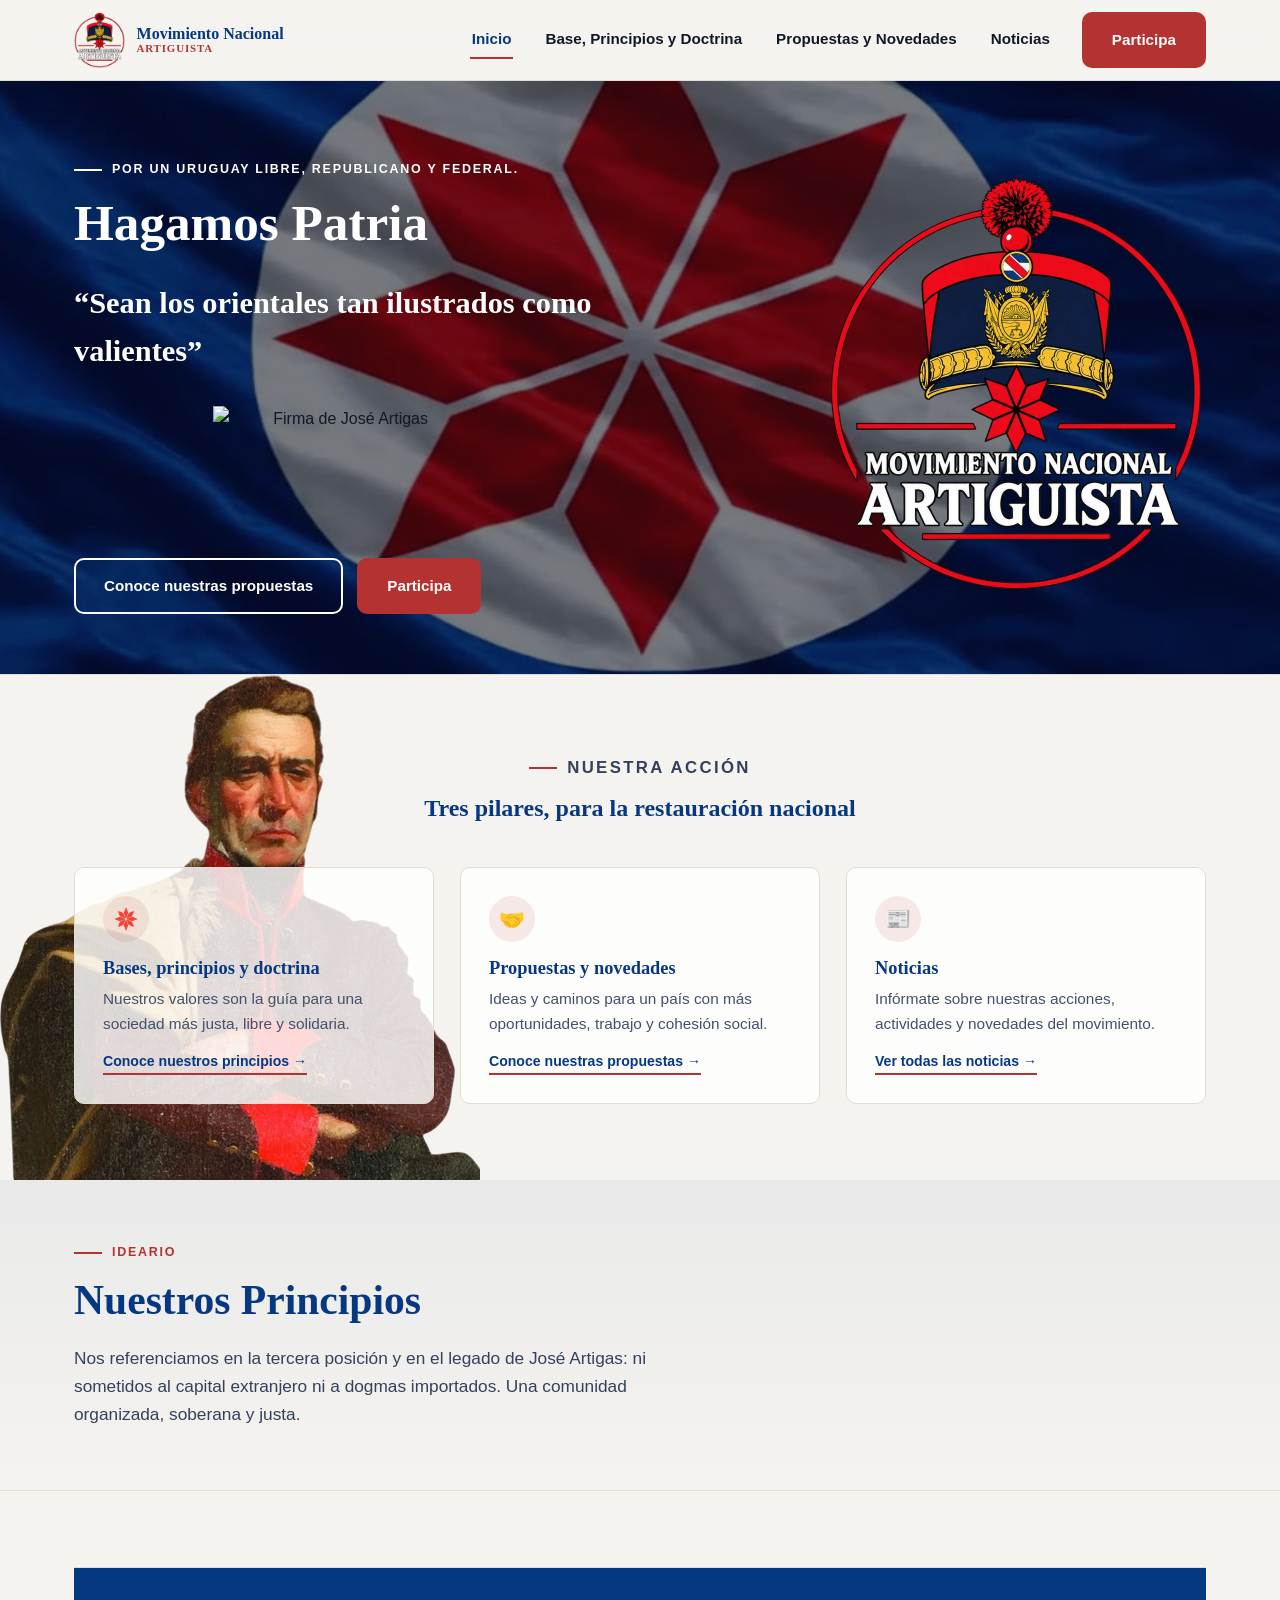
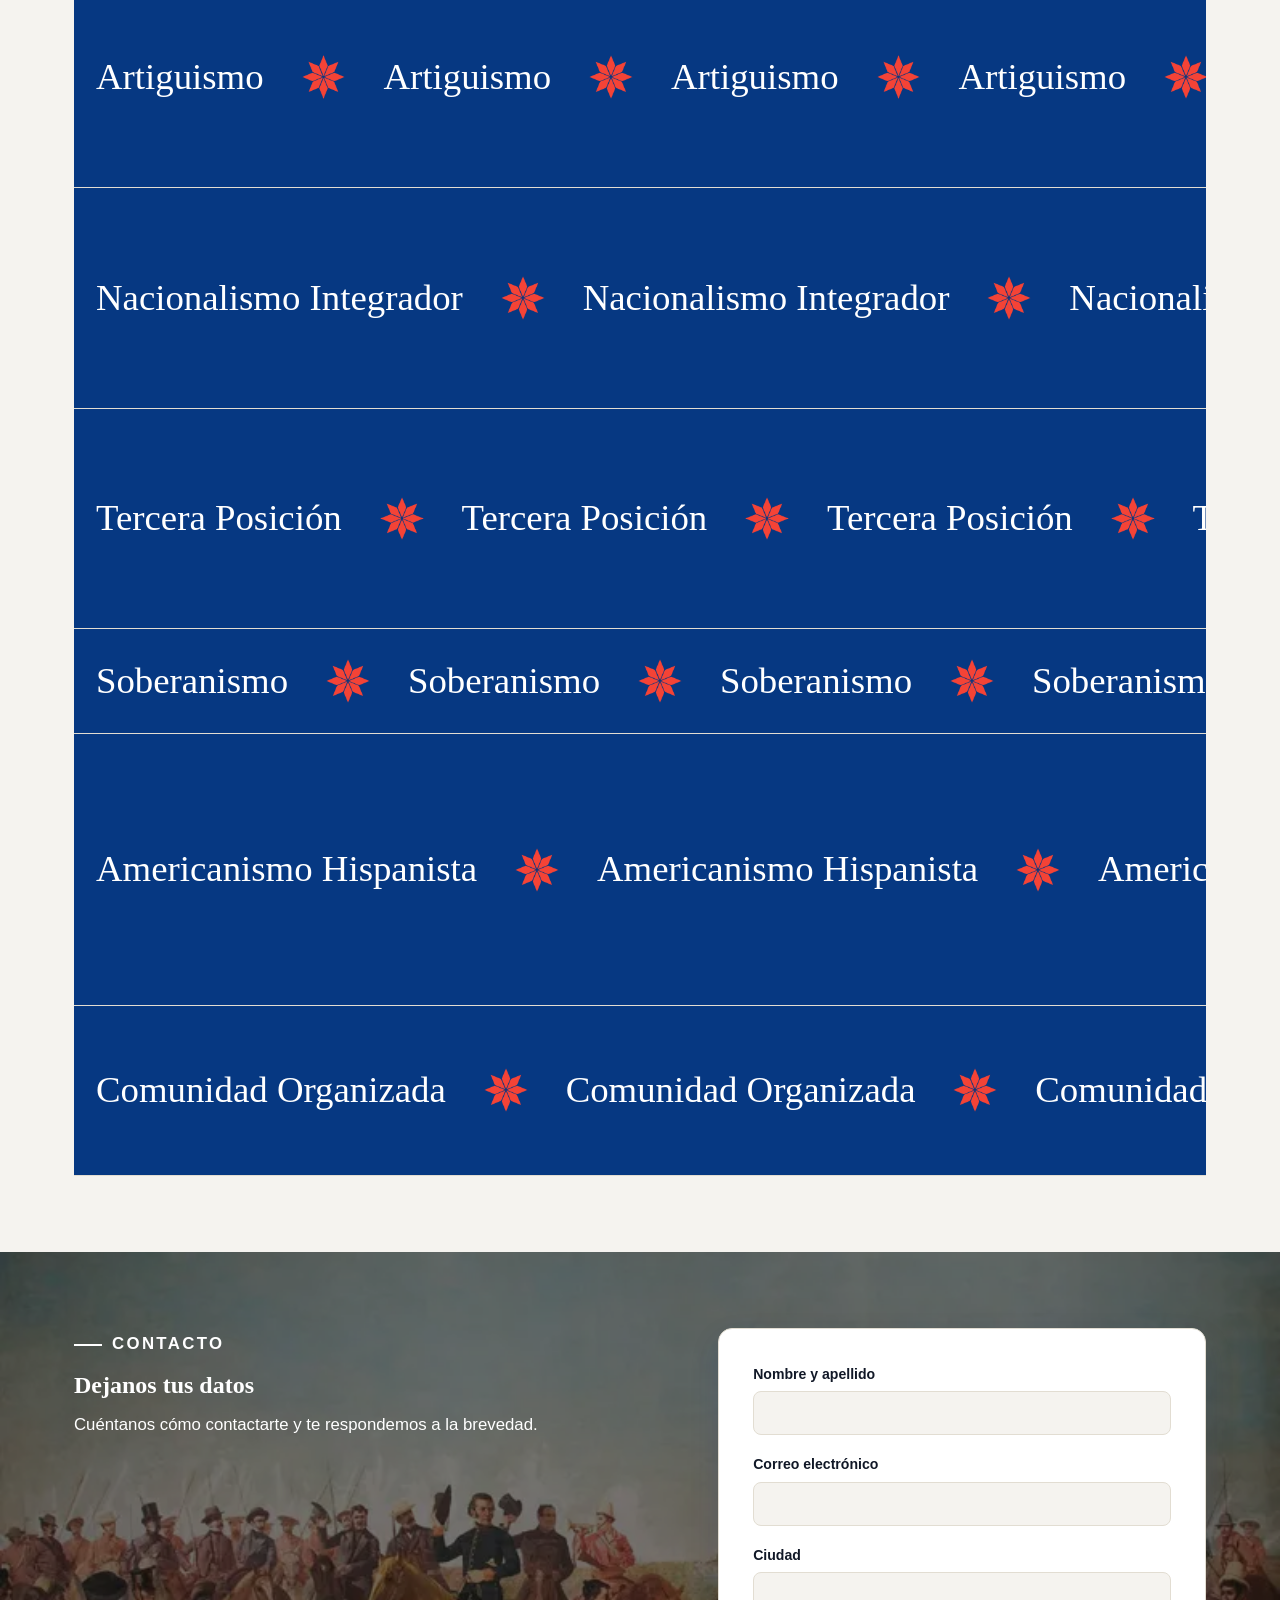
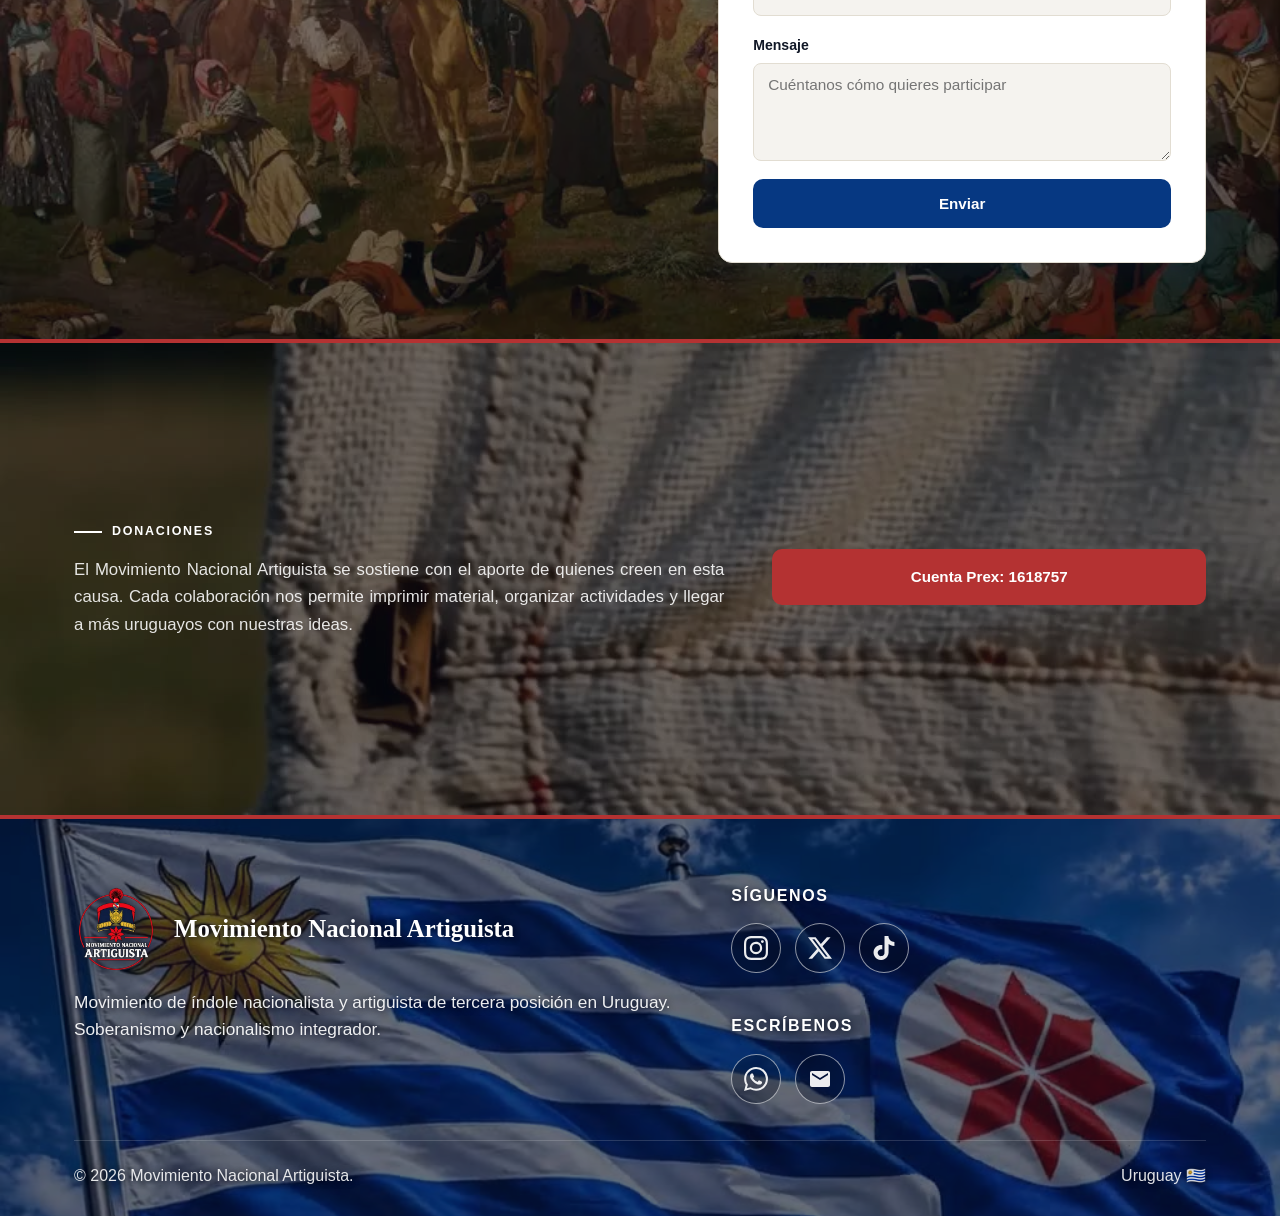
==== commit da4bb8be: "Imagen para compartir (WhatsApp, Telegram, redes): banderas de Uruguay y del movimiento al viento, c" ====
--- a/index.html
+++ b/index.html
@@ -15,15 +15,15 @@
 <meta property="og:title" content="Hagamos patria">
 <meta property="og:description" content="Nuestros principios, propuestas y actualidad. Nacionalismo de tercera posición en Uruguay, desde el legado de Artigas.">
 <meta property="og:url" content="https://mnacionalartiguista.org/">
-<meta property="og:image" content="https://mnacionalartiguista.org/assets/img/og-bandera.jpg">
+<meta property="og:image" content="https://mnacionalartiguista.org/assets/img/og-banderas-uy-mna.jpg">
 <meta property="og:image:width" content="1200">
 <meta property="og:image:height" content="630">
 <meta property="og:image:type" content="image/jpeg">
-<meta property="og:image:alt" content="Bandera del Movimiento Nacional Artiguista">
+<meta property="og:image:alt" content="Banderas de Uruguay y del Movimiento Nacional Artiguista al viento">
 <meta name="twitter:card" content="summary_large_image">
 <meta name="twitter:title" content="Movimiento Nacional Artiguista de Uruguay — Hagamos patria">
 <meta name="twitter:description" content="Nuestros principios, propuestas y actualidad. Nacionalismo de tercera posición en Uruguay, desde el legado de Artigas.">
-<meta name="twitter:image" content="https://mnacionalartiguista.org/assets/img/og-bandera.jpg">
+<meta name="twitter:image" content="https://mnacionalartiguista.org/assets/img/og-banderas-uy-mna.jpg">
 <script type="application/ld+json">
 {
   "@context": "https://schema.org",
@@ -35,7 +35,7 @@
       "alternateName": "MNA",
       "url": "https://mnacionalartiguista.org/",
       "logo": "https://mnacionalartiguista.org/assets/img/logo-sf.png",
-      "image": "https://mnacionalartiguista.org/assets/img/og-bandera.jpg",
+      "image": "https://mnacionalartiguista.org/assets/img/og-banderas-uy-mna.jpg",
       "description": "Movimiento de índole nacionalista y artiguista de tercera posición en Uruguay. Soberanismo y nacionalismo integrador.",
       "areaServed": { "@type": "Country", "name": "Uruguay" },
       "sameAs": ["https://www.instagram.com/m.nacional.artiguista/", "https://x.com/mna_uy1811", "https://www.tiktok.com/@movimiento.nacion93"],
--- a/assets/css/styles.css
+++ b/assets/css/styles.css
@@ -659,11 +659,14 @@
 .pie {
   background: var(--azul-oscuro);
   color: rgba(255,255,255,.88);
-  padding: 56px 24px 24px;
+  padding: 72px 24px 28px;
   position: relative; z-index: 0; overflow: hidden;
 }
 /* Video de fondo del footer (banderas de Uruguay y del movimiento ondeando); la capa lo oscurece para que el texto se lea. */
-.pie .seccion__video-capa { background: rgba(4,12,32,.72); }
+.pie .seccion__video-capa { background: rgba(4,12,32,.6); }
+/* Arriba del video queda el Sol de Mayo; en pantallas angostas se corre a la izquierda para que tampoco salga cortado. */
+.pie .seccion__video-fondo { object-position: 50% 0; }
+.pie h2, .pie p, .pie strong, .pie a, .pie span { text-shadow: 0 1px 6px rgba(2,8,24,.85); }
 .pie::before { z-index: 1; }
 .pie::before {
   content: "";
@@ -677,23 +680,24 @@
   padding-bottom: 36px;
   border-bottom: 1px solid rgba(255,255,255,.15);
 }
-.pie__marca { display: flex; gap: 12px; align-items: center; margin-bottom: 14px; }
-.pie__marca img { width: 46px; height: 46px; object-fit: contain; }
-.pie__marca strong { display: block; font-family: var(--fuente-titulo); color: var(--blanco); font-size: 1.05rem; }
-.pie p { color: rgba(255,255,255,.7); font-size: .92rem; }
-.pie h4, .pie h2 { color: var(--blanco); font-family: var(--fuente-texto); font-size: .82rem; text-transform: uppercase; letter-spacing: .1em; margin-bottom: 16px; }
+.pie__marca { display: flex; gap: 16px; align-items: center; margin-bottom: 18px; }
+.pie__marca img { width: 84px; height: 84px; object-fit: contain; filter: drop-shadow(0 2px 8px rgba(2,8,24,.7)); }
+.pie__marca strong { display: block; font-family: var(--fuente-titulo); color: var(--blanco); font-size: 1.55rem; line-height: 1.2; }
+.pie p { color: rgba(255,255,255,.92); font-size: 1.08rem; line-height: 1.6; }
+.pie h4, .pie h2 { color: var(--blanco); font-family: var(--fuente-texto); font-size: 1rem; text-transform: uppercase; letter-spacing: .1em; margin-bottom: 18px; }
 .pie ul { list-style: none; margin: 0; padding: 0; display: flex; flex-direction: column; gap: 10px; }
-.pie a { color: rgba(255,255,255,.78); font-size: .95rem; }
+.pie a { color: rgba(255,255,255,.92); font-size: 1.05rem; }
 .pie a:hover { color: var(--blanco); }
-.pie__redes { display: flex; gap: 12px; margin-top: 8px; }
+.pie__redes { display: flex; gap: 14px; margin-top: 10px; }
 .pie__redes a {
-  width: 38px; height: 38px; border-radius: 50%;
-  border: 1px solid rgba(255,255,255,.3);
+  width: 50px; height: 50px; border-radius: 50%;
+  border: 1px solid rgba(255,255,255,.55);
+  background: rgba(4,12,32,.35);
   display: flex; align-items: center; justify-content: center;
 }
 .pie__redes a[hidden] { display: none; }
 .pie__redes a:hover { background: var(--rojo); border-color: var(--rojo); }
-.pie__icono { width: 18px; height: 18px; display: block; }
+.pie__icono { width: 24px; height: 24px; display: block; }
 .pie__subtitulo { margin-top: 44px; }
 .pie__redes a { position: relative; }
 .pie__redes a.copiado::after {
@@ -712,7 +716,7 @@
 }
 .pie__inferior {
   display: flex; justify-content: space-between; align-items: center;
-  padding-top: 22px; font-size: .82rem; color: rgba(255,255,255,.6);
+  padding-top: 22px; font-size: 1rem; color: rgba(255,255,255,.88);
   flex-wrap: wrap; gap: 10px;
 }
 .pie__lema { font-family: var(--fuente-titulo); color: var(--blanco); text-align: center; margin: 0 0 22px; font-size: 1rem; }
@@ -1350,6 +1354,8 @@
   .campo-fila { grid-template-columns: 1fr; }
   .eje-propuesta { grid-template-columns: 56px 1fr; }
   .pie__grid { grid-template-columns: 1fr; }
+  .pie .seccion__video-fondo { object-position: 10% 0; }
+  .pie__marca strong { font-size: 1.3rem; }
   .pie__inferior { flex-direction: column; align-items: flex-start; }
   .mensaje-burbuja { max-width: 88%; }
   .cabecera-sesion { flex-direction: column; align-items: flex-start; }
